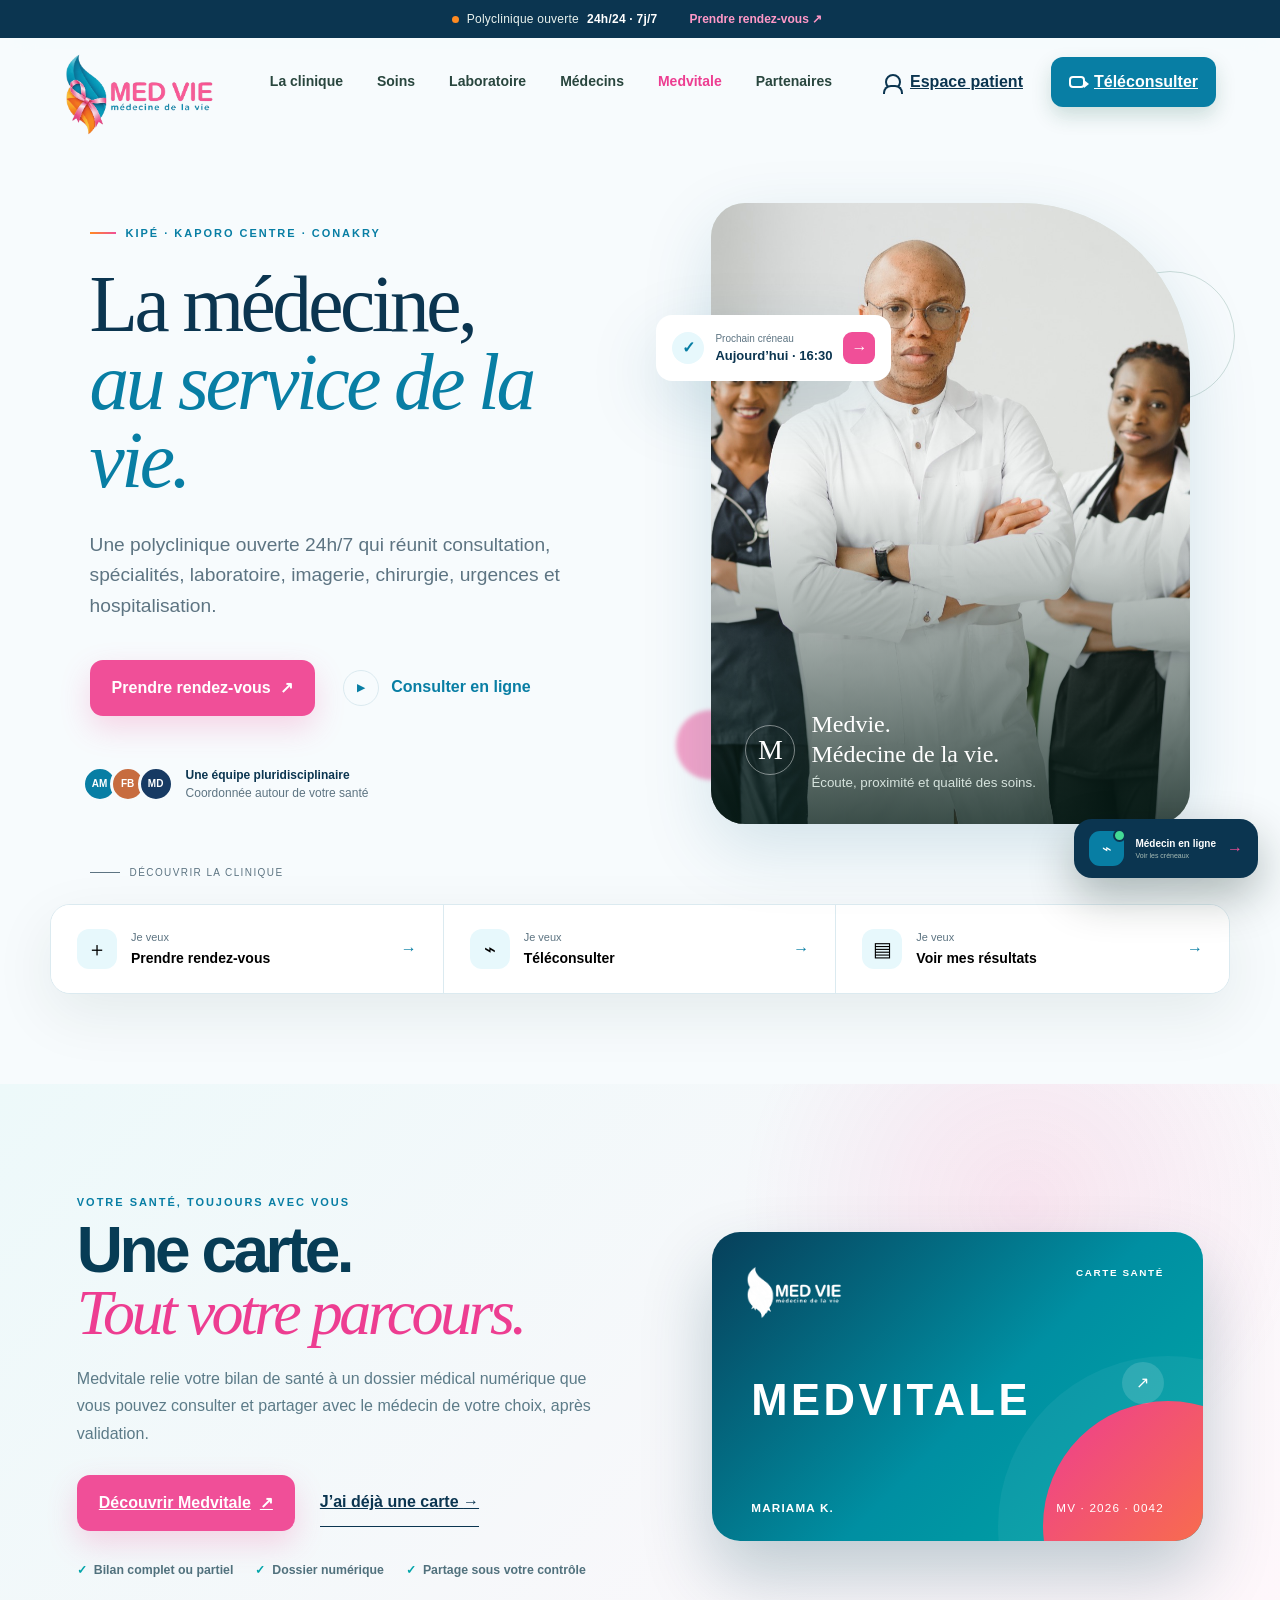
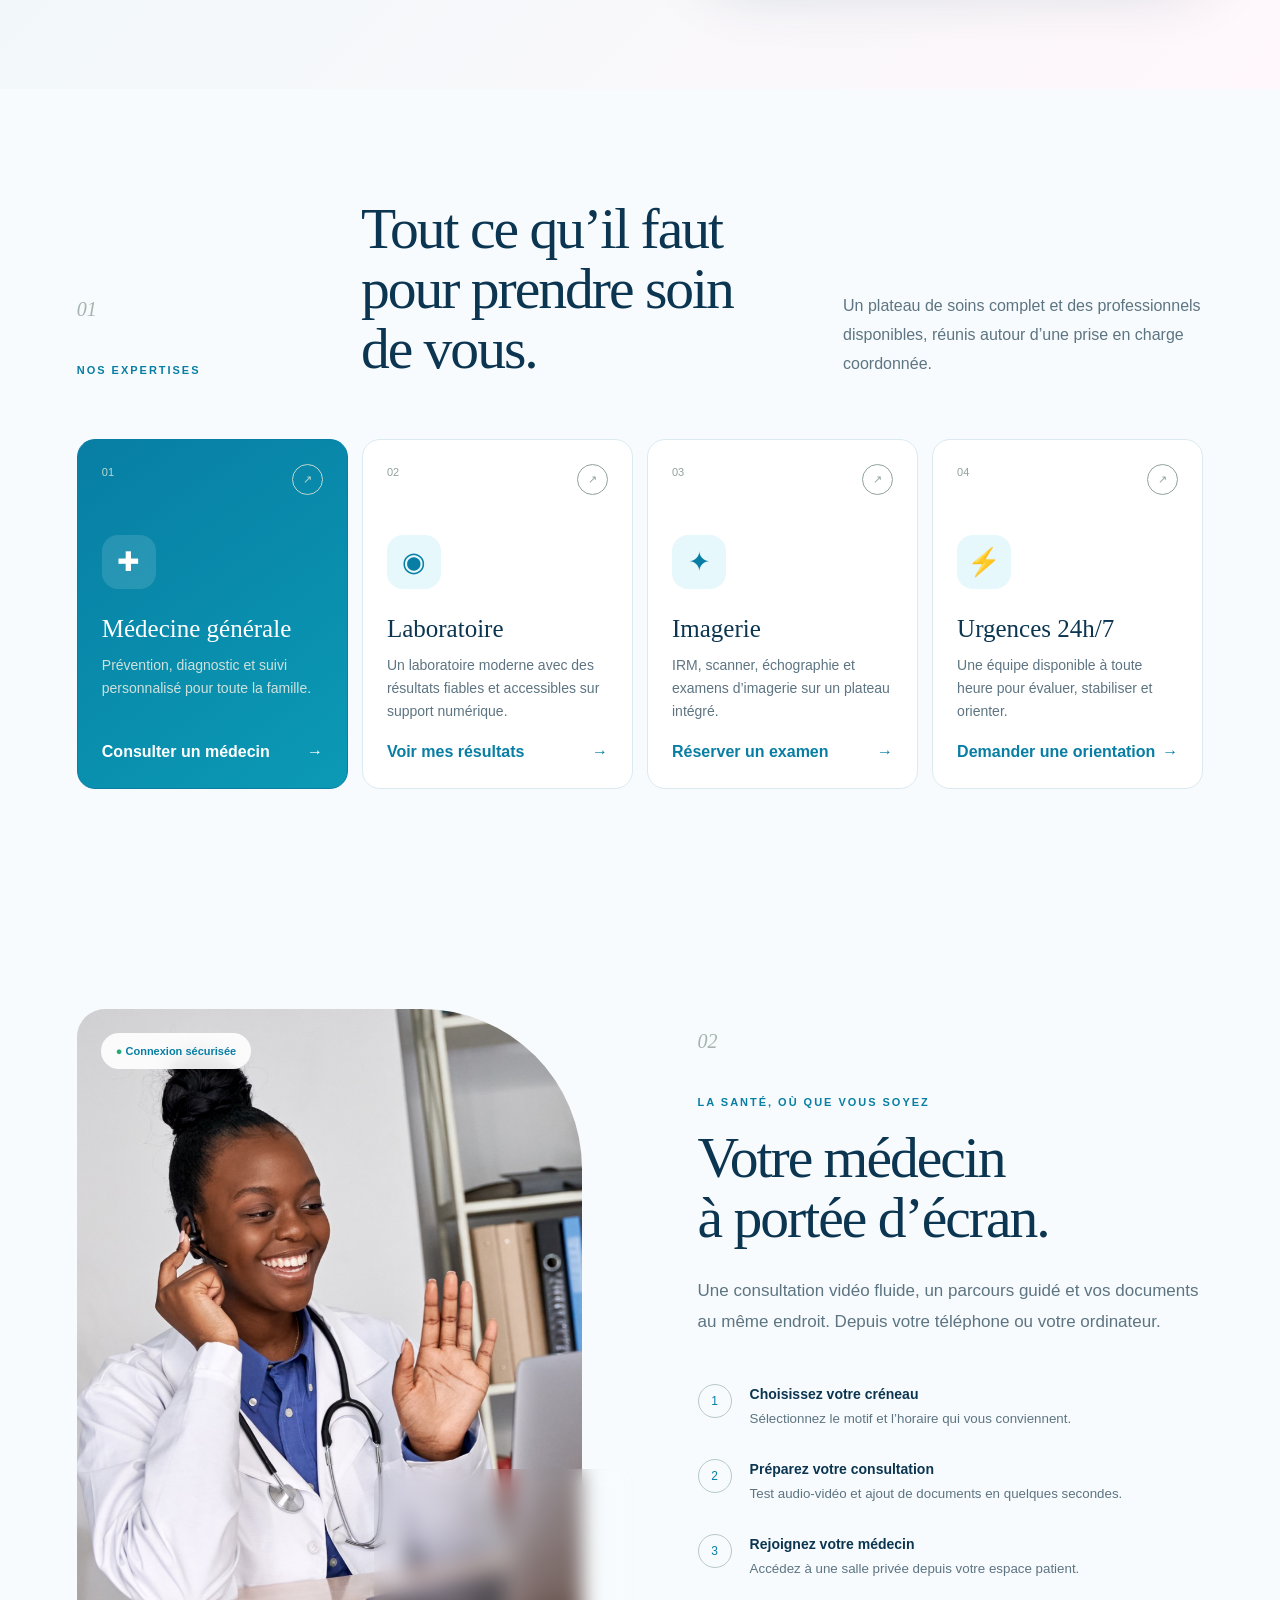
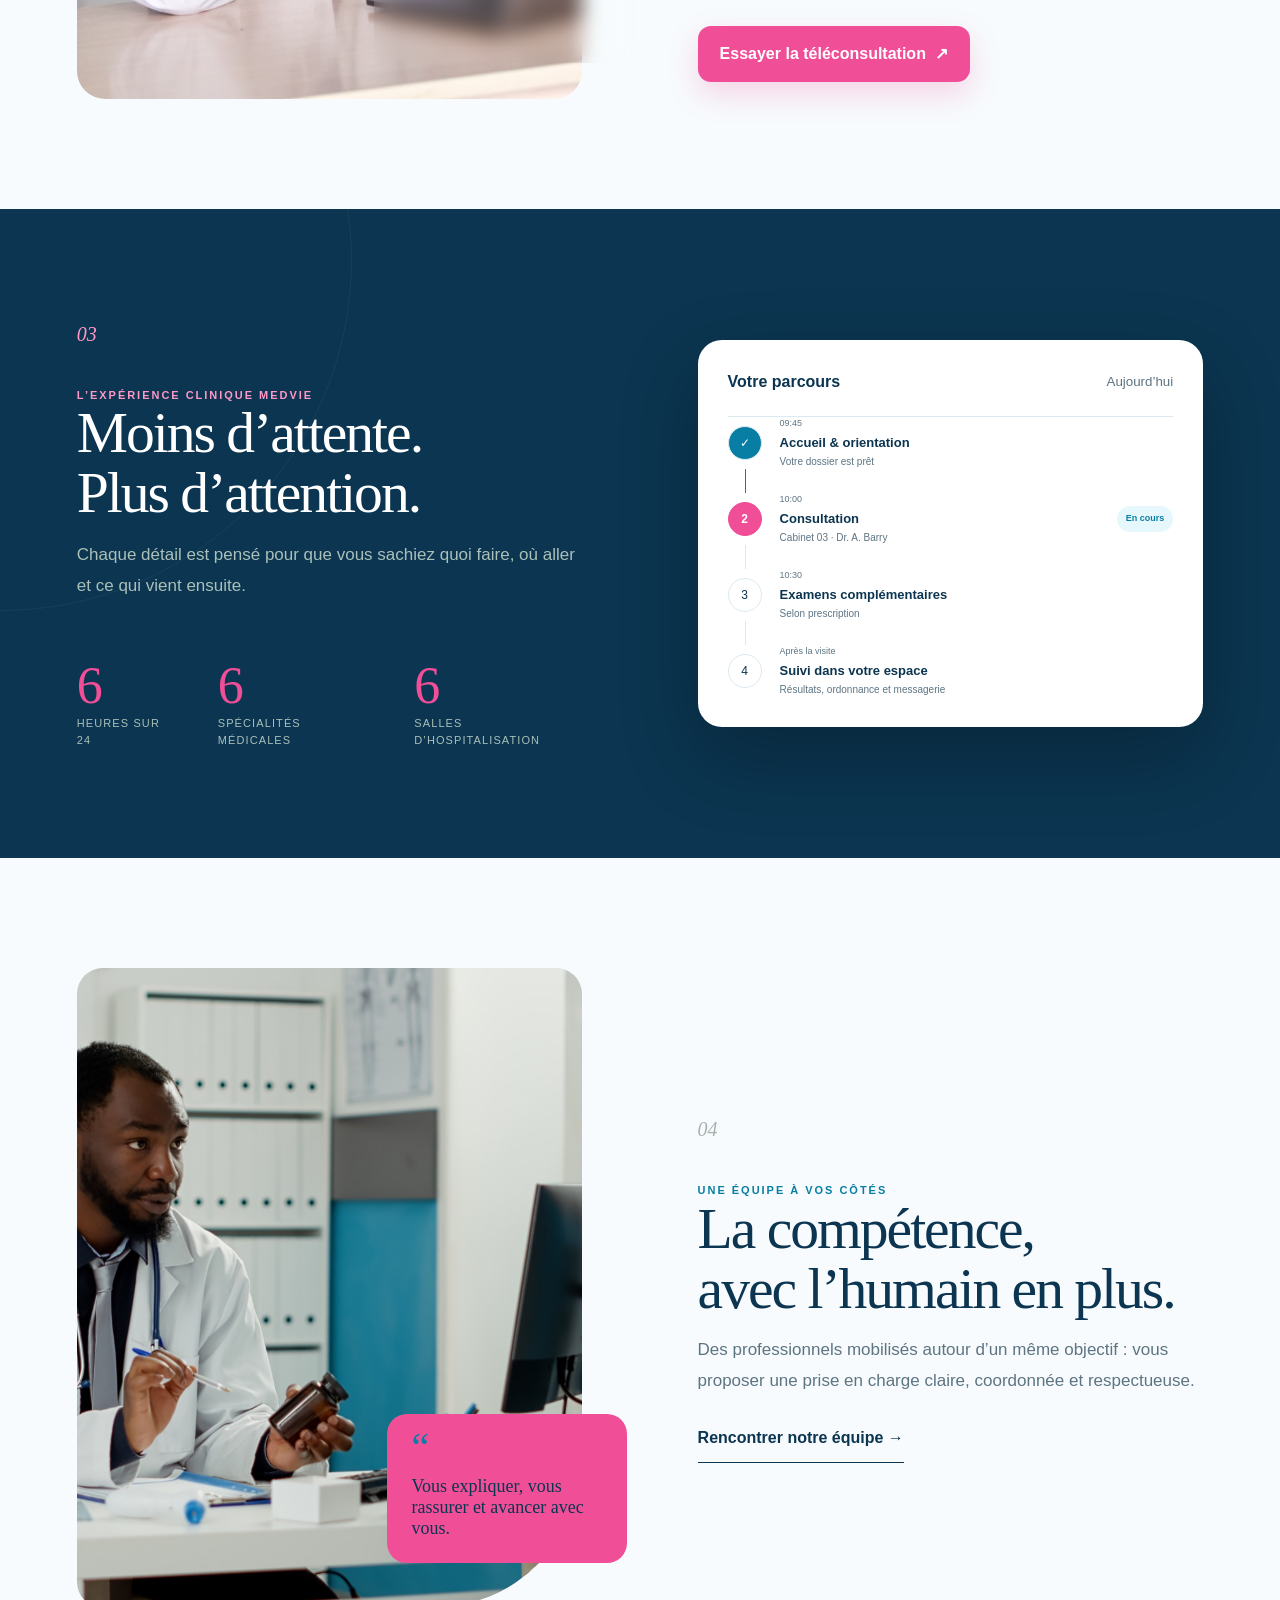
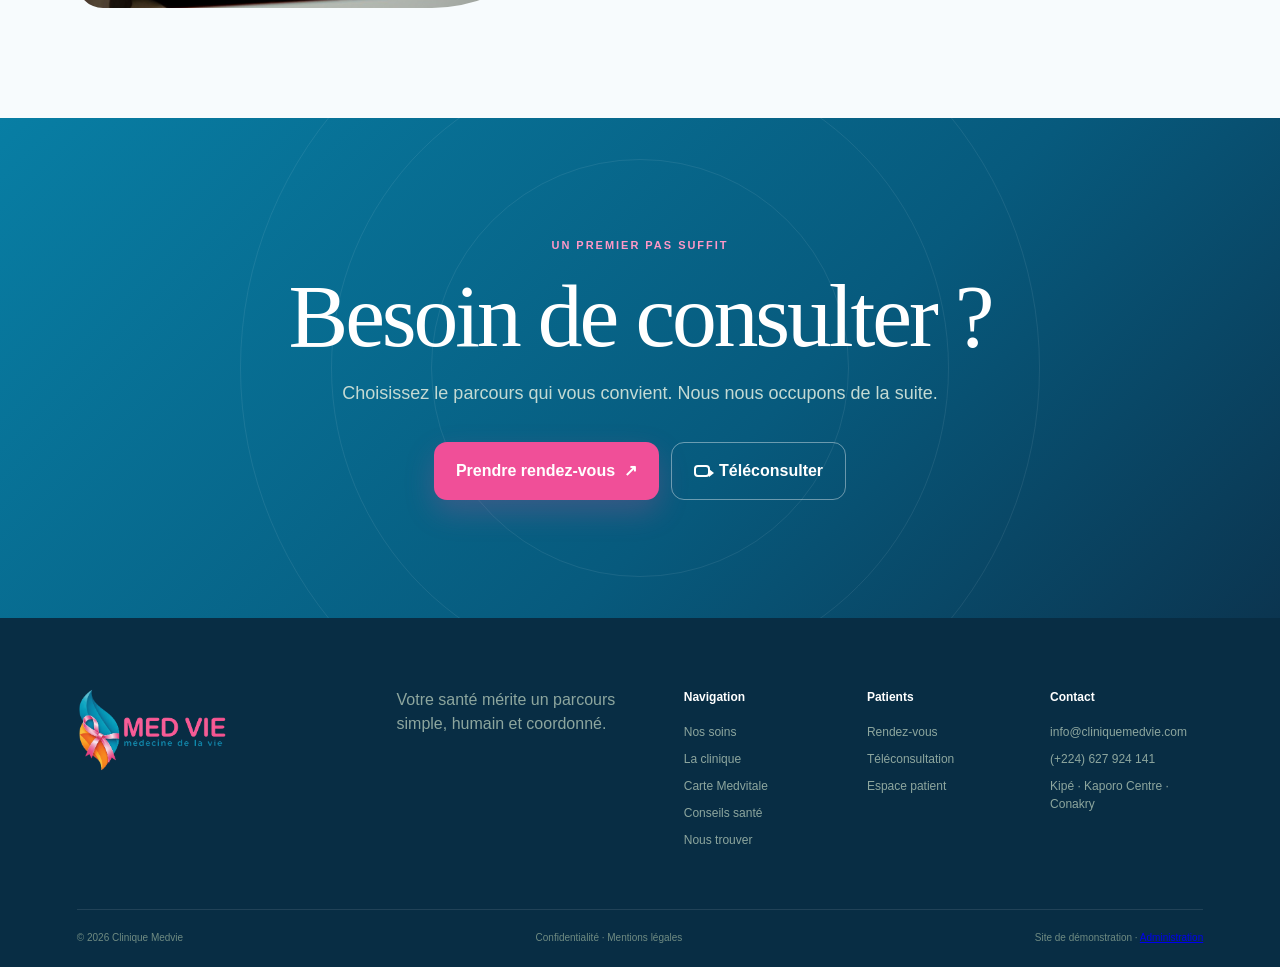
==== index.html @ 4c969f8e "Migration complète vers Clinique Medvie Refonte multipage, identité Medvie, page Medvitale interacti" ====
<!doctype html>
<html lang="fr">
<head>
  <meta charset="utf-8">
  <meta name="viewport" content="width=device-width,initial-scale=1">
  <meta name="theme-color" content="#087ea4">
  <meta name="description" content="Clinique Medvie — consultations, analyses médicales et téléconsultation, avec un parcours de soins simple et humain.">
  <title>Clinique Medvie — Votre santé, simplement</title>
  <link rel="icon" href="logo.png">
  <link rel="stylesheet" href="styles.css">
  <link rel="stylesheet" href="medvitale.css">
</head>
<body>
  <a class="skip-link" href="#main">Aller au contenu</a>
  <div class="notice-bar"><span class="pulse-dot"></span> Polyclinique ouverte <strong>24h/24 · 7j/7</strong><button class="notice-link" data-action="appointment">Prendre rendez-vous <span>↗</span></button></div>

  <header class="site-header" id="header">
    <a class="brand" href="#accueil" aria-label="Clinique Medvie, accueil">
      <span class="brand-logo"><img src="logo.png" alt="Logo Clinique Medvie" width="56" height="56"></span>
      <span><strong>MEDVIE</strong><small>CLINIQUE 24H/7</small></span>
    </a>
    <nav class="desktop-nav" aria-label="Navigation principale">
      <a href="centre.html">La clinique</a><a href="services.html">Soins</a><a href="laboratoire.html">Laboratoire</a><a href="medecins.html">Médecins</a><a class="nav-medvitale" href="medvitale.html">Medvitale</a><a href="partenaires.html">Partenaires</a>
    </nav>
    <div class="header-actions">
      <a class="btn btn-ghost desktop-only" href="patient.html"><span class="icon-user"></span>Espace patient</a>
      <a class="btn btn-primary" href="teleconsultation.html"><span class="video-icon"></span>Téléconsulter</a>
      <button class="menu-toggle" aria-label="Ouvrir le menu" aria-expanded="false"><i></i><i></i></button>
    </div>
    <div class="mobile-menu" aria-hidden="true">
      <a href="centre.html">La clinique</a><a href="services.html">Soins</a><a href="laboratoire.html">Laboratoire</a><a href="medecins.html">Médecins</a><a href="medvitale.html">Medvitale</a><a href="conseils.html">Conseils</a><a href="partenaires.html">Partenaires</a>
      <a class="btn btn-ghost" href="patient.html">Espace patient</a>
    </div>
  </header>

  <main id="main">
    <section class="hero" id="accueil">
      <div class="hero-copy reveal">
        <div class="eyebrow"><span></span> Kipé · Kaporo Centre · Conakry</div>
        <h1>La médecine,<br><em>au service de la vie.</em></h1>
        <p class="hero-lede">Une polyclinique ouverte 24h/7 qui réunit consultation, spécialités, laboratoire, imagerie, chirurgie, urgences et hospitalisation.</p>
        <div class="hero-actions">
          <button class="btn btn-accent btn-large" data-action="appointment">Prendre rendez-vous <span>↗</span></button>
          <button class="text-link" data-action="teleconsult"><span class="play">▶</span> Consulter en ligne</button>
        </div>
        <div class="trust-row">
          <div class="avatars"><span>AM</span><span>FB</span><span>MD</span></div>
          <p><strong>Une équipe pluridisciplinaire</strong><br><span>Coordonnée autour de votre santé</span></p>
        </div>
      </div>
      <div class="hero-visual reveal delay-1">
        <div class="hero-photo-wrap">
          <img src="equipe-medicale.jpg?v=medvie2" alt="L’équipe médicale de Clinique Medvie" width="810" height="1080">
          <div class="photo-scrim"></div>
          <div class="hero-caption"><span class="caption-mark">M</span><p><strong>Medvie.<br>Médecine de la vie.</strong><small>Écoute, proximité et qualité des soins.</small></p></div>
        </div>
        <div class="availability-card floating-card">
          <span class="status-icon">✓</span><div><small>Prochain créneau</small><strong>Aujourd’hui · 16:30</strong></div><button data-action="appointment" aria-label="Réserver le prochain créneau">→</button>
        </div>
        <div class="orbit orbit-a"></div><div class="orbit orbit-b"></div>
      </div>
      <div class="scroll-cue"><span></span>Découvrir la clinique</div>
    </section>

    <section class="quick-access" aria-label="Accès rapides">
      <button data-action="appointment"><span class="qa-icon">＋</span><span><small>Je veux</small><strong>Prendre rendez-vous</strong></span><b>→</b></button>
      <button data-action="teleconsult"><span class="qa-icon">⌁</span><span><small>Je veux</small><strong>Téléconsulter</strong></span><b>→</b></button>
      <button data-action="dashboard"><span class="qa-icon">▤</span><span><small>Je veux</small><strong>Voir mes résultats</strong></span><b>→</b></button>
    </section>

    <section class="medvitale-home section" aria-labelledby="medvitale-home-title">
      <div class="medvitale-home-copy reveal">
        <p class="kicker">Votre santé, toujours avec vous</p>
        <h2 id="medvitale-home-title">Une carte.<br><em>Tout votre parcours.</em></h2>
        <p>Medvitale relie votre bilan de santé à un dossier médical numérique que vous pouvez consulter et partager avec le médecin de votre choix, après validation.</p>
        <div class="medvitale-home-actions">
          <a class="btn btn-accent btn-large" href="medvitale.html">Découvrir Medvitale <span>↗</span></a>
          <a class="text-link dark" href="patient.html">J’ai déjà une carte <span>→</span></a>
        </div>
        <ul class="medvitale-home-points"><li>Bilan complet ou partiel</li><li>Dossier numérique</li><li>Partage sous votre contrôle</li></ul>
      </div>
      <a class="mini-medvitale-card reveal delay-1" href="medvitale.html" aria-label="Découvrir la carte Medvitale">
        <span class="mini-card-glow"></span><img src="logo.png" alt="" aria-hidden="true"><small>CARTE SANTÉ</small><strong>MEDVITALE</strong><p><b>MARIAMA K.</b><span>MV · 2026 · 0042</span></p><i>↗</i>
      </a>
    </section>

    <section class="care-section section" id="expertises">
      <div class="section-heading reveal">
        <div><span class="section-index">01</span><p class="kicker">Nos expertises</p></div>
        <h2>Tout ce qu’il faut<br>pour prendre soin de vous.</h2>
        <p>Un plateau de soins complet et des professionnels disponibles, réunis autour d’une prise en charge coordonnée.</p>
      </div>
      <div class="service-grid">
        <article class="service-card service-featured reveal">
          <div class="service-top"><span>01</span><i>↗</i></div><div class="service-icon">✚</div>
          <h3>Médecine générale</h3><p>Prévention, diagnostic et suivi personnalisé pour toute la famille.</p><button data-action="appointment">Consulter un médecin <span>→</span></button>
        </article>
        <article class="service-card reveal delay-1"><div class="service-top"><span>02</span><i>↗</i></div><div class="service-icon">◉</div><h3>Laboratoire</h3><p>Un laboratoire moderne avec des résultats fiables et accessibles sur support numérique.</p><button data-action="dashboard">Voir mes résultats <span>→</span></button></article>
        <article class="service-card reveal delay-2"><div class="service-top"><span>03</span><i>↗</i></div><div class="service-icon">✦</div><h3>Imagerie</h3><p>IRM, scanner, échographie et examens d’imagerie sur un plateau intégré.</p><button data-action="appointment">Réserver un examen <span>→</span></button></article>
        <article class="service-card reveal delay-3"><div class="service-top"><span>04</span><i>↗</i></div><div class="service-icon">⚡</div><h3>Urgences 24h/7</h3><p>Une équipe disponible à toute heure pour évaluer, stabiliser et orienter.</p><button data-action="appointment">Demander une orientation <span>→</span></button></article>
      </div>
    </section>

    <section class="tele-section section" id="teleconsultation">
      <div class="tele-visual reveal">
        <div class="tele-photo"><img src="accueil-soignante.jpg?v=medvie2" alt="Professionnelle de santé de Clinique Medvie" loading="lazy"><span class="secure-pill">● Connexion sécurisée</span></div>
        <div class="call-ui">
          <div><span></span><b>Dr. A. Barry</b><small>Médecine générale</small></div>
          <p class="call-time">12:08</p>
          <div class="call-actions"><i>⌁</i><i>◉</i><i class="hangup">×</i></div>
        </div>
      </div>
      <div class="tele-copy reveal delay-1">
        <span class="section-index">02</span><p class="kicker">La santé, où que vous soyez</p>
        <h2>Votre médecin<br>à portée d’écran.</h2>
        <p>Une consultation vidéo fluide, un parcours guidé et vos documents au même endroit. Depuis votre téléphone ou votre ordinateur.</p>
        <ol class="steps">
          <li><span>1</span><div><strong>Choisissez votre créneau</strong><small>Sélectionnez le motif et l’horaire qui vous conviennent.</small></div></li>
          <li><span>2</span><div><strong>Préparez votre consultation</strong><small>Test audio-vidéo et ajout de documents en quelques secondes.</small></div></li>
          <li><span>3</span><div><strong>Rejoignez votre médecin</strong><small>Accédez à une salle privée depuis votre espace patient.</small></div></li>
        </ol>
        <button class="btn btn-accent btn-large" data-action="teleconsult">Essayer la téléconsultation <span>↗</span></button>
      </div>
    </section>

    <section class="experience section" id="parcours">
      <div class="experience-copy reveal">
        <span class="section-index light">03</span><p class="kicker light">L’expérience Clinique Medvie</p>
        <h2>Moins d’attente.<br>Plus d’attention.</h2>
        <p>Chaque détail est pensé pour que vous sachiez quoi faire, où aller et ce qui vient ensuite.</p>
        <div class="stats"><div><strong data-count="24">0</strong><span>heures sur 24</span></div><div><strong data-count="14">0</strong><span>spécialités médicales</span></div><div><strong data-count="15">0</strong><span>salles d’hospitalisation</span></div></div>
      </div>
      <div class="journey-card reveal delay-1">
        <div class="journey-head"><span>Votre parcours</span><small>Aujourd’hui</small></div>
        <div class="journey-item done"><i>✓</i><div><small>09:45</small><strong>Accueil & orientation</strong><p>Votre dossier est prêt</p></div></div>
        <div class="journey-line"></div>
        <div class="journey-item current"><i>2</i><div><small>10:00</small><strong>Consultation</strong><p>Cabinet 03 · Dr. A. Barry</p></div><b>En cours</b></div>
        <div class="journey-line muted"></div>
        <div class="journey-item"><i>3</i><div><small>10:30</small><strong>Examens complémentaires</strong><p>Selon prescription</p></div></div>
        <div class="journey-line muted"></div>
        <div class="journey-item"><i>4</i><div><small>Après la visite</small><strong>Suivi dans votre espace</strong><p>Résultats, ordonnance et messagerie</p></div></div>
      </div>
    </section>

    <section class="team-section section" id="equipe">
      <div class="team-image reveal"><img src="accompagnement-patiente.jpg?v=medvie2" alt="Accompagnement d’une patiente par l’équipe soignante" loading="lazy"><div class="quote-card"><span>“</span><p>Vous expliquer, vous rassurer et avancer avec vous.</p></div></div>
      <div class="team-copy reveal delay-1"><span class="section-index">04</span><p class="kicker">Une équipe à vos côtés</p><h2>La compétence,<br>avec l’humain en plus.</h2><p>Des professionnels mobilisés autour d’un même objectif : vous proposer une prise en charge claire, coordonnée et respectueuse.</p><button class="text-link dark" data-action="appointment">Rencontrer notre équipe <span>→</span></button></div>
    </section>

    <section class="cta-section section" id="contact">
      <div class="cta-orb"></div>
      <div class="cta-content reveal"><p class="kicker light">Un premier pas suffit</p><h2>Besoin de consulter ?</h2><p>Choisissez le parcours qui vous convient. Nous nous occupons de la suite.</p><div><button class="btn btn-accent btn-large" data-action="appointment">Prendre rendez-vous <span>↗</span></button><button class="btn btn-outline-light btn-large" data-action="teleconsult"><span class="video-icon"></span>Téléconsulter</button></div></div>
    </section>
  </main>

  <footer>
    <div class="footer-main"><a class="brand footer-brand" href="#accueil"><span class="brand-logo"><img src="logo.png" alt="" width="152" height="58"></span><span><strong>MEDVIE</strong><small>CLINIQUE 24H/7</small></span></a><p>Votre santé mérite un parcours simple, humain et coordonné.</p><div class="footer-links"><div><strong>Navigation</strong><a href="services.html">Nos soins</a><a href="centre.html">La clinique</a><a href="medvitale.html">Carte Medvitale</a><a href="conseils.html">Conseils santé</a><a href="contact.html">Nous trouver</a></div><div><strong>Patients</strong><button data-action="appointment">Rendez-vous</button><button data-action="teleconsult">Téléconsultation</button><button data-action="dashboard">Espace patient</button></div><div><strong>Contact</strong><a href="mailto:info@cliniquemedvie.com">info@cliniquemedvie.com</a><a href="tel:+224627924141">(+224) 627 924 141</a><span>Kipé · Kaporo Centre · Conakry</span></div></div></div>
    <div class="footer-bottom"><span>© 2026 Clinique Medvie</span><span>Confidentialité · Mentions légales</span><span>Site de démonstration · <a href="admin.html">Administration</a></span></div>
  </footer>

  <div class="modal" id="appointmentModal" role="dialog" aria-modal="true" aria-labelledby="appointmentTitle" hidden>
    <div class="modal-backdrop" data-close></div><div class="modal-panel appointment-panel"><button class="modal-close" data-close aria-label="Fermer">×</button><div class="modal-progress"><span class="active"></span><span></span><span></span></div>
      <div class="booking-step active" data-step="1"><p class="kicker">Prendre rendez-vous</p><h2 id="appointmentTitle">Quel soin recherchez-vous ?</h2><p class="muted">Choisissez un motif pour voir les disponibilités.</p><div class="choice-grid"><button class="choice" data-booking="Médecine générale"><i>✚</i><span><strong>Médecine générale</strong><small>Consultation ou suivi</small></span><b>→</b></button><button class="choice" data-booking="Bilan de santé"><i>♡</i><span><strong>Bilan de santé</strong><small>Prévention personnalisée</small></span><b>→</b></button><button class="choice" data-booking="Analyses médicales"><i>◉</i><span><strong>Analyses médicales</strong><small>Prélèvement au centre</small></span><b>→</b></button><button class="choice" data-booking="Téléconsultation"><i>⌁</i><span><strong>Téléconsultation</strong><small>Consultation vidéo</small></span><b>→</b></button></div></div>
      <div class="booking-step" data-step="2"><button class="back-step">← Retour</button><p class="kicker">Votre créneau</p><h2>Quand êtes-vous disponible ?</h2><div class="date-row"><button class="date active"><small>Aujourd’hui</small><b>28</b><span>Sept.</span></button><button class="date"><small>Demain</small><b>29</b><span>Sept.</span></button><button class="date"><small>Mardi</small><b>30</b><span>Sept.</span></button><button class="date"><small>Mercredi</small><b>01</b><span>Oct.</span></button></div><h3>Créneaux disponibles</h3><div class="time-grid"><button>09:30</button><button>10:15</button><button>11:45</button><button>14:00</button><button>15:30</button><button>16:30</button></div><button class="btn btn-primary btn-full confirm-time" disabled>Continuer</button></div>
      <div class="booking-step" data-step="3"><div class="success-mark">✓</div><p class="kicker">Rendez-vous réservé</p><h2>C’est noté !</h2><p class="muted booking-summary"></p><div class="confirmation-card"><span>Un rappel sera envoyé avant votre rendez-vous.</span><b>✓</b></div><button class="btn btn-primary btn-full" data-close>Terminer</button></div>
    </div>
  </div>

  <div class="modal" id="dashboardModal" role="dialog" aria-modal="true" aria-labelledby="dashboardTitle" hidden>
    <div class="dashboard-shell">
      <aside class="dash-sidebar"><div class="dash-brand"><img src="logo.png" alt="Clinique Medvie"><strong>MEDVIE</strong></div><nav><button class="active" data-dash="overview">⌂ <span>Vue d’ensemble</span></button><button data-dash="appointments">▣ <span>Rendez-vous</span></button><button data-dash="documents">▤ <span>Mes documents</span><b>3</b></button><button data-dash="messages">◌ <span>Messagerie</span><b>1</b></button></nav><div class="dash-help"><span>?</span><strong>Besoin d’aide ?</strong><small>Notre équipe vous répond.</small><button>Nous contacter</button></div><button class="dash-logout" data-close>← Quitter la démo</button></aside>
      <section class="dash-main"><header class="dash-header"><button class="dash-menu" aria-label="Menu">☰</button><div><p>Bonjour, Mariama</p><small>Dimanche 28 septembre 2026</small></div><div class="dash-user"><button aria-label="Notifications">♢<i></i></button><span>MK</span><div><strong>Mariama K.</strong><small>Patiente</small></div><button class="modal-close dash-close" data-close aria-label="Fermer">×</button></div></header>
        <div class="dash-content" id="dashboardContent"><div class="dash-title"><div><p class="kicker">Mon espace santé</p><h2 id="dashboardTitle">Vue d’ensemble</h2></div><button class="btn btn-primary" data-action="appointment">＋ Nouveau rendez-vous</button></div>
          <div class="dash-grid"><article class="next-card"><div class="card-heading"><span>Prochain rendez-vous</span><button>•••</button></div><div class="doctor-row"><div class="doctor-avatar">AB</div><div><h3>Dr. A. Barry</h3><p>Médecine générale</p></div><span class="tag-video">⌁ Vidéo</span></div><div class="appt-details"><div><small>Date</small><strong>Demain, 29 sept.</strong></div><div><small>Heure</small><strong>10:30 · 30 min</strong></div></div><button class="btn btn-accent btn-full" data-action="teleconsult">Rejoindre la consultation <span>→</span></button><small class="available-note"><i></i> La salle ouvre 10 minutes avant</small></article>
            <article class="health-card"><div class="card-heading"><span>Mon suivi</span><button>Voir le détail</button></div><div class="health-score"><div><svg viewBox="0 0 100 100"><circle cx="50" cy="50" r="42"></circle><circle class="progress" cx="50" cy="50" r="42"></circle></svg><strong>82<small>%</small></strong></div><p><strong>Votre suivi est à jour</strong><small>Prochain contrôle conseillé dans 3 mois.</small></p></div><div class="mini-metrics"><div><span>♡</span><p><small>Tension</small><strong>12/8</strong></p></div><div><span>⌁</span><p><small>Dernier bilan</small><strong>18 sept.</strong></p></div></div></article>
            <article class="activity-card"><div class="card-heading"><span>Activité récente</span><button>Tout voir</button></div><ul><li><i class="green">▤</i><div><strong>Résultats disponibles</strong><p>Bilan sanguin · 3 documents</p></div><small>Hier</small></li><li><i class="blue">✓</i><div><strong>Rendez-vous confirmé</strong><p>Dr. A. Barry · Téléconsultation</p></div><small>26 sept.</small></li><li><i class="orange">✚</i><div><strong>Ordonnance ajoutée</strong><p>Consultation générale</p></div><small>18 sept.</small></li></ul></article>
          </div>
        </div>
      </section>
    </div>
  </div>

  <div class="modal" id="teleModal" role="dialog" aria-modal="true" aria-labelledby="teleTitle" hidden>
    <div class="modal-backdrop" data-close></div><div class="modal-panel tele-panel"><button class="modal-close" data-close aria-label="Fermer">×</button>
      <div class="preflight active" data-tele-step="preflight"><p class="kicker">Téléconsultation sécurisée</p><h2 id="teleTitle">Vérifions votre équipement.</h2><p class="muted">Cette démo simule la connexion. Aucun flux audio ou vidéo n’est enregistré.</p><div class="video-preview"><video autoplay muted playsinline></video><div class="camera-placeholder"><span>MK</span><p>Caméra désactivée</p></div><div class="preview-controls"><button data-device="mic" class="active" aria-label="Microphone">◉</button><button data-device="camera" aria-label="Caméra">▣</button></div></div><div class="device-checks"><div><span class="check good">✓</span><p><strong>Connexion internet</strong><small>Stable · excellente qualité</small></p></div><div><span class="check good">✓</span><p><strong>Microphone</strong><small>Prêt</small></p></div><div><span class="check pending">•</span><p><strong>Caméra</strong><small>Optionnelle</small></p></div></div><button class="btn btn-accent btn-full join-call">Rejoindre la salle d’attente <span>→</span></button><p class="privacy">🔒 Échange chiffré · Vos données restent confidentielles</p></div>
      <div class="call-room" data-tele-step="room"><div class="call-stage"><div class="remote-video"><div class="doctor-placeholder"><span>AB</span><h3>Dr. A. Barry</h3><p>Connexion du médecin…</p></div><div class="connection-status"><i></i> Connecté · HD</div><div class="call-duration">00:00</div></div><div class="local-video"><span>MK</span><small>Vous</small></div></div><div class="room-bar"><div><strong>Téléconsultation</strong><small>Salle privée · Démo</small></div><div class="room-controls"><button class="active" data-device="mic">◉<span>Micro</span></button><button data-device="camera">▣<span>Caméra</span></button><button>▤<span>Documents</span></button><button>◌<span>Message</span></button><button class="end-call">×<span>Quitter</span></button></div><button class="room-info">ⓘ</button></div></div>
      <div class="call-ended" data-tele-step="ended"><div class="success-mark">✓</div><p class="kicker">Téléconsultation terminée</p><h2>Merci, Mariama.</h2><p class="muted">Le compte rendu et l’ordonnance seront disponibles dans votre espace patient.</p><div class="rating"><span>Comment s’est passée la consultation ?</span><div><button>★</button><button>★</button><button>★</button><button>★</button><button>★</button></div></div><button class="btn btn-primary btn-full" data-close>Retour à l’accueil</button></div>
    </div>
  </div>

  <div class="toast" role="status" aria-live="polite"></div>
  <script src="app.js"></script>
</body>
</html>
---- styles.css ----
:root{--ink:#0b3550;--green:#087ea4;--green-2:#076b8c;--mint:#e7f8fc;--lime:#f04f98;--orange:#ff8a21;--cream:#f7fbfd;--white:#fff;--muted:#5d7482;--line:#dbeaf0;--shadow:0 24px 70px rgba(8,86,118,.15);--radius:24px;--ease:cubic-bezier(.2,.8,.2,1)}*{box-sizing:border-box}html{scroll-behavior:smooth}body{margin:0;color:var(--ink);background:var(--cream);font-family:Inter,ui-sans-serif,-apple-system,BlinkMacSystemFont,"Segoe UI",sans-serif;line-height:1.5;overflow-x:hidden}button,a{font:inherit}button{cursor:pointer}img{display:block;max-width:100%}.skip-link{position:fixed;left:12px;top:-50px;z-index:200;background:#fff;color:var(--green);padding:12px 18px;border-radius:8px}.skip-link:focus{top:12px}.notice-bar{height:38px;background:var(--ink);color:#e9f2ee;display:flex;align-items:center;justify-content:center;gap:8px;font-size:12px;letter-spacing:.02em}.notice-bar strong{color:#fff}.notice-link{border:0;background:none;color:var(--lime);margin-left:18px;font-weight:700}.pulse-dot{width:7px;height:7px;border-radius:50%;background:var(--lime);box-shadow:0 0 0 0 rgba(201,239,73,.6);animation:pulse 2s infinite}@keyframes pulse{70%{box-shadow:0 0 0 8px rgba(201,239,73,0)}100%{box-shadow:0 0 0 0 rgba(201,239,73,0)}}.site-header{height:88px;padding:0 clamp(22px,5vw,76px);display:flex;align-items:center;justify-content:space-between;background:rgba(245,247,243,.88);backdrop-filter:blur(16px);position:sticky;top:0;z-index:60;border-bottom:1px solid transparent;transition:.3s}.site-header.scrolled{height:76px;border-color:var(--line);box-shadow:0 8px 30px rgba(9,40,32,.06)}.brand{display:flex;align-items:center;gap:11px;color:var(--ink);text-decoration:none;line-height:1}.brand-logo{display:grid;place-items:center;width:48px;height:48px;border-radius:50%;overflow:hidden;background:#000;flex:none}.brand-logo img{width:100%;height:100%;object-fit:contain}.brand strong{display:block;font-size:21px;letter-spacing:.12em}.brand small{display:block;font-size:8px;letter-spacing:.24em;color:#e5312a;font-weight:800;margin-top:5px}.desktop-nav{display:flex;gap:34px;margin-left:auto;margin-right:35px}.desktop-nav a{font-size:14px;color:#29463e;text-decoration:none;font-weight:600;position:relative}.desktop-nav a:after{content:"";height:2px;position:absolute;left:0;right:100%;bottom:-8px;background:var(--green);transition:.25s}.desktop-nav a:hover:after{right:0}.header-actions{display:flex;align-items:center;gap:10px}.btn{border:0;border-radius:12px;padding:13px 18px;font-weight:750;display:inline-flex;align-items:center;justify-content:center;gap:9px;transition:transform .2s var(--ease),box-shadow .2s,background .2s}.btn:hover{transform:translateY(-2px)}.btn-primary{color:#fff;background:var(--green);box-shadow:0 9px 20px rgba(7,85,63,.18)}.btn-primary:hover{background:#064735}.btn-ghost{color:var(--ink);background:transparent}.btn-accent{background:var(--lime);color:#173b19;box-shadow:0 12px 30px rgba(149,180,38,.2)}.btn-accent:hover{background:#d7fa59;box-shadow:0 16px 36px rgba(149,180,38,.3)}.btn-large{padding:16px 22px;border-radius:13px}.btn-full{width:100%}.video-icon{width:16px;height:12px;border:2px solid currentColor;border-radius:4px;display:inline-block;position:relative}.video-icon:after{content:"";position:absolute;right:-6px;top:2px;border:4px solid transparent;border-right:0;border-left:5px solid currentColor}.icon-user{width:16px;height:16px;border:2px solid currentColor;border-radius:50%;position:relative}.icon-user:after{content:"";position:absolute;left:-4px;right:-4px;height:7px;bottom:-6px;border:2px solid currentColor;border-bottom:0;border-radius:8px 8px 0 0;background:var(--cream)}.menu-toggle{display:none;border:0;background:none;padding:10px}.menu-toggle i{width:22px;height:2px;background:var(--ink);display:block;margin:5px}.mobile-menu{display:none}.hero{min-height:calc(100vh - 126px);max-width:1480px;margin:auto;padding:clamp(48px,6vw,92px) clamp(24px,7vw,104px) 80px;display:grid;grid-template-columns:1fr .9fr;align-items:center;gap:7vw;position:relative}.hero-copy{z-index:2}.eyebrow,.kicker{text-transform:uppercase;letter-spacing:.18em;font-size:11px;font-weight:800;color:var(--green)}.eyebrow{display:flex;align-items:center;gap:10px}.eyebrow span{width:26px;height:2px;background:var(--lime)}h1{font-family:Georgia,"Times New Roman",serif;font-size:clamp(50px,6.2vw,91px);line-height:.98;letter-spacing:-.045em;margin:25px 0 30px;font-weight:500;max-width:740px}h1 em{font-weight:400;color:var(--green)}.hero-lede{font-size:clamp(17px,1.5vw,21px);line-height:1.6;color:var(--muted);max-width:600px}.hero-actions{display:flex;align-items:center;gap:24px;margin-top:38px}.text-link{border:0;background:none;color:var(--green);font-weight:800;padding:10px 4px}.text-link .play{width:36px;height:36px;border:1px solid var(--line);border-radius:50%;display:inline-grid;place-items:center;margin-right:8px;font-size:10px}.trust-row{display:flex;align-items:center;margin-top:50px}.avatars{display:flex}.avatars span{width:36px;height:36px;border-radius:50%;display:grid;place-items:center;color:#fff;font-size:10px;font-weight:800;border:3px solid var(--cream);margin-left:-8px;background:var(--green)}.avatars span:nth-child(2){background:#c76c3f}.avatars span:nth-child(3){background:#173a63}.trust-row p{margin:0 0 0 12px;font-size:12px}.trust-row p span{color:var(--muted)}.hero-visual{height:min(69vh,720px);min-height:560px;position:relative}.hero-photo-wrap{height:100%;overflow:hidden;border-radius:180px 180px 30px 30px;position:relative;background:#dbe8e1;box-shadow:var(--shadow)}.hero-photo-wrap img{width:100%;height:100%;object-fit:cover;object-position:50% 44%;transition:transform 1.1s var(--ease)}.hero-photo-wrap:hover img{transform:scale(1.03)}.photo-scrim{position:absolute;inset:45% 0 0;background:linear-gradient(transparent,rgba(3,27,21,.76))}.hero-caption{position:absolute;left:34px;right:34px;bottom:32px;color:#fff;display:flex;gap:16px;align-items:center}.caption-mark{width:50px;height:50px;border:1px solid rgba(255,255,255,.4);border-radius:50%;display:grid;place-items:center;font-family:Georgia;font-size:28px}.hero-caption p{margin:0;line-height:1.25}.hero-caption strong{font-family:Georgia;font-size:24px;font-weight:500}.hero-caption small{display:block;margin-top:6px;color:#d6e3dd}.floating-card{position:absolute;left:-55px;top:18%;background:#fff;padding:16px;border-radius:16px;display:flex;align-items:center;gap:11px;box-shadow:var(--shadow);z-index:4}.status-icon{width:32px;height:32px;border-radius:50%;display:grid;place-items:center;background:var(--mint);color:var(--green);font-weight:900}.floating-card div{display:flex;flex-direction:column}.floating-card small{font-size:10px;color:var(--muted)}.floating-card strong{font-size:13px}.floating-card button{width:32px;height:32px;border:0;background:var(--lime);border-radius:9px}.orbit{position:absolute;border:1px solid rgba(7,85,63,.18);border-radius:50%;z-index:-1}.orbit-a{width:130px;height:130px;right:-45px;top:11%}.orbit-b{width:70px;height:70px;left:-35px;bottom:7%;background:var(--lime);border:0;opacity:.5;filter:blur(2px)}.scroll-cue{position:absolute;bottom:24px;left:7vw;font-size:10px;text-transform:uppercase;letter-spacing:.14em;color:var(--muted);display:flex;align-items:center;gap:10px}.scroll-cue span{width:30px;height:1px;background:var(--muted)}.quick-access{max-width:1180px;margin:0 auto 90px;display:grid;grid-template-columns:repeat(3,1fr);background:#fff;border:1px solid var(--line);border-radius:20px;box-shadow:0 20px 60px rgba(6,47,36,.08);overflow:hidden}.quick-access button{border:0;background:#fff;padding:24px 26px;display:flex;align-items:center;text-align:left;gap:14px;border-right:1px solid var(--line);transition:.25s}.quick-access button:last-child{border:0}.quick-access button:hover{background:var(--mint)}.qa-icon{width:40px;height:40px;border-radius:12px;background:var(--mint);display:grid;place-items:center;font-size:20px}.quick-access small,.quick-access strong{display:block}.quick-access small{font-size:11px;color:var(--muted)}.quick-access strong{font-size:14px;margin-top:2px}.quick-access b{margin-left:auto;color:var(--green)}.section{padding:110px max(6vw,24px)}.care-section{max-width:1480px;margin:auto}.section-heading{display:grid;grid-template-columns:.65fr 1.2fr 1fr;gap:50px;align-items:end;margin-bottom:60px}.section-index{display:block;font-family:Georgia;font-style:italic;color:#a6b3ae;font-size:20px;margin-bottom:38px}.kicker{margin:0}.section-heading h2,.tele-copy h2,.experience h2,.team-copy h2,.cta-content h2{font:500 clamp(40px,4.5vw,68px)/1.04 Georgia,serif;letter-spacing:-.035em;margin:0}.section-heading>p{color:var(--muted);max-width:390px;line-height:1.8;margin:0}.service-grid{display:grid;grid-template-columns:repeat(4,1fr);gap:14px}.service-card{min-height:350px;background:#fff;border:1px solid var(--line);border-radius:18px;padding:24px;display:flex;flex-direction:column;transition:.35s var(--ease)}.service-card:hover{transform:translateY(-8px);box-shadow:var(--shadow);border-color:transparent}.service-featured{background:var(--green);color:#fff;border-color:var(--green)}.service-top{display:flex;justify-content:space-between;font-size:11px;color:#91a29c}.service-top i{width:31px;height:31px;border:1px solid currentColor;border-radius:50%;display:grid;place-items:center;font-style:normal}.service-featured .service-top{color:#bdd7cf}.service-icon{margin-top:40px;font-size:27px;width:54px;height:54px;border-radius:16px;background:var(--mint);color:var(--green);display:grid;place-items:center}.service-featured .service-icon{background:rgba(255,255,255,.12);color:var(--lime)}.service-card h3{font:500 25px/1.2 Georgia,serif;margin:25px 0 10px}.service-card p{font-size:14px;line-height:1.65;color:var(--muted);margin:0}.service-featured p{color:#cfe1dc}.service-card button{border:0;background:none;color:var(--green);font-weight:800;text-align:left;padding:0;margin-top:auto;display:flex;justify-content:space-between}.service-featured button{color:var(--lime)}.tele-section{display:grid;grid-template-columns:1fr 1fr;gap:9vw;align-items:center;max-width:1480px;margin:auto}.tele-visual{height:690px;position:relative}.tele-photo{height:100%;border-radius:28px 160px 28px 28px;overflow:hidden;position:relative}.tele-photo img{height:100%;width:100%;object-fit:cover}.secure-pill{position:absolute;top:24px;left:24px;background:rgba(255,255,255,.9);backdrop-filter:blur(10px);border-radius:30px;padding:10px 15px;color:var(--green);font-size:11px;font-weight:800}.secure-pill:first-letter{color:#28a877}.call-ui{position:absolute;right:-52px;bottom:36px;width:260px;background:rgba(9,40,32,.94);color:#fff;border-radius:18px;padding:20px;box-shadow:var(--shadow);backdrop-filter:blur(10px)}.call-ui>div:first-child{display:grid;grid-template-columns:32px 1fr}.call-ui>div:first-child span{width:32px;height:32px;border-radius:50%;background:var(--lime);grid-row:span 2}.call-ui b,.call-ui small{margin-left:10px}.call-ui b{font-size:13px}.call-ui small{font-size:10px;color:#bbccc6}.call-time{text-align:center;font:32px Georgia;margin:24px 0 18px}.call-actions{display:flex;justify-content:center;gap:10px}.call-actions i{width:40px;height:40px;border-radius:50%;background:rgba(255,255,255,.1);display:grid;place-items:center;font-style:normal}.call-actions .hangup{background:#e64646}.tele-copy{max-width:570px}.tele-copy .kicker{margin-bottom:18px}.tele-copy>p:not(.kicker){color:var(--muted);font-size:17px;line-height:1.8;margin:28px 0}.steps{list-style:none;padding:0;margin:32px 0}.steps li{display:flex;gap:18px;padding:15px 0}.steps li>span{width:34px;height:34px;border:1px solid #b7cac3;border-radius:50%;display:grid;place-items:center;color:var(--green);font-size:12px;flex:none}.steps strong,.steps small{display:block}.steps strong{font-size:14px}.steps small{color:var(--muted);margin-top:4px}.experience{background:var(--ink);color:#fff;display:grid;grid-template-columns:1fr 1fr;gap:9vw;align-items:center;overflow:hidden;position:relative}.experience:before{content:"";position:absolute;width:700px;height:700px;border:1px solid rgba(255,255,255,.05);border-radius:50%;left:-350px;top:-300px}.section-index.light,.kicker.light{color:var(--lime)}.experience-copy{max-width:570px;margin-left:auto}.experience-copy>p:not(.kicker){color:#aac0b9;font-size:17px;line-height:1.8}.stats{display:flex;gap:45px;margin-top:55px}.stats div{display:flex;flex-direction:column}.stats strong{font:52px Georgia;color:var(--lime)}.stats span{font-size:11px;color:#aac0b9;text-transform:uppercase;letter-spacing:.1em}.journey-card{max-width:510px;background:#fff;color:var(--ink);border-radius:24px;padding:30px;box-shadow:0 30px 80px rgba(0,0,0,.24)}.journey-head,.card-heading{display:flex;justify-content:space-between;align-items:center}.journey-head{padding-bottom:22px;border-bottom:1px solid var(--line);font-weight:800}.journey-head small{color:var(--muted);font-weight:500}.journey-item{display:grid;grid-template-columns:38px 1fr auto;gap:14px;align-items:center}.journey-item i{width:34px;height:34px;border:1px solid var(--line);border-radius:50%;display:grid;place-items:center;font-style:normal;font-size:12px}.journey-item.done i{background:var(--green);color:#fff}.journey-item.current i{background:var(--lime);border-color:var(--lime);font-weight:800}.journey-item small,.journey-item strong,.journey-item p{display:block;margin:0}.journey-item small{font-size:9px;color:var(--muted)}.journey-item strong{font-size:13px;margin:2px 0}.journey-item p{font-size:10px;color:var(--muted)}.journey-item b{background:var(--mint);color:var(--green);font-size:9px;padding:6px 9px;border-radius:20px}.journey-line{height:24px;border-left:1px solid var(--green);margin-left:17px}.journey-line.muted{border-color:var(--line)}.team-section{display:grid;grid-template-columns:1fr 1fr;gap:9vw;align-items:center;max-width:1480px;margin:auto}.team-image{height:640px;position:relative}.team-image>img{height:100%;width:100%;object-fit:cover;border-radius:26px 26px 150px 26px}.quote-card{position:absolute;right:-45px;bottom:45px;background:var(--lime);width:240px;padding:24px;border-radius:20px}.quote-card span{font:40px Georgia;line-height:.5;color:var(--green)}.quote-card p{font:18px Georgia;margin:8px 0 0}.team-copy{max-width:570px}.team-copy>p:not(.kicker){color:var(--muted);font-size:17px;line-height:1.8}.text-link.dark{color:var(--ink);border-bottom:1px solid var(--ink);padding:12px 0}.cta-section{background:var(--green);color:#fff;text-align:center;position:relative;overflow:hidden;min-height:500px;display:grid;place-items:center}.cta-content{position:relative;z-index:2}.cta-content h2{font-size:clamp(52px,7vw,100px);margin:15px 0}.cta-content>p:not(.kicker){color:#c4dad3;font-size:18px}.cta-content>div{display:flex;justify-content:center;gap:12px;margin-top:35px}.btn-outline-light{background:transparent;color:#fff;border:1px solid rgba(255,255,255,.4)}.cta-orb{position:absolute;width:800px;height:800px;border:1px solid rgba(255,255,255,.08);border-radius:50%;top:-150px}.cta-orb:before,.cta-orb:after{content:"";position:absolute;border:1px solid rgba(255,255,255,.08);border-radius:50%;inset:90px}.cta-orb:after{inset:190px}footer{background:#061e18;color:#d2e0dc;padding:70px max(6vw,24px) 22px}.footer-main{max-width:1350px;margin:auto;display:grid;grid-template-columns:.8fr .7fr 1.6fr;gap:60px}.footer-brand{color:#fff;align-self:start}.footer-main>p{color:#8da69e;margin:0}.footer-links{display:grid;grid-template-columns:repeat(3,1fr);gap:30px}.footer-links div{display:flex;flex-direction:column;gap:9px}.footer-links strong{color:#fff;font-size:12px;margin-bottom:8px}.footer-links a,.footer-links button,.footer-links span{color:#8da69e;text-decoration:none;font-size:12px;border:0;background:none;text-align:left;padding:0}.footer-bottom{max-width:1350px;margin:60px auto 0;border-top:1px solid rgba(255,255,255,.1);padding-top:20px;display:flex;justify-content:space-between;color:#6f8b82;font-size:10px}.reveal{opacity:0;transform:translateY(28px);transition:.8s var(--ease)}.reveal.visible{opacity:1;transform:none}.delay-1{transition-delay:.12s}.delay-2{transition-delay:.2s}.delay-3{transition-delay:.28s}
/* dialogs */.modal[hidden]{display:none}.modal{position:fixed;inset:0;z-index:100;display:grid;place-items:center}.modal-backdrop{position:absolute;inset:0;background:rgba(2,20,15,.7);backdrop-filter:blur(8px);animation:fade .25s}.modal-panel{position:relative;background:#fff;border-radius:24px;box-shadow:0 40px 100px rgba(0,0,0,.28);width:min(92vw,620px);max-height:92vh;overflow:auto;padding:42px;animation:pop .35s var(--ease)}@keyframes fade{from{opacity:0}}@keyframes pop{from{opacity:0;transform:translateY(20px) scale(.98)}}.modal-close{position:absolute;right:18px;top:16px;width:36px;height:36px;border:0;border-radius:50%;background:#edf2ef;font-size:22px;color:var(--ink)}.modal-panel h2{font:500 38px Georgia;margin:8px 0}.muted{color:var(--muted)}.modal-progress{display:flex;gap:6px;margin-bottom:32px}.modal-progress span{height:3px;flex:1;background:#e8eeeb;border-radius:3px}.modal-progress span.active{background:var(--green)}.booking-step{display:none}.booking-step.active{display:block}.choice-grid{display:grid;grid-template-columns:1fr 1fr;gap:10px;margin-top:28px}.choice{border:1px solid var(--line);border-radius:14px;background:#fff;padding:18px;display:grid;grid-template-columns:42px 1fr auto;align-items:center;text-align:left;gap:12px;transition:.2s}.choice:hover{border-color:var(--green);background:var(--mint)}.choice i{width:42px;height:42px;border-radius:12px;background:var(--mint);color:var(--green);display:grid;place-items:center;font-style:normal}.choice strong,.choice small{display:block}.choice small{color:var(--muted);font-size:10px;margin-top:2px}.back-step{border:0;background:none;padding:0;color:var(--green);font-weight:800;margin-bottom:25px}.date-row{display:flex;gap:8px;margin:25px 0}.date{flex:1;border:1px solid var(--line);border-radius:13px;padding:11px 5px;background:#fff}.date>*{display:block}.date small{font-size:9px;color:var(--muted)}.date b{font-size:20px;margin:4px}.date span{font-size:9px}.date.active{background:var(--green);color:#fff;border-color:var(--green)}.date.active small{color:#bcd0c9}.booking-step h3{font-size:13px}.time-grid{display:grid;grid-template-columns:repeat(3,1fr);gap:8px;margin:12px 0 25px}.time-grid button{padding:12px;border:1px solid var(--line);border-radius:10px;background:#fff;color:var(--green);font-weight:700}.time-grid button.active{background:var(--mint);border-color:var(--green)}button:disabled{opacity:.45;cursor:not-allowed}.success-mark{width:70px;height:70px;border-radius:50%;background:var(--mint);color:var(--green);font-size:30px;display:grid;place-items:center;margin:15px auto 25px}.booking-step[data-step="3"]{text-align:center}.confirmation-card{background:var(--cream);border-radius:12px;padding:16px;margin:24px 0;display:flex;justify-content:space-between;text-align:left;font-size:12px}.confirmation-card b{color:var(--green)}body.modal-open{overflow:hidden}
/* dashboard */#dashboardModal{background:#edf3f0;padding:2.5vh}.dashboard-shell{width:min(1500px,95vw);height:95vh;background:#f7faf8;border-radius:24px;display:grid;grid-template-columns:230px 1fr;overflow:hidden;box-shadow:var(--shadow);animation:pop .35s var(--ease)}.dash-sidebar{background:var(--ink);color:#fff;padding:24px 18px;display:flex;flex-direction:column}.dash-brand{display:flex;align-items:center;gap:10px;margin:0 8px 35px}.dash-brand img{width:38px;height:38px;object-fit:contain;border-radius:50%;background:#000}.dash-brand strong{letter-spacing:.15em}.dash-sidebar nav{display:flex;flex-direction:column;gap:5px}.dash-sidebar nav button{border:0;background:transparent;color:#9fb5ae;padding:12px 14px;border-radius:10px;display:flex;gap:12px;text-align:left}.dash-sidebar nav button.active{background:rgba(255,255,255,.1);color:#fff}.dash-sidebar nav button b{margin-left:auto;background:var(--lime);color:var(--ink);border-radius:9px;font-size:9px;min-width:18px;padding:2px}.dash-help{margin-top:auto;background:rgba(255,255,255,.06);padding:16px;border-radius:13px;display:flex;flex-direction:column}.dash-help>span{width:28px;height:28px;border-radius:50%;background:var(--lime);color:var(--ink);display:grid;place-items:center;font-weight:900}.dash-help strong{font-size:12px;margin-top:12px}.dash-help small{font-size:10px;color:#8fa69f}.dash-help button{border:0;background:none;color:var(--lime);font-size:10px;text-align:left;padding:10px 0 0}.dash-logout{border:0;background:none;color:#8fa69f;text-align:left;padding:18px 12px 0;font-size:11px}.dash-main{overflow:auto}.dash-header{height:78px;background:#fff;border-bottom:1px solid var(--line);display:flex;align-items:center;padding:0 30px;justify-content:space-between;position:sticky;top:0;z-index:3}.dash-header p,.dash-header small{margin:0}.dash-header p{font-weight:800}.dash-header small{font-size:10px;color:var(--muted)}.dash-user{display:flex;align-items:center;gap:10px}.dash-user>button:first-child{border:0;background:#f0f4f2;width:36px;height:36px;border-radius:50%;position:relative}.dash-user>button:first-child i{position:absolute;width:6px;height:6px;border-radius:50%;background:#e24a3b;right:7px;top:6px}.dash-user>span{width:38px;height:38px;border-radius:50%;background:var(--green);color:#fff;display:grid;place-items:center;font-size:11px;font-weight:800}.dash-user strong,.dash-user small{display:block}.dash-user strong{font-size:11px}.dash-user small{font-size:9px}.dash-close{position:static}.dash-menu{display:none}.dash-content{padding:32px;max-width:1250px;margin:auto}.dash-title{display:flex;align-items:end;justify-content:space-between;margin-bottom:25px}.dash-title h2{font:500 34px Georgia;margin:3px 0}.dash-grid{display:grid;grid-template-columns:1.1fr .9fr;gap:18px}.dash-grid article{background:#fff;border:1px solid var(--line);border-radius:17px;padding:22px}.card-heading{font-size:12px;font-weight:800}.card-heading button{border:0;background:none;color:var(--muted);font-size:10px}.doctor-row{display:flex;align-items:center;margin:24px 0}.doctor-avatar{width:52px;height:52px;border-radius:15px;background:var(--mint);color:var(--green);display:grid;place-items:center;font-weight:900}.doctor-row>div:nth-child(2){margin-left:12px}.doctor-row h3,.doctor-row p{margin:0}.doctor-row h3{font:19px Georgia}.doctor-row p{font-size:10px;color:var(--muted)}.tag-video{margin-left:auto;background:var(--mint);color:var(--green);padding:6px 10px;border-radius:20px;font-size:9px;font-weight:800}.appt-details{display:grid;grid-template-columns:1fr 1fr;background:var(--cream);border-radius:12px;padding:14px;margin-bottom:15px}.appt-details div+div{border-left:1px solid var(--line);padding-left:18px}.appt-details small,.appt-details strong{display:block}.appt-details small{font-size:9px;color:var(--muted)}.appt-details strong{font-size:11px;margin-top:3px}.available-note{display:block;text-align:center;color:var(--muted);margin-top:10px;font-size:9px}.available-note i{display:inline-block;width:6px;height:6px;border-radius:50%;background:#29a678;margin-right:5px}.health-score{display:flex;align-items:center;gap:22px;margin:25px 0}.health-score>div{width:110px;height:110px;position:relative;flex:none}.health-score svg{width:100%;height:100%;transform:rotate(-90deg)}.health-score circle{fill:none;stroke:#e5eee9;stroke-width:8}.health-score circle.progress{stroke:var(--green);stroke-dasharray:264;stroke-dashoffset:48;stroke-linecap:round}.health-score>div>strong{position:absolute;inset:0;display:grid;place-items:center;font:30px Georgia}.health-score strong small{font-size:12px}.health-score p strong,.health-score p small{display:block}.health-score p small{font-size:10px;color:var(--muted);margin-top:5px}.mini-metrics{display:grid;grid-template-columns:1fr 1fr;border-top:1px solid var(--line);padding-top:18px}.mini-metrics>div{display:flex;gap:9px}.mini-metrics>div+div{border-left:1px solid var(--line);padding-left:15px}.mini-metrics span{color:var(--green)}.mini-metrics small,.mini-metrics strong{display:block}.mini-metrics small{font-size:8px;color:var(--muted)}.mini-metrics strong{font-size:11px}.activity-card{grid-column:span 2}.activity-card ul{list-style:none;padding:0;margin:15px 0 0}.activity-card li{display:grid;grid-template-columns:38px 1fr auto;gap:10px;align-items:center;padding:12px 0;border-top:1px solid var(--line)}.activity-card i{width:34px;height:34px;border-radius:10px;display:grid;place-items:center;font-style:normal}.activity-card i.green{background:var(--mint);color:var(--green)}.activity-card i.blue{background:#e8f0fb;color:#336eb0}.activity-card i.orange{background:#fff0e7;color:#c3672f}.activity-card strong,.activity-card p{display:block;margin:0}.activity-card strong{font-size:11px}.activity-card p,.activity-card li>small{font-size:9px;color:var(--muted)}
/* teleconsultation */.tele-panel{width:min(94vw,820px);padding:38px}.preflight:not(.active),.call-room:not(.active),.call-ended:not(.active){display:none}.video-preview{height:270px;background:#0a251e;border-radius:16px;position:relative;overflow:hidden;margin:24px 0}.video-preview video{width:100%;height:100%;object-fit:cover}.camera-placeholder{position:absolute;inset:0;display:grid;place-content:center;text-align:center;color:#fff}.camera-placeholder span{width:80px;height:80px;border-radius:50%;background:#174a3b;display:grid;place-items:center;font-size:24px;margin:auto}.camera-placeholder p{font-size:11px;color:#abc0ba}.preview-controls{position:absolute;bottom:15px;left:0;right:0;display:flex;justify-content:center;gap:8px}.preview-controls button,.room-controls button{border:0;background:#fff;color:var(--ink);width:40px;height:40px;border-radius:50%}.preview-controls button.active{background:var(--lime)}.device-checks{display:grid;grid-template-columns:repeat(3,1fr);gap:8px;margin-bottom:22px}.device-checks>div{background:var(--cream);padding:12px;border-radius:10px;display:flex;gap:8px;align-items:center}.check{width:24px;height:24px;border-radius:50%;display:grid;place-items:center;font-size:10px}.check.good{background:var(--mint);color:var(--green)}.check.pending{background:#f0eee5;color:#8a7a3e}.device-checks strong,.device-checks small{display:block}.device-checks strong{font-size:9px}.device-checks small{font-size:8px;color:var(--muted)}.privacy{text-align:center;color:var(--muted);font-size:9px}.call-room{margin:-38px}.call-stage{height:min(70vh,600px);background:#08271f;position:relative}.remote-video{position:absolute;inset:0;display:grid;place-items:center;color:#fff}.doctor-placeholder{text-align:center}.doctor-placeholder span{width:110px;height:110px;border-radius:50%;background:#1c5b49;display:grid;place-items:center;margin:auto;font-size:34px}.doctor-placeholder h3{font:26px Georgia;margin:15px 0 4px}.doctor-placeholder p{color:#9ab1aa;font-size:12px}.connection-status,.call-duration{position:absolute;top:20px;background:rgba(0,0,0,.35);padding:8px 11px;border-radius:20px;font-size:9px}.connection-status{left:20px}.connection-status i{display:inline-block;width:6px;height:6px;background:#38d68f;border-radius:50%;margin-right:5px}.call-duration{right:20px}.local-video{position:absolute;right:20px;bottom:20px;width:120px;height:150px;border-radius:12px;background:#124a3a;display:grid;place-content:center;color:#fff;text-align:center;border:2px solid rgba(255,255,255,.2)}.local-video span{font-size:20px}.local-video small{position:absolute;bottom:8px;left:8px}.room-bar{height:100px;background:#071e18;color:#fff;display:grid;grid-template-columns:1fr auto 1fr;align-items:center;padding:0 25px}.room-bar>div:first-child strong,.room-bar>div:first-child small{display:block}.room-bar>div:first-child small{color:#8fa49e;font-size:9px}.room-controls{display:flex;gap:10px}.room-controls button{background:rgba(255,255,255,.1);color:#fff;position:relative}.room-controls button span{position:absolute;top:44px;left:50%;transform:translateX(-50%);font-size:7px}.room-controls button.active{background:#fff;color:var(--ink)}.room-controls .end-call{background:#e54848}.room-info{justify-self:end;border:1px solid rgba(255,255,255,.2);background:none;color:#fff;border-radius:50%;width:34px;height:34px}.call-ended{text-align:center;padding:30px 10px}.rating{background:var(--cream);border-radius:13px;padding:18px;margin:25px 0}.rating span{display:block;font-size:11px}.rating button{border:0;background:none;color:#c4cdc9;font-size:25px;padding:5px}.rating button.selected{color:#e4ad22}.toast{position:fixed;left:50%;bottom:24px;transform:translate(-50%,30px);background:var(--ink);color:#fff;padding:13px 18px;border-radius:12px;z-index:200;font-size:12px;opacity:0;pointer-events:none;transition:.3s}.toast.show{opacity:1;transform:translate(-50%,0)}
@media(max-width:1050px){.desktop-nav{display:none}.service-grid{grid-template-columns:1fr 1fr}.hero{gap:40px}.section-heading{grid-template-columns:.5fr 1fr}.section-heading>p{grid-column:2}.footer-main{grid-template-columns:1fr 1fr}.footer-links{grid-column:span 2}.desktop-only{display:none}.menu-toggle{display:block}.mobile-menu.open{display:flex;position:absolute;top:100%;left:18px;right:18px;background:#fff;padding:22px;border-radius:16px;box-shadow:var(--shadow);flex-direction:column;gap:15px}.mobile-menu a{text-decoration:none;color:var(--ink);font-weight:700}.mobile-menu .btn{text-align:left;justify-content:flex-start}.dashboard-shell{grid-template-columns:80px 1fr}.dash-sidebar{padding:20px 12px}.dash-brand strong,.dash-sidebar nav span,.dash-help strong,.dash-help small,.dash-help button,.dash-logout{display:none}.dash-brand{margin:0 auto 35px}.dash-sidebar nav button{justify-content:center}.dash-sidebar nav button b{position:absolute;margin:0 0 20px 20px}.dash-help{padding:10px}.dash-help>span{margin:auto}}
@media(max-width:760px){.notice-bar{justify-content:flex-start;padding:0 16px}.notice-link{margin-left:auto}.site-header{height:72px;padding:0 16px}.brand-logo{width:42px;height:42px}.brand strong{font-size:17px}.header-actions .btn-primary{padding:10px 12px;font-size:11px}.hero{grid-template-columns:1fr;padding:50px 20px 80px}.hero-visual{height:560px;min-height:0}.hero-photo-wrap{border-radius:100px 100px 24px 24px}.floating-card{left:10px;top:12px}.scroll-cue{display:none}.quick-access{margin:0 16px 50px;grid-template-columns:1fr}.quick-access button{border-right:0;border-bottom:1px solid var(--line)}.section{padding:75px 20px}.section-heading{display:block}.section-heading h2{margin:20px 0}.service-grid{grid-template-columns:1fr}.service-card{min-height:310px}.tele-section,.team-section,.experience{grid-template-columns:1fr}.tele-visual,.team-image{height:560px}.call-ui{right:12px}.experience-copy{margin:0}.stats{gap:22px}.stats strong{font-size:40px}.quote-card{right:10px}.cta-content>div{flex-direction:column}.footer-main{grid-template-columns:1fr}.footer-links{grid-column:auto;grid-template-columns:1fr 1fr}.footer-bottom{gap:10px;flex-wrap:wrap}.choice-grid{grid-template-columns:1fr}.modal-panel{padding:30px 20px}.device-checks{grid-template-columns:1fr}.dashboard-shell{width:100vw;height:100vh;border-radius:0;display:block}.dash-sidebar{display:none}.dash-header{padding:0 14px}.dash-header>div:first-of-type{display:none}.dash-menu{display:block;border:0;background:none}.dash-user>div{display:none}.dash-content{padding:18px 14px}.dash-title{align-items:flex-start}.dash-title .btn{font-size:0;padding:12px}.dash-title .btn:first-letter{font-size:16px}.dash-grid{grid-template-columns:1fr}.activity-card{grid-column:auto}.tele-panel{width:100vw;height:100vh;max-height:none;border-radius:0;padding:22px}.video-preview{height:35vh}.call-room{margin:-22px}.call-stage{height:calc(100vh - 90px)}.room-bar{height:90px;grid-template-columns:auto 1fr;padding:0 12px}.room-bar>div:first-child{display:none}.room-controls{justify-content:center}.room-info{display:none}.room-controls button{width:38px;height:38px}.modal-panel h2{font-size:32px}}
@media(prefers-reduced-motion:reduce){*{scroll-behavior:auto!important;animation:none!important;transition:none!important}.reveal{opacity:1;transform:none}}

/* multipage portal */
.inner-page{background:#f7f9f6}.desktop-nav a.active{color:var(--green)}.desktop-nav a.active:after{right:0}.page-hero{max-width:1480px;margin:auto;padding:clamp(60px,8vw,125px) max(6vw,24px);min-height:680px}.split-hero{display:grid;grid-template-columns:1fr .9fr;gap:8vw;align-items:center}.page-hero h1{font-size:clamp(58px,7vw,106px);margin:28px 0}.page-hero>div>p:not(.kicker):not(.eyebrow){max-width:600px;color:var(--muted);font-size:19px;line-height:1.7}.page-hero-image{height:560px;position:relative}.page-hero-image>img{width:100%;height:100%;object-fit:cover;border-radius:220px 220px 30px 30px;box-shadow:var(--shadow)}.image-stat{position:absolute;left:-55px;bottom:42px;background:var(--lime);padding:22px 28px;border-radius:16px;display:flex;flex-direction:column;box-shadow:var(--shadow)}.image-stat strong{font:30px Georgia}.image-stat span{font-size:10px;font-weight:800}.motion-marquee{overflow:hidden;background:var(--lime);padding:15px 0;transform:rotate(-1deg);margin:10px -10px 80px}.motion-marquee div{white-space:nowrap;font-size:12px;font-weight:900;letter-spacing:.25em;animation:marquee 24s linear infinite}@keyframes marquee{to{transform:translateX(-50%)}}.department-grid{display:grid;grid-template-columns:repeat(3,1fr);gap:14px}.department-card{background:#fff;border:1px solid var(--line);border-radius:19px;padding:28px;min-height:390px;display:flex;flex-direction:column;transition:.35s var(--ease);position:relative;overflow:hidden}.department-card:hover{transform:translateY(-7px);box-shadow:var(--shadow)}.department-card>span{font:italic 16px Georgia;color:#9dafaa}.department-card>i{width:52px;height:52px;display:grid;place-items:center;background:var(--mint);color:var(--green);border-radius:15px;font-style:normal;font-size:22px;margin:30px 0 20px}.department-card h3{font:27px Georgia;margin:0}.department-card p{color:var(--muted);font-size:13px}.department-card ul{list-style:none;padding:0;font-size:11px;color:#5a6e67}.department-card li{padding:4px 0}.department-card li:before{content:'✓';color:var(--green);margin-right:8px}.department-card button,.department-card>a{border:0;background:none;color:var(--green);font-weight:800;text-decoration:none;text-align:left;padding:0;margin-top:auto}.department-accent{background:var(--green);color:#fff}.department-accent>i{background:var(--lime)}.department-accent p,.department-accent ul{color:#c5d9d3}.department-accent>a{color:var(--lime)}.pathway{background:#e8f1ed;display:grid;grid-template-columns:1fr 1.2fr;gap:9vw}.pathway-copy{max-width:520px;margin-left:auto}.pathway-copy h2,.lab-team h2,.directory-head h2,.eligibility h2,.partner-cta h2{font:500 clamp(40px,4.4vw,65px)/1.05 Georgia;margin:15px 0 24px}.pathway-copy>p{color:var(--muted);line-height:1.8}.pathway-rail{max-width:650px}.pathway-rail article{display:grid;grid-template-columns:58px 1fr;gap:18px;padding:20px 0;border-top:1px solid #bfcfc9}.pathway-rail b{font:italic 18px Georgia;color:var(--green)}.pathway-rail strong{font-size:16px}.pathway-rail p{margin:4px 0;color:var(--muted);font-size:12px}.compact-footer{background:#061e18;color:#fff;padding:35px max(6vw,24px);display:flex;align-items:center;justify-content:space-between}.compact-footer>div{display:flex;gap:24px}.compact-footer a{color:#8fa69e;text-decoration:none;font-size:11px}.compact-footer>span{color:#718a82;font-size:9px}.service-drawer[hidden]{display:none}.service-drawer{position:fixed;inset:0;z-index:100}.service-drawer>div{position:absolute;inset:0;background:rgba(2,20,15,.65);backdrop-filter:blur(6px)}.service-drawer aside{position:absolute;right:0;top:0;bottom:0;width:min(500px,100%);background:#fff;padding:60px 36px;animation:slideIn .35s var(--ease)}@keyframes slideIn{from{transform:translateX(100%)}}.service-drawer aside>button:first-child{position:absolute;right:25px;top:20px;width:38px;height:38px;border:0;border-radius:50%;font-size:20px}.service-drawer h2{font:40px Georgia}.drawer-service{color:var(--green);font-weight:800}.slot-days,.slot-times{display:grid;grid-template-columns:repeat(3,1fr);gap:8px;margin:25px 0}.slot-days button,.slot-times button{border:1px solid var(--line);background:#fff;border-radius:10px;padding:13px}.slot-days button.active,.slot-times button.active{background:var(--green);color:#fff}.slot-days small{display:block}.slot-times{grid-template-columns:repeat(2,1fr)}
/* laboratory */.lab-status{max-width:1200px;margin:0 auto 40px;background:var(--green);color:#fff;border-radius:19px;display:grid;grid-template-columns:repeat(3,1fr);padding:28px}.lab-status>div{display:grid;grid-template-columns:42px 1fr;padding:0 24px;border-right:1px solid rgba(255,255,255,.15)}.lab-status>div:last-child{border:0}.lab-status i{grid-row:span 2;width:32px;height:32px;border-radius:50%;background:var(--lime);color:var(--ink);display:grid;place-items:center;font-style:normal}.lab-status strong{font-size:13px}.lab-status span{font-size:10px;color:#b7cec7}.lab-catalog{max-width:1480px;margin:auto}.lab-table{background:#fff;border:1px solid var(--line);border-radius:20px;overflow:hidden}.lab-search{padding:18px;position:relative}.lab-search input{width:100%;padding:15px 40px 15px 16px;border:1px solid var(--line);border-radius:11px;font:inherit}.lab-search span{position:absolute;right:35px;top:32px}.lab-row{display:grid;grid-template-columns:1.5fr 1.2fr .8fr .5fr;gap:15px;align-items:center;padding:18px 25px;border-top:1px solid var(--line);font-size:12px}.lab-row>span:first-child{display:flex;align-items:center;gap:12px}.lab-row i{width:38px;height:38px;border-radius:10px;background:var(--mint);color:var(--green);display:grid;place-items:center;font-style:normal;font-weight:800}.lab-row em{background:#eef5f1;color:var(--green);padding:6px 9px;border-radius:20px;font-style:normal;font-size:9px}.lab-row button{border:0;background:none;color:var(--green);font-weight:800}.lab-head{font-size:9px;text-transform:uppercase;letter-spacing:.1em;color:var(--muted);background:#f8faf9}.lab-empty{text-align:center;padding:35px;color:var(--muted)}.lab-team{background:#e7f1ed;display:grid;grid-template-columns:1fr 1fr;align-items:center;gap:8vw}.lab-team-image{height:550px;position:relative}.lab-team-image img{width:100%;height:100%;object-fit:cover;border-radius:24px 130px 24px 24px}.lab-team-image span{position:absolute;bottom:20px;left:20px;background:#fff;padding:12px 16px;border-radius:10px;font-size:10px;font-weight:800}.lab-team>div:last-child{max-width:560px}.lab-team>div:last-child>p:not(.kicker){color:var(--muted);line-height:1.8}
/* doctors */.doctor-hero{display:grid;grid-template-columns:1fr 1fr;align-items:center;gap:7vw}.doctor-hero-collage{height:570px;position:relative}.doctor-hero-collage img:first-child{position:absolute;left:0;top:0;width:56%;height:72%;object-fit:cover;border-radius:140px 20px 20px 20px}.doctor-hero-collage img:nth-child(2){position:absolute;right:0;bottom:0;width:62%;height:64%;object-fit:cover;border:7px solid #f7f9f6;border-radius:20px 20px 120px 20px}.doctor-hero-collage>span{position:absolute;left:15%;bottom:6%;background:var(--lime);padding:17px;border-radius:50%;width:130px;height:130px;display:grid;place-items:center;text-align:center;font:18px Georgia;animation:float 4s ease-in-out infinite}@keyframes float{50%{transform:translateY(-12px)}}.doctors-directory{max-width:1480px;margin:auto}.directory-head{display:flex;justify-content:space-between;align-items:end;margin-bottom:18px}.doctor-filters{display:flex;gap:8px;flex-wrap:wrap}.doctor-filters button,.document-filters button{border:1px solid var(--line);background:#fff;padding:9px 13px;border-radius:20px;font-size:10px}.doctor-filters button.active,.document-filters button.active{background:var(--green);color:#fff;border-color:var(--green)}.demo-note{color:var(--muted);font-size:10px;margin-bottom:30px}.doctor-grid{display:grid;grid-template-columns:1fr 1fr;gap:16px}.doctor-card{background:#fff;border:1px solid var(--line);border-radius:20px;padding:16px;display:grid;grid-template-columns:170px 1fr;gap:24px;transition:.3s}.doctor-card:hover{box-shadow:var(--shadow);transform:translateY(-4px)}.doctor-card[hidden]{display:none}.doctor-portrait{height:230px;border-radius:15px;display:grid;place-items:center;position:relative}.doctor-portrait>span{width:82px;height:82px;border-radius:50%;background:rgba(255,255,255,.7);display:grid;place-items:center;font:27px Georgia}.doctor-portrait i{position:absolute;bottom:10px;left:10px;right:10px;background:rgba(255,255,255,.85);border-radius:8px;padding:8px;font-style:normal;font-size:8px;text-align:center}.portrait-green{background:#bcded2}.portrait-coral{background:#e8c4b4}.portrait-blue{background:#bdd0e5}.portrait-gold{background:#e5d8aa}.doctor-card>div:last-child{padding:14px 10px 10px 0}.doctor-card small{color:var(--green);font-size:9px;text-transform:uppercase;letter-spacing:.12em;font-weight:800}.doctor-card h3{font:26px Georgia;margin:8px 0}.doctor-card p{font-size:12px;color:var(--muted)}.credentials{display:flex;gap:8px;flex-wrap:wrap;margin:17px 0}.credentials span{background:var(--cream);font-size:8px;padding:6px 8px;border-radius:12px}.doctor-card button{border:0;background:none;color:var(--green);font-weight:800;padding:0}.team-values{background:var(--green);color:#fff;padding:70px max(6vw,24px);display:grid;grid-template-columns:repeat(3,1fr);gap:40px}.team-values>div{padding-right:35px;border-right:1px solid rgba(255,255,255,.16)}.team-values span{color:var(--lime);font:italic 18px Georgia}.team-values strong{display:block;font:23px Georgia;margin:16px 0}.team-values p{color:#b8cdc6;font-size:12px}.profile-modal[hidden]{display:none}.profile-modal{position:fixed;inset:0;z-index:100;display:grid;place-items:center}.profile-modal>div{position:absolute;inset:0;background:rgba(2,20,15,.7);backdrop-filter:blur(8px)}.profile-modal article{position:relative;background:#fff;width:min(92vw,560px);padding:42px;border-radius:22px;box-shadow:var(--shadow);animation:pop .3s var(--ease)}.profile-modal article>button:first-child{position:absolute;right:18px;top:18px;border:0;border-radius:50%;width:35px;height:35px}.profile-avatar{width:74px;height:74px;border-radius:20px;background:var(--mint);display:grid;place-items:center;color:var(--green);font:25px Georgia}.profile-modal h2{font:38px Georgia;margin:10px 0}.profile-path{color:var(--muted)}.timeline{border-left:1px solid var(--line);margin:25px 0 25px 8px}.timeline span{display:block;position:relative;padding:0 0 20px 24px}.timeline i{position:absolute;left:-6px;top:3px;width:11px;height:11px;border-radius:50%;background:var(--lime);border:2px solid var(--green)}.timeline b,.timeline small{display:block}.timeline small{color:var(--muted);font-size:10px}
/* partners */.partner-hero{display:grid;grid-template-columns:1fr 1fr;align-items:center;gap:8vw}.partner-orbit{height:510px;position:relative;border:1px solid #cbd9d4;border-radius:50%;display:grid;place-items:center}.partner-orbit:before{content:'';position:absolute;inset:80px;border:1px dashed #a9bdb6;border-radius:50%;animation:spin 30s linear infinite}@keyframes spin{to{transform:rotate(360deg)}}.partner-orbit>div{width:150px;height:150px;border-radius:50%;background:var(--green);color:#fff;display:grid;place-items:center;font:35px Georgia;box-shadow:0 0 0 25px rgba(7,85,63,.08)}.partner-orbit>span{position:absolute;padding:12px 16px;border-radius:20px;background:#fff;box-shadow:var(--shadow);font-size:11px;font-weight:800}.partner-orbit>span:nth-of-type(1){top:5%;left:44%}.partner-orbit>span:nth-of-type(2){right:-3%;top:47%}.partner-orbit>span:nth-of-type(3){bottom:4%;left:40%}.partner-orbit>span:nth-of-type(4){left:-3%;top:47%}.partner-types{max-width:1480px;margin:auto}.partner-logo-grid{display:grid;grid-template-columns:repeat(3,1fr);border:1px solid var(--line);border-radius:20px;overflow:hidden}.partner-logo-grid>div{background:#fff;padding:38px;border-right:1px solid var(--line);border-bottom:1px solid var(--line);min-height:150px;display:flex;flex-direction:column;justify-content:center}.partner-logo-grid b{font:24px Georgia;color:var(--green)}.partner-logo-grid span{font-size:9px;color:var(--muted);margin-top:8px}.eligibility{background:var(--ink);color:#fff;display:grid;grid-template-columns:1fr 1fr;gap:8vw}.eligibility-copy{max-width:530px;margin-left:auto}.eligibility-copy>p:not(.kicker){color:#aac0b9}.eligibility-copy ul{list-style:none;padding:0;color:#c5d6d0;font-size:12px;line-height:2}.coverage-card{background:#fff;color:var(--ink);padding:30px;border-radius:20px;max-width:530px}.coverage-card label{display:block;font-size:10px;font-weight:800;margin-bottom:15px}.coverage-card select{display:block;width:100%;margin-top:6px;border:1px solid var(--line);border-radius:10px;padding:13px;background:#fff}.coverage-result{margin-top:18px;padding:15px;background:var(--mint);border-radius:12px;display:flex;gap:12px}.coverage-result[hidden]{display:none}.coverage-result>span{width:30px;height:30px;border-radius:50%;background:var(--green);color:#fff;display:grid;place-items:center}.coverage-result strong{font-size:11px}.coverage-result p{font-size:9px;color:var(--muted);margin:4px 0}.partner-cta{padding:70px max(6vw,24px);background:var(--green);color:#fff;display:flex;align-items:center;justify-content:space-between}.partner-cta h2{margin:12px 0;font-size:45px}
/* full patient portal */.patient-page{background:#eef3f0}.patient-shell{min-height:100vh;display:grid;grid-template-columns:245px 1fr}.patient-sidebar{position:sticky;top:0;height:100vh;background:var(--ink);color:#fff;padding:25px 18px;display:flex;flex-direction:column}.patient-sidebar .dash-brand{color:#fff;text-decoration:none;margin:0 8px 34px}.patient-sidebar nav{display:flex;flex-direction:column;gap:5px}.patient-sidebar nav button{border:0;background:transparent;color:#9fb5ae;padding:12px 14px;border-radius:10px;display:flex;gap:12px;text-align:left}.patient-sidebar nav button.active{background:rgba(255,255,255,.1);color:#fff}.patient-sidebar nav b{margin-left:auto;background:var(--lime);color:var(--ink);border-radius:10px;padding:2px 6px;font-size:8px}.patient-sidebar .dash-help{margin-top:auto}.patient-sidebar .dash-logout{color:#8fa69f;text-decoration:none}.patient-main{min-width:0}.patient-header{height:78px;background:#fff;border-bottom:1px solid var(--line);display:flex;align-items:center;padding:0 30px;justify-content:space-between;position:sticky;top:0;z-index:10}.patient-header p,.patient-header small{margin:0}.patient-header p{font-weight:800}.patient-header small{font-size:10px;color:var(--muted)}.patient-menu{display:none}.patient-content{padding:35px;max-width:1250px;margin:auto}.patient-content h1{font:500 37px Georgia;margin:4px 0}.view-panel:not(.active){display:none}.health-alert{display:flex;align-items:center;gap:12px;background:#dff2e9;border:1px solid #c4e4d6;border-radius:14px;padding:14px 18px;margin-bottom:18px}.health-alert>span{width:36px;height:36px;border-radius:50%;background:#fff;display:grid;place-items:center;color:var(--green)}.health-alert strong,.health-alert p{margin:0;display:block}.health-alert p{font-size:10px;color:var(--muted)}.health-alert button{margin-left:auto;border:0;background:none;color:var(--green);font-weight:800;font-size:10px}.appointment-timeline{display:grid;gap:14px}.appointment-timeline>article{background:#fff;border:1px solid var(--line);border-radius:17px;padding:22px;display:grid;grid-template-columns:90px 1fr;gap:20px}.appointment-timeline>article.upcoming{border-left:4px solid var(--lime)}.date-block{border-right:1px solid var(--line);text-align:center;display:flex;flex-direction:column}.date-block small{color:var(--green);font-weight:800}.date-block strong{font:35px Georgia}.date-block span{font-size:10px;color:var(--muted)}.appointment-timeline h3{font:25px Georgia;margin:8px 0}.appointment-timeline p{color:var(--muted);font-size:11px}.appointment-timeline article button{border:0;background:none;color:var(--green);font-size:10px;font-weight:800}.document-layout{display:grid;grid-template-columns:380px 1fr;gap:18px;min-height:680px}.document-list,.document-preview{background:#fff;border:1px solid var(--line);border-radius:17px;padding:18px}.document-filters{display:flex;gap:6px;margin-bottom:14px}.document-list>article{display:grid;grid-template-columns:52px 1fr auto;gap:12px;align-items:center;padding:14px 8px;border-top:1px solid var(--line);cursor:pointer;border-radius:10px}.document-list>article.selected{background:var(--mint)}.doc-thumb{width:48px;height:60px;background:#fff0eb;border:1px solid #edd7d0;padding:7px;border-radius:5px}.doc-thumb.green{background:#eaf5ef}.doc-thumb.blue{background:#eaf1f8}.doc-thumb span{font-size:7px;color:#c95039;font-weight:900}.doc-thumb i{display:block;height:2px;background:#c5d0cb;margin-top:7px}.document-list article small,.document-list article strong,.document-list article span{display:block}.document-list article small{font-size:8px;color:var(--green)}.document-list article strong{font-size:11px}.document-list article span{font-size:8px;color:var(--muted)}.preview-toolbar{display:flex;justify-content:space-between;font-size:10px;font-weight:800}.preview-toolbar button{border:0;background:#edf2ef;width:30px;height:30px;border-radius:8px}.paper{background:#fff;box-shadow:0 10px 35px rgba(0,0,0,.08);margin:20px auto;padding:40px;width:min(100%,600px);min-height:700px}.paper header{display:flex;align-items:center;gap:10px}.paper header img{width:40px;height:40px;object-fit:contain;background:#000;border-radius:50%}.paper header strong,.paper header span{display:block}.paper header span{font-size:7px;color:#d7352e;letter-spacing:.15em}.paper-id{font-size:7px;color:var(--muted);margin-top:35px}.paper h2{font:28px Georgia;border-bottom:2px solid var(--green);padding-bottom:10px}.paper-patient{display:grid;grid-template-columns:1fr 1fr;background:#f3f6f4;padding:12px;margin:20px 0}.paper-patient small,.paper-patient b{display:block;font-size:8px}.paper table{width:100%;border-collapse:collapse;font-size:9px}.paper th,.paper td{padding:10px;border-bottom:1px solid var(--line);text-align:left}.paper-note{margin-top:40px;background:#fff4dd;color:#8c6a22;padding:12px;font-size:7px}.prescription-grid{display:grid;grid-template-columns:1fr 1fr;gap:15px}.prescription-grid article{background:#fff;border:1px solid var(--line);border-radius:18px;padding:25px}.prescription-grid article>div:first-child{display:flex;justify-content:space-between}.prescription-grid article>div>span{background:var(--mint);color:var(--green);padding:5px 8px;border-radius:12px;font-size:8px}.prescription-grid h3{font:25px Georgia}.prescription-grid p{color:var(--muted);font-size:10px}.prescription-grid ul{list-style:none;padding:0}.prescription-grid li{display:flex;justify-content:space-between;padding:12px 0;border-top:1px solid var(--line);font-size:10px}.prescription-grid button{border:0;background:none;color:var(--green);font-weight:800}.muted-card{opacity:.65}.medical-disclaimer{font-size:9px;color:var(--muted)}.message-layout{display:grid;grid-template-columns:330px 1fr;background:#fff;border:1px solid var(--line);border-radius:17px;overflow:hidden;min-height:600px}.message-layout>aside{border-right:1px solid var(--line);padding:10px}.message-layout>aside button{width:100%;border:0;background:#fff;display:grid;grid-template-columns:40px 1fr auto;gap:9px;text-align:left;padding:12px;border-radius:10px}.message-layout>aside button.active{background:var(--mint)}.message-layout>aside button>span,.conversation header>span{width:38px;height:38px;border-radius:50%;display:grid;place-items:center;background:var(--green);color:#fff;font-size:10px}.message-layout strong,.message-layout p{margin:0}.message-layout p,.message-layout small{font-size:8px;color:var(--muted)}.conversation{display:flex;flex-direction:column}.conversation header{display:flex;gap:10px;padding:16px;border-bottom:1px solid var(--line)}.conversation header small{display:block}.conversation header i{display:inline-block;width:5px;height:5px;background:#2aaf76;border-radius:50%}.messages{padding:25px;display:flex;flex-direction:column;gap:12px}.messages p{max-width:70%;padding:13px;border-radius:12px;font-size:10px}.messages p small{display:block;margin-top:5px}.received{background:#f0f4f2}.sent{background:var(--green);color:#fff!important;align-self:end}.sent small{color:#b8d0c8!important}.conversation form{margin-top:auto;border-top:1px solid var(--line);padding:15px;display:flex;gap:8px}.conversation input{flex:1;border:1px solid var(--line);border-radius:10px;padding:12px}.conversation form button{border:0;background:var(--green);color:#fff;border-radius:10px;padding:0 15px}
/* advanced teleconsultation */.tele-page{background:var(--ink);color:#fff}.tele-header{height:82px;display:flex;align-items:center;justify-content:space-between;padding:0 max(4vw,20px);border-bottom:1px solid rgba(255,255,255,.1)}.tele-header .brand{color:#fff}.tele-header>div{display:flex;align-items:center;gap:22px}.tele-header a{color:#b7ccc5;text-decoration:none;font-size:11px}.secure-label{color:var(--lime);font-size:9px}.tele-exit{width:34px;height:34px;border:1px solid rgba(255,255,255,.15);border-radius:50%;display:grid;place-items:center;font-size:20px!important}.tele-main{min-height:calc(100vh - 82px)}.tele-intro{max-width:1400px;margin:auto;padding:70px max(5vw,25px);display:grid;grid-template-columns:.75fr 1.25fr;align-items:center;gap:8vw}.tele-intro h1{font-size:clamp(55px,6vw,90px);margin:20px 0}.tele-intro>div:first-child>p:last-child{color:#9bb1aa;max-width:550px}.care-mode-grid{display:grid;grid-template-columns:1fr 1fr;gap:14px}.care-mode-grid button{min-height:420px;background:#123a30;border:1px solid rgba(255,255,255,.1);border-radius:22px;color:#fff;text-align:left;padding:28px;display:flex;flex-direction:column;transition:.35s}.care-mode-grid button:hover{background:#17493b;transform:translateY(-7px)}.mode-icon{width:60px;height:60px;border-radius:18px;background:var(--lime);color:var(--ink);display:grid;place-items:center;font-size:23px;margin-bottom:auto}.mode-icon.urgent{background:#ff846f}.care-mode-grid small,.care-mode-grid strong,.care-mode-grid p,.care-mode-grid b{display:block}.care-mode-grid small{color:#9eb4ad;font-size:9px;text-transform:uppercase}.care-mode-grid strong{font:28px Georgia;margin:8px 0}.care-mode-grid p{color:#adc1bb;font-size:12px;line-height:1.7}.care-mode-grid b{margin-top:25px;color:var(--lime);font-size:11px}.tele-flow{background:#f2f6f4;color:var(--ink);min-height:calc(100vh - 82px);padding:30px max(5vw,25px)}.flow-progress{max-width:1250px;margin:0 auto 30px;display:grid;grid-template-columns:120px 1fr 120px;align-items:center}.flow-progress>button{border:0;background:none;color:var(--green);text-align:left}.flow-progress>div{display:flex;gap:6px}.flow-progress span{height:3px;background:#d7e1dd;flex:1;border-radius:3px}.flow-progress span.active{background:var(--green)}.flow-progress small{text-align:right}.urgent-flow{max-width:1100px;margin:auto;display:grid;grid-template-columns:.75fr 1.25fr;gap:7vw}.urgent-flow aside h2,.triage-result h2,.scheduled-flow h2,.preflight-copy h2,.room-side h2,.consult-ended h2{font:500 42px Georgia;margin:12px 0}.urgent-flow aside>p:not(.kicker){color:var(--muted)}.urgent-warning{display:flex;gap:12px;background:#fff0ed;border:1px solid #ffd3ca;padding:15px;border-radius:12px;margin-top:28px}.urgent-warning>b{width:28px;height:28px;border-radius:50%;background:#e75a45;color:#fff;display:grid;place-items:center}.urgent-warning span{font-size:10px}.urgent-warning strong{display:block}.urgent-flow form{background:#fff;padding:28px;border-radius:20px;border:1px solid var(--line)}.urgent-flow fieldset{border:0;padding:0;margin:0 0 22px}.urgent-flow legend,.field-label{font-size:11px;font-weight:800;margin-bottom:10px}.chip-group{display:flex;gap:8px}.chip-group input,.symptom-grid input{position:absolute;opacity:0}.chip-group span{display:block;border:1px solid var(--line);padding:9px 12px;border-radius:20px;font-size:10px}.chip-group input:checked+span{background:var(--green);color:#fff}.symptom-grid{display:grid;grid-template-columns:repeat(3,1fr);gap:8px}.symptom-grid span{height:75px;border:1px solid var(--line);border-radius:11px;display:grid;place-items:center;font-size:18px}.symptom-grid b{display:block;font-size:9px}.symptom-grid input:checked+span{border-color:var(--green);background:var(--mint)}.field-label{display:block;margin:15px 0}.field-label select,.field-label textarea{display:block;width:100%;border:1px solid var(--line);border-radius:10px;padding:12px;margin-top:6px;font:inherit}.triage-result,.consult-ended{max-width:800px;margin:80px auto;text-align:center}.triage-orb{width:90px;height:90px;background:var(--lime);border-radius:50%;display:grid;place-items:center;font-size:32px;margin:auto}.triage-result>p:not(.kicker){color:var(--muted)}.triage-summary{display:grid;grid-template-columns:repeat(3,1fr);background:#fff;border-radius:14px;padding:20px;margin:30px 0}.triage-summary span{border-right:1px solid var(--line)}.triage-summary span:last-child{border:0}.triage-summary small,.triage-summary strong{display:block}.triage-summary small{font-size:8px;color:var(--muted)}.triage-summary strong{font-size:11px}.triage-result>a{display:block;color:var(--green);font-size:10px;margin-top:20px}.scheduled-flow{max-width:720px;margin:80px auto;background:#fff;border-radius:22px;padding:36px;text-align:center}.scheduled-doctor{display:flex;align-items:center;text-align:left;background:var(--cream);padding:16px;border-radius:13px;margin:25px 0}.scheduled-doctor>span{width:50px;height:50px;border-radius:14px;background:var(--mint);display:grid;place-items:center;color:var(--green);font-weight:800}.scheduled-doctor>div{margin-left:12px}.scheduled-doctor strong,.scheduled-doctor small{display:block}.scheduled-doctor b{margin-left:auto;font-size:10px}.preflight-page{max-width:1050px;margin:auto;display:grid;grid-template-columns:1.3fr .7fr;gap:30px;align-items:center}.preflight-page .video-preview{height:540px}.device-checks.vertical{grid-template-columns:1fr}.consult-room{max-width:1300px;margin:auto;display:grid;grid-template-columns:1fr 330px;background:#fff;border-radius:20px;overflow:hidden;min-height:690px}.room-video{background:#08271f;position:relative;display:grid;place-items:center;color:#fff}.room-side{display:flex;flex-direction:column;padding:25px}.brief-recap{background:var(--cream);padding:15px;border-radius:11px;margin:20px 0}.brief-recap strong,.brief-recap span{display:block;font-size:9px}.brief-recap p{font:17px Georgia}.room-side>div>button{border:1px dashed #b9c9c3;background:#fff;width:100%;padding:12px;border-radius:10px;color:var(--green)}.room-side .room-controls{margin-top:auto;display:flex;justify-content:center;gap:9px}.room-side .room-controls button{background:#edf2ef;color:var(--ink)}.room-side .room-controls .end-consult{background:#e74d4d;color:#fff}.consult-ended>div:last-child{display:flex;justify-content:center;gap:20px;align-items:center}.consult-ended .text-link{font-size:11px}
@media(max-width:900px){.split-hero,.doctor-hero,.partner-hero,.pathway,.lab-team,.eligibility,.tele-intro,.urgent-flow,.preflight-page{grid-template-columns:1fr}.department-grid,.partner-logo-grid{grid-template-columns:1fr 1fr}.page-hero-image{height:500px}.doctor-grid{grid-template-columns:1fr}.patient-shell{grid-template-columns:80px 1fr}.patient-sidebar{padding:20px 10px}.patient-sidebar .dash-brand strong,.patient-sidebar nav span,.patient-sidebar .dash-help strong,.patient-sidebar .dash-help small,.patient-sidebar .dash-help button,.patient-sidebar .dash-logout{display:none}.patient-sidebar nav button{justify-content:center}.document-layout{grid-template-columns:1fr}.document-preview{min-height:500px}.care-mode-grid{max-width:750px}.tele-intro{padding-top:45px}.consult-room{grid-template-columns:1fr;min-height:760px}.room-side{min-height:230px}.room-video{min-height:500px}}
@media(max-width:650px){.page-hero{padding:55px 20px}.page-hero h1{font-size:55px}.page-hero-image{height:430px}.image-stat{left:10px}.department-grid,.partner-logo-grid,.team-values{grid-template-columns:1fr}.lab-status{margin:0 15px;grid-template-columns:1fr;gap:15px}.lab-status>div{border-right:0;border-bottom:1px solid rgba(255,255,255,.12);padding-bottom:15px}.lab-row{grid-template-columns:1fr auto}.lab-row>span:nth-child(2),.lab-row>span:nth-child(3),.lab-head{display:none}.directory-head{display:block}.doctor-card{grid-template-columns:1fr}.doctor-portrait{height:210px}.partner-orbit{height:380px}.compact-footer{flex-direction:column;gap:25px}.patient-shell{display:block}.patient-sidebar{position:fixed;bottom:0;top:auto;width:100%;height:68px;z-index:30;padding:7px;background:var(--ink)}.patient-sidebar .dash-brand,.patient-sidebar .dash-help,.patient-sidebar .dash-logout{display:none}.patient-sidebar nav{flex-direction:row;justify-content:space-around}.patient-sidebar nav button{flex-direction:column;gap:0;font-size:16px;padding:6px}.patient-sidebar nav button span{display:block;font-size:7px}.patient-sidebar nav b{display:none}.patient-main{padding-bottom:70px}.patient-header{padding:0 14px}.patient-header>div:first-of-type{display:none}.patient-menu{display:block;border:0;background:none}.patient-content{padding:22px 14px}.dash-title{display:block}.dash-title .btn{margin-top:12px}.prescription-grid{grid-template-columns:1fr}.message-layout{grid-template-columns:1fr}.message-layout>aside{display:none}.paper{padding:22px;min-height:600px}.appointment-timeline>article{grid-template-columns:65px 1fr}.care-mode-grid{grid-template-columns:1fr}.care-mode-grid button{min-height:300px}.tele-header .secure-label,.tele-header>div>a:not(.tele-exit){display:none}.flow-progress{grid-template-columns:80px 1fr 80px}.symptom-grid{grid-template-columns:1fr 1fr}.triage-summary{grid-template-columns:1fr;gap:12px}.triage-summary span{border-right:0}.preflight-page .video-preview{height:370px}.consult-room{min-height:680px}.room-video{min-height:430px}.tele-flow{padding:20px 14px}}
[hidden]{display:none!important}
/* centre */.centre-hero{display:grid;grid-template-columns:1fr 1fr;gap:8vw;align-items:center}.centre-mosaic{height:590px;position:relative}.centre-mosaic img:first-child{position:absolute;inset:0 18% 18% 0;width:82%;height:82%;object-fit:cover;border-radius:180px 25px 25px 25px}.centre-mosaic img:nth-child(2){position:absolute;right:0;bottom:0;width:55%;height:48%;object-fit:cover;border:7px solid #f7f9f6;border-radius:20px 20px 100px 20px}.centre-mosaic>div{position:absolute;right:3%;top:5%;width:155px;height:155px;border-radius:50%;background:var(--lime);display:grid;place-content:center;text-align:center;animation:float 4s ease-in-out infinite}.centre-mosaic strong,.centre-mosaic span{display:block}.centre-mosaic strong{font:19px Georgia}.centre-mosaic span{font-size:9px}.centre-manifesto{background:var(--green);color:#fff;text-align:center;padding:100px 20px}.centre-manifesto p{font:italic clamp(35px,5vw,70px)/1.2 Georgia;margin:0}.centre-manifesto span{display:block;color:var(--lime);font-size:10px;text-transform:uppercase;letter-spacing:.18em;margin-top:25px}.centre-tour{max-width:1480px;margin:auto}.tour-grid{display:grid;grid-template-columns:repeat(3,1fr);gap:15px}.tour-grid article{background:#fff;border:1px solid var(--line);padding:14px;border-radius:18px}.tour-grid img{height:250px;width:100%;object-fit:cover;border-radius:12px}.tour-grid b{position:absolute;margin:15px;background:var(--lime);width:34px;height:34px;border-radius:50%;display:grid;place-items:center;font-size:10px}.tour-grid h3{font:25px Georgia;margin:20px 10px 8px}.tour-grid p{font-size:11px;color:var(--muted);margin:0 10px 15px}.centre-quality{background:var(--ink);color:#fff;display:grid;grid-template-columns:1fr 1fr;gap:8vw;align-items:center}.centre-quality>div:first-child{max-width:580px;margin-left:auto}.centre-quality h2,.admission-grid h2{font:500 clamp(40px,4.5vw,68px)/1.05 Georgia;margin:15px 0}.centre-quality>div:first-child>p:not(.kicker){color:#aac0b9}.quality-image{height:530px;position:relative}.quality-image img{width:100%;height:100%;object-fit:cover;border-radius:25px 120px 25px 25px}.quality-image span{position:absolute;bottom:20px;left:20px;background:#fff;color:var(--ink);padding:14px;border-radius:11px}.quality-image b,.quality-image small{display:block}.quality-image small{font-size:9px;color:var(--muted)}.admission-grid{display:grid;grid-template-columns:1.2fr repeat(3,1fr);gap:20px;align-items:start}.admission-grid article{border-top:1px solid #b8c8c2;padding-top:15px}.admission-grid article>span{color:var(--green);font:italic 16px Georgia}.admission-grid article strong{display:block;margin:20px 0 5px}.admission-grid article p{font-size:10px;color:var(--muted)}.admission-grid>a{grid-column:2/5;justify-self:start}@media(max-width:900px){.centre-hero,.centre-quality{grid-template-columns:1fr}.admission-grid{grid-template-columns:1fr 1fr}.admission-grid>a{grid-column:auto}.tour-grid{grid-template-columns:1fr 1fr}}@media(max-width:650px){.centre-mosaic{height:450px}.tour-grid,.admission-grid{grid-template-columns:1fr}.centre-manifesto{padding:70px 20px}}
/* appointment calendar & persistent telehealth signal */
.mode-icon{position:relative}.mode-icon>i{position:absolute;right:-2px;top:-2px;width:13px;height:13px;border-radius:50%;background:#38d68f;border:3px solid #123a30;box-shadow:0 0 0 0 rgba(56,214,143,.55);animation:pulse 2s infinite}.scheduled-flow{max-width:1200px;margin:30px auto;display:grid;grid-template-columns:1fr 330px;gap:18px;background:none;padding:0;text-align:left}.booking-calendar,.booking-recap{background:#fff;border:1px solid var(--line);border-radius:20px;padding:28px}.calendar-head{display:flex;align-items:end;justify-content:space-between}.calendar-head h2{margin:7px 0}.calendar-head>div:last-child{display:flex;align-items:center;gap:10px}.calendar-head button{width:34px;height:34px;border:1px solid var(--line);background:#fff;border-radius:50%}.calendar-head strong{font-size:11px;min-width:115px;text-align:center}.calendar-days{display:grid;grid-template-columns:repeat(7,1fr);gap:7px;margin:28px 0 12px}.calendar-day{border:1px solid var(--line);background:#fff;border-radius:12px;min-height:94px;padding:10px 5px;display:flex;flex-direction:column;align-items:center;justify-content:center;position:relative}.calendar-day small,.calendar-day strong,.calendar-day span{display:block}.calendar-day small{font-size:8px;text-transform:uppercase;color:var(--muted)}.calendar-day strong{font:24px Georgia;margin:4px 0}.calendar-day span{font-size:7px;color:var(--green)}.calendar-day.available:after,.calendar-day.limited:after{content:'';position:absolute;bottom:8px;width:5px;height:5px;border-radius:50%;background:#36b77e}.calendar-day.limited:after{background:#e8a728}.calendar-day.unavailable{opacity:.38;cursor:not-allowed;background:#f4f6f5}.calendar-day.selected{background:var(--green);color:#fff;border-color:var(--green);box-shadow:0 12px 24px rgba(7,85,63,.2)}.calendar-day.selected small,.calendar-day.selected span{color:#c8ded7}.calendar-legend{display:flex;gap:16px;color:var(--muted);font-size:8px}.calendar-legend span{display:flex;align-items:center;gap:5px}.calendar-legend i{width:6px;height:6px;border-radius:50%;background:#36b77e}.calendar-legend span:nth-child(2) i{background:#e8a728}.calendar-legend span:nth-child(3) i{background:#bfc9c5}.slot-section{border-top:1px solid var(--line);margin-top:22px;padding-top:20px}.slot-section>div:first-child{display:flex;justify-content:space-between}.slot-section small{color:var(--muted)}.available-slots{display:grid;grid-template-columns:repeat(4,1fr);gap:8px;margin-top:13px}.available-slots button{border:1px solid var(--line);background:#fff;color:var(--green);font-weight:800;padding:11px;border-radius:9px}.available-slots button:hover,.available-slots button.selected{background:var(--mint);border-color:var(--green)}.available-slots p{grid-column:1/-1;color:var(--muted);font-size:10px}.booking-recap{height:max-content;position:sticky;top:25px}.booking-recap .scheduled-doctor{margin:22px 0}.recap-line{display:flex;justify-content:space-between;border-top:1px solid var(--line);padding:13px 0;font-size:10px}.recap-line span{color:var(--muted)}.booking-recap>small{display:block;text-align:center;color:var(--muted);font-size:8px;margin-top:10px}.booking-confirmed{max-width:800px;margin:40px auto;text-align:center}.booking-confirmed>h2{font:500 45px Georgia;margin:12px 0}.booking-confirmed>p:not(.kicker){color:var(--muted)}.confirmation-burst{width:96px;height:96px;border-radius:50%;background:rgba(201,239,73,.25);display:grid;place-items:center;margin:0 auto 20px;animation:successPop .6s var(--ease)}.confirmation-burst span{width:66px;height:66px;border-radius:50%;background:var(--lime);display:grid;place-items:center;font-size:27px;color:var(--green)}@keyframes successPop{from{transform:scale(.5);opacity:0}}.appointment-ticket{background:#fff;border:1px solid var(--line);border-radius:17px;padding:20px;display:grid;grid-template-columns:1.5fr 1fr 1fr;gap:15px;align-items:center;text-align:left;margin:28px 0;position:relative;overflow:hidden}.appointment-ticket:before,.appointment-ticket:after{content:'';position:absolute;width:20px;height:20px;border-radius:50%;background:#f2f6f4;right:31%;top:-10px}.appointment-ticket:after{top:auto;bottom:-10px}.appointment-ticket>div:first-child{display:flex;gap:10px;align-items:center}.appointment-ticket>div:first-child>span{width:42px;height:42px;border-radius:12px;background:var(--mint);display:grid;place-items:center;color:var(--green)}.appointment-ticket small,.appointment-ticket strong{display:block}.appointment-ticket small{font-size:8px;color:var(--muted)}.countdown-card{background:var(--ink);color:#fff;border-radius:13px;padding:16px;display:flex;justify-content:space-between}.countdown-card span{font-size:10px;color:#a9bdb6}.countdown-card strong{color:var(--lime)}.confirmation-actions{display:flex;justify-content:center;gap:10px;margin-top:24px}.tele-signal{position:fixed;right:22px;bottom:22px;z-index:70;background:var(--ink);color:#fff!important;text-decoration:none!important;border-radius:18px;padding:12px 15px;display:flex;align-items:center;gap:11px;box-shadow:0 18px 45px rgba(3,31,23,.3);transition:.25s}.tele-signal:hover{transform:translateY(-4px)}.tele-signal>i{width:35px;height:35px;border-radius:11px;background:var(--green);display:grid;place-items:center;font-style:normal;position:relative}.tele-signal>i:after{content:'';position:absolute;right:-2px;top:-2px;width:9px;height:9px;border-radius:50%;background:#43da95;border:2px solid var(--ink);animation:pulse 2s infinite}.tele-signal strong,.tele-signal small{display:block}.tele-signal strong{font-size:10px}.tele-signal small{font-size:7px;color:#a8bdb6}.tele-signal>b{color:var(--lime)}@media(max-width:780px){.scheduled-flow{grid-template-columns:1fr}.booking-recap{position:static}.calendar-days{grid-template-columns:repeat(4,1fr)}.available-slots{grid-template-columns:repeat(3,1fr)}.confirmation-actions{flex-direction:column}.appointment-ticket{grid-template-columns:1fr 1fr}.appointment-ticket>div:first-child{grid-column:1/-1}.tele-signal{right:12px;bottom:82px}.tele-signal>span{display:none}}
/* Identité Clinique Medvie */
.brand{gap:8px}.brand-logo{width:152px;height:58px;border-radius:0;background:transparent;overflow:visible}.brand-logo img{width:100%;height:100%;object-fit:contain}.brand>span:last-child{display:none}.site-header{background:rgba(247,251,253,.93)}.btn-accent{background:var(--lime);color:#fff;box-shadow:0 12px 30px rgba(240,79,152,.22)}.btn-accent:hover{background:#db377e}.notice-bar{background:var(--ink)}.notice-link,.pulse-dot,.section-index.light,.kicker.light{color:#ff98c7}.pulse-dot{background:#ff8a21}.eyebrow span{background:linear-gradient(90deg,var(--orange),var(--lime))}.hero-photo-wrap{border-radius:34px 170px 34px 34px}.orbit-b,.floating-card button,.journey-item.current i{background:var(--lime);color:#fff}.caption-mark{border-color:#ffffff70}.service-featured{background:linear-gradient(145deg,var(--green),#0b9ab5)}.service-featured .service-icon,.service-featured button{color:#fff}.cta-section{background:linear-gradient(135deg,#087ea4,#075a7d 60%,#0b3550)}footer{background:#082d44}.compact-footer{background:#082d44}.medvie-ribbon{color:var(--lime)}
@media(max-width:700px){.brand-logo{width:118px;height:48px}.site-header{padding-left:16px;padding-right:16px}}
---- medvitale.css ----
.medvitale-page{background:#f7fbfc;color:#0a3042}.medvitale-page .site-header{background:rgba(247,251,252,.9);backdrop-filter:blur(18px)}.desktop-nav .nav-medvitale{color:#ed3d91}.desktop-nav .nav-medvitale::after{background:#ed3d91}.desktop-nav a.active::after{transform:scaleX(1)}
.mv-hero{min-height:calc(100vh - 116px);display:grid;grid-template-columns:minmax(0,1fr) minmax(480px,.9fr);align-items:center;gap:5vw;padding:clamp(72px,9vw,132px) max(5vw,32px);overflow:hidden;background:radial-gradient(circle at 72% 32%,rgba(237,61,145,.13),transparent 29%),radial-gradient(circle at 88% 74%,rgba(255,137,33,.16),transparent 23%),linear-gradient(135deg,#f8fcfd 0%,#eff9fb 60%,#fff8fb 100%)}
.mv-eyebrow{display:inline-flex;align-items:center;gap:12px;margin:0 0 24px;color:#2f6377;font-size:.78rem;font-weight:800;letter-spacing:.08em;text-transform:uppercase}.mv-eyebrow span{padding:8px 12px;border-radius:99px;background:#d9f6f7;color:#007b88}.mv-hero h1{margin:0;font-size:clamp(3.3rem,6.5vw,7rem);line-height:.88;letter-spacing:-.065em;color:#073c55}.mv-hero h1 em{font-family:Georgia,serif;font-weight:400;color:#ed3d91}.mv-lede{max-width:650px;margin:30px 0;color:#486f7f;font-size:clamp(1rem,1.35vw,1.22rem);line-height:1.72}.mv-actions{display:flex;align-items:center;gap:25px;flex-wrap:wrap}.mv-text-link{display:inline-flex;align-items:center;gap:10px;color:#0a526d;font-weight:800}.mv-text-link span{display:grid;place-items:center;width:34px;height:34px;border-radius:50%;background:#fff;box-shadow:0 7px 22px rgba(2,58,77,.12);font-size:.68rem}.mv-trust{display:flex;gap:25px;flex-wrap:wrap;margin-top:35px;color:#537685;font-size:.78rem;font-weight:700}.mv-trust span::first-letter{color:#00a4a9}
.mv-card-stage{position:relative;display:grid;place-items:center;min-height:590px;perspective:1300px}.mv-card-hint{position:absolute;top:3%;right:7%;display:flex;align-items:center;gap:9px;color:#5f7d89;font-size:.78rem;font-weight:700}.mv-card-hint span{display:grid;place-items:center;width:30px;height:30px;border:1px solid rgba(7,60,85,.16);border-radius:50%}.mv-card{position:relative;width:min(94%,570px);aspect-ratio:1.586;background:transparent;border:0;cursor:pointer;transform-style:preserve-3d;z-index:2}.mv-card-inner{position:absolute;inset:0;transition:transform .85s cubic-bezier(.2,.75,.2,1);transform-style:preserve-3d}.mv-card.flipped .mv-card-inner{transform:rotateY(180deg)}.mv-card:hover:not(.flipped) .mv-card-inner{transform:rotateX(4deg) rotateY(-6deg) translateY(-6px)}.mv-card-face{position:absolute;inset:0;overflow:hidden;border-radius:30px;backface-visibility:hidden;box-shadow:0 35px 80px rgba(3,49,68,.28),inset 0 1px 0 rgba(255,255,255,.65);text-align:left}.mv-front{padding:9%;background:linear-gradient(135deg,#064c68 0%,#008ca0 47%,#00a8a8 67%,#07536f 100%);color:#fff}.mv-front::before{content:"";position:absolute;width:340px;height:340px;border:70px solid rgba(255,255,255,.08);border-radius:48% 52% 64% 36%;right:-100px;bottom:-180px;transform:rotate(25deg)}.mv-front::after{content:"";position:absolute;width:190px;height:260px;background:linear-gradient(150deg,#f14b98,#ff8a21);border-radius:100% 0 100% 0;left:-80px;bottom:-160px;transform:rotate(-20deg);opacity:.95}.mv-front>img{position:absolute;top:7%;left:7%;width:31%;height:22%;object-fit:contain;object-position:left center;filter:brightness(0) invert(1);z-index:2}.mv-card-label{position:absolute;top:11%;right:8%;font-size:.72rem;font-weight:900;letter-spacing:.2em;opacity:.8}.mv-front>strong{position:absolute;left:8%;top:40%;font-size:clamp(1.8rem,3vw,3.1rem);letter-spacing:.08em;z-index:2}.mv-chip{position:absolute;left:8%;bottom:24%;width:55px;height:42px;border-radius:9px;background:linear-gradient(145deg,#ffdc88,#bd8c24);box-shadow:inset 0 0 0 1px rgba(75,46,3,.28);z-index:2}.mv-chip i{position:absolute;background:rgba(92,61,11,.35)}.mv-chip i:nth-child(1){width:100%;height:1px;top:50%}.mv-chip i:nth-child(2){height:100%;width:1px;left:50%}.mv-chip i:nth-child(3){width:22px;height:18px;left:17px;top:12px;border:1px solid rgba(92,61,11,.35);background:transparent;border-radius:4px}.mv-person{position:absolute;left:8%;right:8%;bottom:8%;display:flex;justify-content:space-between;align-items:end;z-index:2}.mv-person b{font-size:.92rem;letter-spacing:.13em}.mv-person small{font-size:.68rem;letter-spacing:.14em;opacity:.75}.mv-contactless{position:absolute;right:9%;bottom:25%;transform:rotate(90deg);font-weight:900;letter-spacing:-4px;opacity:.75}.mv-holo{position:absolute;width:200px;height:200px;border-radius:50%;right:-45px;top:-60px;background:conic-gradient(from 210deg,rgba(255,255,255,.02),rgba(242,65,150,.45),rgba(255,141,29,.55),rgba(0,209,204,.2),rgba(255,255,255,.02));filter:blur(3px)}.mv-shine{position:absolute;inset:-80%;background:linear-gradient(105deg,transparent 43%,rgba(255,255,255,.22) 48%,transparent 53%);transform:translateX(-35%);animation:mvShine 6s ease-in-out infinite}.mv-back{transform:rotateY(180deg);background:linear-gradient(145deg,#f4f7f7,#fff);color:#073c55}.mv-strip{position:absolute;left:0;right:0;top:13%;height:18%;background:#072f40}.mv-back-copy{position:absolute;left:8%;top:40%;width:52%}.mv-back-copy b{display:block;font-size:1.25rem}.mv-back-copy small{display:block;margin-top:10px;color:#63808c;line-height:1.5}.mv-qr{position:absolute;right:8%;top:39%;width:105px;height:105px;display:grid;grid-template-columns:repeat(3,1fr);gap:5px;padding:7px;background:#fff;border:1px solid #d7e2e5}.mv-qr i{background:#073c55}.mv-qr i:nth-child(2),.mv-qr i:nth-child(4),.mv-qr i:nth-child(9){background:linear-gradient(135deg,#ed3d91 50%,#073c55 50%)}.mv-demo{position:absolute;left:8%;right:8%;bottom:8%;padding-top:15px;border-top:1px solid #d9e3e7;color:#8299a2;font-size:.63rem;letter-spacing:.14em}.mv-orbit{position:absolute;border:1px solid rgba(0,142,160,.19);border-radius:50%;animation:mvOrbit 18s linear infinite}.mv-orbit-one{width:580px;height:580px}.mv-orbit-two{width:460px;height:460px;border-color:rgba(237,61,145,.18);animation-direction:reverse;animation-duration:13s}.mv-orbit::after{content:"";position:absolute;width:12px;height:12px;border-radius:50%;background:#ed3d91;top:50%;left:-6px;box-shadow:0 0 0 8px rgba(237,61,145,.1)}
.mv-flow{padding-block:110px;background:#fff}.mv-section-head{display:grid;grid-template-columns:1fr 1.4fr .9fr;gap:40px;align-items:end;margin-bottom:55px}.mv-section-head>p:last-child{color:#6c8792;line-height:1.6}.mv-section-head h2{margin:0;font-size:clamp(2.4rem,4vw,4.4rem);line-height:1;letter-spacing:-.05em}.mv-flow-grid{display:grid;grid-template-columns:.85fr 1.15fr;gap:45px}.mv-steps{display:flex;flex-direction:column}.mv-steps button{display:flex;gap:22px;text-align:left;padding:24px 8px;border:0;border-bottom:1px solid #dfe9ec;background:transparent;color:#6a858f;cursor:pointer;transition:.25s}.mv-steps button:hover,.mv-steps button.active{color:#073c55;padding-left:18px}.mv-steps button.active{border-bottom-color:#ed3d91;background:linear-gradient(90deg,rgba(237,61,145,.06),transparent)}.mv-steps button>span{font-size:.72rem;font-weight:900;color:#ed3d91}.mv-steps button div{display:grid;gap:5px}.mv-steps b{font-size:1.05rem}.mv-steps small{font-size:.78rem}.mv-step-panel{position:relative;min-height:470px;overflow:hidden;padding:55px;border-radius:32px;background:#073c55;color:#fff}.mv-panel-number{position:absolute;right:25px;top:-30px;font-size:10rem;font-weight:900;color:rgba(255,255,255,.035)}.mv-step-panel h3{max-width:520px;margin:14px 0 18px;font-size:clamp(2rem,3.3vw,3.5rem);line-height:1.04}.mv-step-panel>p:not(.kicker){max-width:520px;color:#bdd0d7;line-height:1.7}.mv-step-panel .btn{position:relative;z-index:2;margin-top:18px}.mv-panel-visual{position:absolute;right:7%;bottom:8%;display:grid;place-items:center;width:140px;height:140px}.mv-panel-visual b{display:grid;place-items:center;width:74px;height:74px;border-radius:50%;background:#ed3d91;color:#fff;font-size:2rem;box-shadow:0 0 0 18px rgba(237,61,145,.09)}.mv-pulse-ring{position:absolute;inset:0;border:1px solid rgba(255,255,255,.25);border-radius:50%;animation:mvPulse 2.4s ease-out infinite}
.mv-control{display:grid;grid-template-columns:1.2fr .8fr;gap:55px;padding-block:110px;background:#eaf7f8}.mv-control-card{padding:clamp(35px,5vw,70px);border-radius:34px;background:#073c55;color:#fff}.mv-control-card h2{max-width:720px;margin:15px 0 20px;font-size:clamp(2.4rem,4.6vw,5rem);line-height:.98;letter-spacing:-.055em}.mv-control-card>p:not(.kicker){max-width:680px;color:#bfd3da;line-height:1.7}.mv-control-demo{display:grid;grid-template-columns:1fr 50px 1fr;align-items:center;gap:12px;margin-top:42px;padding:25px;border-radius:22px;background:rgba(255,255,255,.07)}.mv-control-demo>div{display:grid;gap:6px;padding:18px;border-radius:15px;background:rgba(255,255,255,.07)}.mv-control-demo span{color:#a8c3cd;font-size:.72rem}.mv-connection{height:2px;background:repeating-linear-gradient(90deg,#40ced0 0 7px,transparent 7px 12px)}.mv-control-demo button{grid-column:1/-1;display:grid;grid-template-columns:auto 1fr;column-gap:12px;align-items:center;margin-top:5px;padding:15px 18px;border:0;border-radius:14px;background:#fff;color:#073c55;text-align:left;cursor:pointer;transition:.25s}.mv-control-demo button span{grid-row:1/3;display:grid;place-items:center;width:38px;height:38px;border-radius:50%;background:#dff7f0;color:#00a478;font-size:1rem}.mv-control-demo button small{color:#78919a}.mv-control-demo button.authorized{background:#dff7f0}.mv-benefits{display:flex;flex-direction:column;justify-content:center;gap:14px}.mv-benefits article{padding:30px;border:1px solid #d6e8ea;border-radius:22px;background:rgba(255,255,255,.7)}.mv-benefits span{color:#ed3d91;font-size:.72rem;font-weight:900}.mv-benefits h3{margin:10px 0 8px;font-size:1.15rem}.mv-benefits p{margin:0;color:#63818c;line-height:1.55;font-size:.9rem}
.mv-access{display:grid;grid-template-columns:1.1fr .9fr;gap:8vw;align-items:center;padding-block:120px;background:#fff}.mv-access h2{margin:10px 0 18px;font-size:clamp(2.7rem,5vw,5.3rem);line-height:.98;letter-spacing:-.055em}.mv-access-copy>p:not(.kicker){max-width:620px;color:#66838e;line-height:1.65}.mv-choice{display:grid;grid-template-columns:1fr 1fr;gap:14px;margin:35px 0 24px}.mv-choice button{display:grid;gap:6px;padding:22px;text-align:left;border:1px solid #d7e4e7;border-radius:18px;background:#fff;color:#073c55;cursor:pointer;transition:.25s}.mv-choice button:hover,.mv-choice button.active{border-color:#ed3d91;box-shadow:0 12px 30px rgba(237,61,145,.1);transform:translateY(-2px)}.mv-choice span{color:#ed3d91;font-size:.68rem;font-weight:900;text-transform:uppercase;letter-spacing:.12em}.mv-choice small{color:#718b95}.mv-existing{display:block;width:max-content;margin-top:22px;color:#0b7186;font-size:.88rem;font-weight:800}.mv-request-card{max-width:500px;margin:auto;overflow:hidden;border-radius:28px;background:#f1f8f9;box-shadow:0 30px 80px rgba(4,57,75,.17)}.mv-request-top{display:flex;align-items:center;justify-content:space-between;padding:24px 28px;background:#073c55;color:#fff;font-weight:800}.mv-request-top img{width:140px;height:48px;object-fit:contain;object-position:left center;filter:brightness(0) invert(1)}.mv-request-body{padding:36px}.mv-request-body>p{margin:0;color:#7a939d;font-size:.75rem}.mv-request-body h3{margin:7px 0 30px;font-size:2rem}.mv-request-body ul{display:grid;gap:18px;padding:0;list-style:none}.mv-request-body li{display:flex;align-items:center;gap:14px;color:#4d6d79}.mv-request-body li span{display:grid;place-items:center;width:32px;height:32px;border-radius:50%;background:#fff;color:#ed3d91;font-weight:900;box-shadow:0 5px 16px rgba(3,58,76,.08)}.mv-request-status{display:flex;align-items:center;gap:10px;margin-top:30px;padding:15px;border-radius:12px;background:#dff7f0;color:#087659;font-size:.82rem;font-weight:800}.mv-request-status i{width:9px;height:9px;border-radius:50%;background:#0ab882;box-shadow:0 0 0 6px rgba(10,184,130,.12)}
.mv-faq{display:grid;grid-template-columns:.8fr 1.2fr;gap:70px;padding-block:100px;background:#f0f8f9}.mv-faq .mv-section-head{display:block;margin:0}.mv-faq .mv-section-head h2{margin-top:12px}.mv-faq-list details{border-bottom:1px solid #cfe0e4}.mv-faq-list summary{display:flex;justify-content:space-between;align-items:center;padding:24px 0;color:#153f50;font-weight:800;cursor:pointer;list-style:none}.mv-faq-list summary span{font-size:1.25rem;color:#ed3d91;transition:.25s}.mv-faq-list details[open] summary span{transform:rotate(45deg)}.mv-faq-list details p{max-width:700px;margin:0 0 24px;color:#64818c;line-height:1.65}.mv-toast{position:fixed;z-index:200;left:50%;bottom:28px;transform:translate(-50%,20px);padding:15px 22px;border-radius:14px;background:#073c55;color:#fff;box-shadow:0 15px 35px rgba(2,41,57,.28);opacity:0;pointer-events:none;transition:.3s}.mv-toast.show{opacity:1;transform:translate(-50%,0)}
.medvitale-home{display:grid;grid-template-columns:1fr .9fr;align-items:center;gap:7vw;padding-block:110px;background:radial-gradient(circle at 80% 20%,rgba(237,61,145,.11),transparent 25%),linear-gradient(135deg,#edf9fa,#fff7fb)}.medvitale-home h2{margin:10px 0 22px;font-size:clamp(2.8rem,5vw,5.5rem);line-height:.96;letter-spacing:-.055em;color:#073c55}.medvitale-home h2 em{font-family:Georgia,serif;font-weight:400;color:#ed3d91}.medvitale-home-copy>p:not(.kicker){max-width:650px;color:#5c7b88;line-height:1.7}.medvitale-home-actions{display:flex;align-items:center;gap:25px;flex-wrap:wrap;margin-top:28px}.medvitale-home-points{display:flex;gap:22px;flex-wrap:wrap;padding:0;margin:30px 0 0;list-style:none;color:#51717d;font-size:.77rem;font-weight:800}.medvitale-home-points li::before{content:"✓";margin-right:7px;color:#00a4a9}.mini-medvitale-card{position:relative;display:block;width:min(100%,540px);aspect-ratio:1.586;margin:auto;padding:7%;overflow:hidden;border-radius:28px;background:linear-gradient(135deg,#073f5a,#008fa2 55%,#00a7a5);color:#fff;box-shadow:0 35px 70px rgba(3,60,80,.24);transform:rotate(4deg);transition:.4s}.mini-medvitale-card:hover{transform:rotate(1deg) translateY(-8px)}.mini-medvitale-card img{width:31%;height:22%;object-fit:contain;object-position:left center;filter:brightness(0) invert(1)}.mini-medvitale-card>small{position:absolute;top:11%;right:8%;font-size:.62rem;font-weight:900;letter-spacing:.16em}.mini-medvitale-card>strong{position:absolute;left:8%;top:44%;font-size:clamp(1.8rem,3.4vw,3.1rem);letter-spacing:.08em}.mini-medvitale-card p{position:absolute;left:8%;right:8%;bottom:8%;display:flex;justify-content:space-between;margin:0;font-size:.73rem;letter-spacing:.1em}.mini-medvitale-card>i{position:absolute;right:8%;top:42%;display:grid;place-items:center;width:42px;height:42px;border-radius:50%;background:rgba(255,255,255,.14);font-style:normal}.mini-card-glow{position:absolute;width:250px;height:250px;right:-90px;bottom:-110px;border-radius:50%;background:linear-gradient(135deg,#ed3d91,#ff8b22);box-shadow:0 0 0 45px rgba(255,255,255,.05)}
@keyframes mvShine{0%,25%{transform:translateX(-45%)}55%,100%{transform:translateX(45%)}}@keyframes mvOrbit{to{transform:rotate(360deg)}}@keyframes mvPulse{0%{transform:scale(.45);opacity:1}100%{transform:scale(1.15);opacity:0}}
@media(max-width:1050px){.mv-hero{grid-template-columns:1fr;padding-top:90px}.mv-card-stage{min-height:520px}.mv-section-head{grid-template-columns:1fr 1fr}.mv-section-head>p:last-child{grid-column:2}.mv-flow-grid,.mv-control,.mv-access,.mv-faq,.medvitale-home{grid-template-columns:1fr}.mv-benefits{display:grid;grid-template-columns:repeat(3,1fr)}.mv-request-card{width:100%}.mv-faq{gap:30px}}
@media(max-width:1250px) and (min-width:1051px){.medvitale-header{padding-inline:22px}.medvitale-header .brand-logo{width:122px}.medvitale-header .desktop-nav{gap:18px;margin-right:15px}.medvitale-header .desktop-only{display:none}.mv-hero{grid-template-columns:minmax(0,1fr) 44%;gap:3vw;padding-inline:4vw}.mv-card-hint{right:0}}
@media(max-width:720px){.mv-hero{padding:65px 20px}.mv-card-stage{min-height:390px}.mv-card-hint{top:2%;right:0}.mv-card-face{border-radius:20px}.mv-orbit-one{width:380px;height:380px}.mv-orbit-two{width:300px;height:300px}.mv-trust{gap:12px;flex-direction:column}.mv-section-head{display:block}.mv-section-head>p:last-child{margin-top:16px}.mv-flow,.mv-control,.mv-access,.mv-faq,.medvitale-home{padding-block:75px}.mv-flow-grid{grid-template-columns:1fr}.mv-step-panel{min-height:520px;padding:35px 25px}.mv-panel-visual{right:4%;bottom:5%}.mv-control-card{padding:35px 22px}.mv-control-demo{grid-template-columns:1fr}.mv-connection{width:2px;height:28px;margin:auto;background:repeating-linear-gradient(180deg,#40ced0 0 7px,transparent 7px 12px)}.mv-benefits{grid-template-columns:1fr}.mv-choice{grid-template-columns:1fr}.mv-access{gap:45px}.mv-faq{gap:15px}.medvitale-home{gap:50px}.mini-medvitale-card{border-radius:20px}.mv-person{align-items:flex-start;flex-direction:column;gap:4px}.mv-back-copy{top:37%;width:52%}.mv-qr{width:75px;height:75px}.mv-back-copy b{font-size:.9rem}.mv-back-copy small{font-size:.6rem}.mv-front>strong{font-size:1.5rem}}
@media(prefers-reduced-motion:reduce){.mv-card-inner,.mv-card,.mv-shine,.mv-orbit,.mv-pulse-ring{animation:none!important;transition:none!important}.mv-card:hover:not(.flipped) .mv-card-inner{transform:none}}
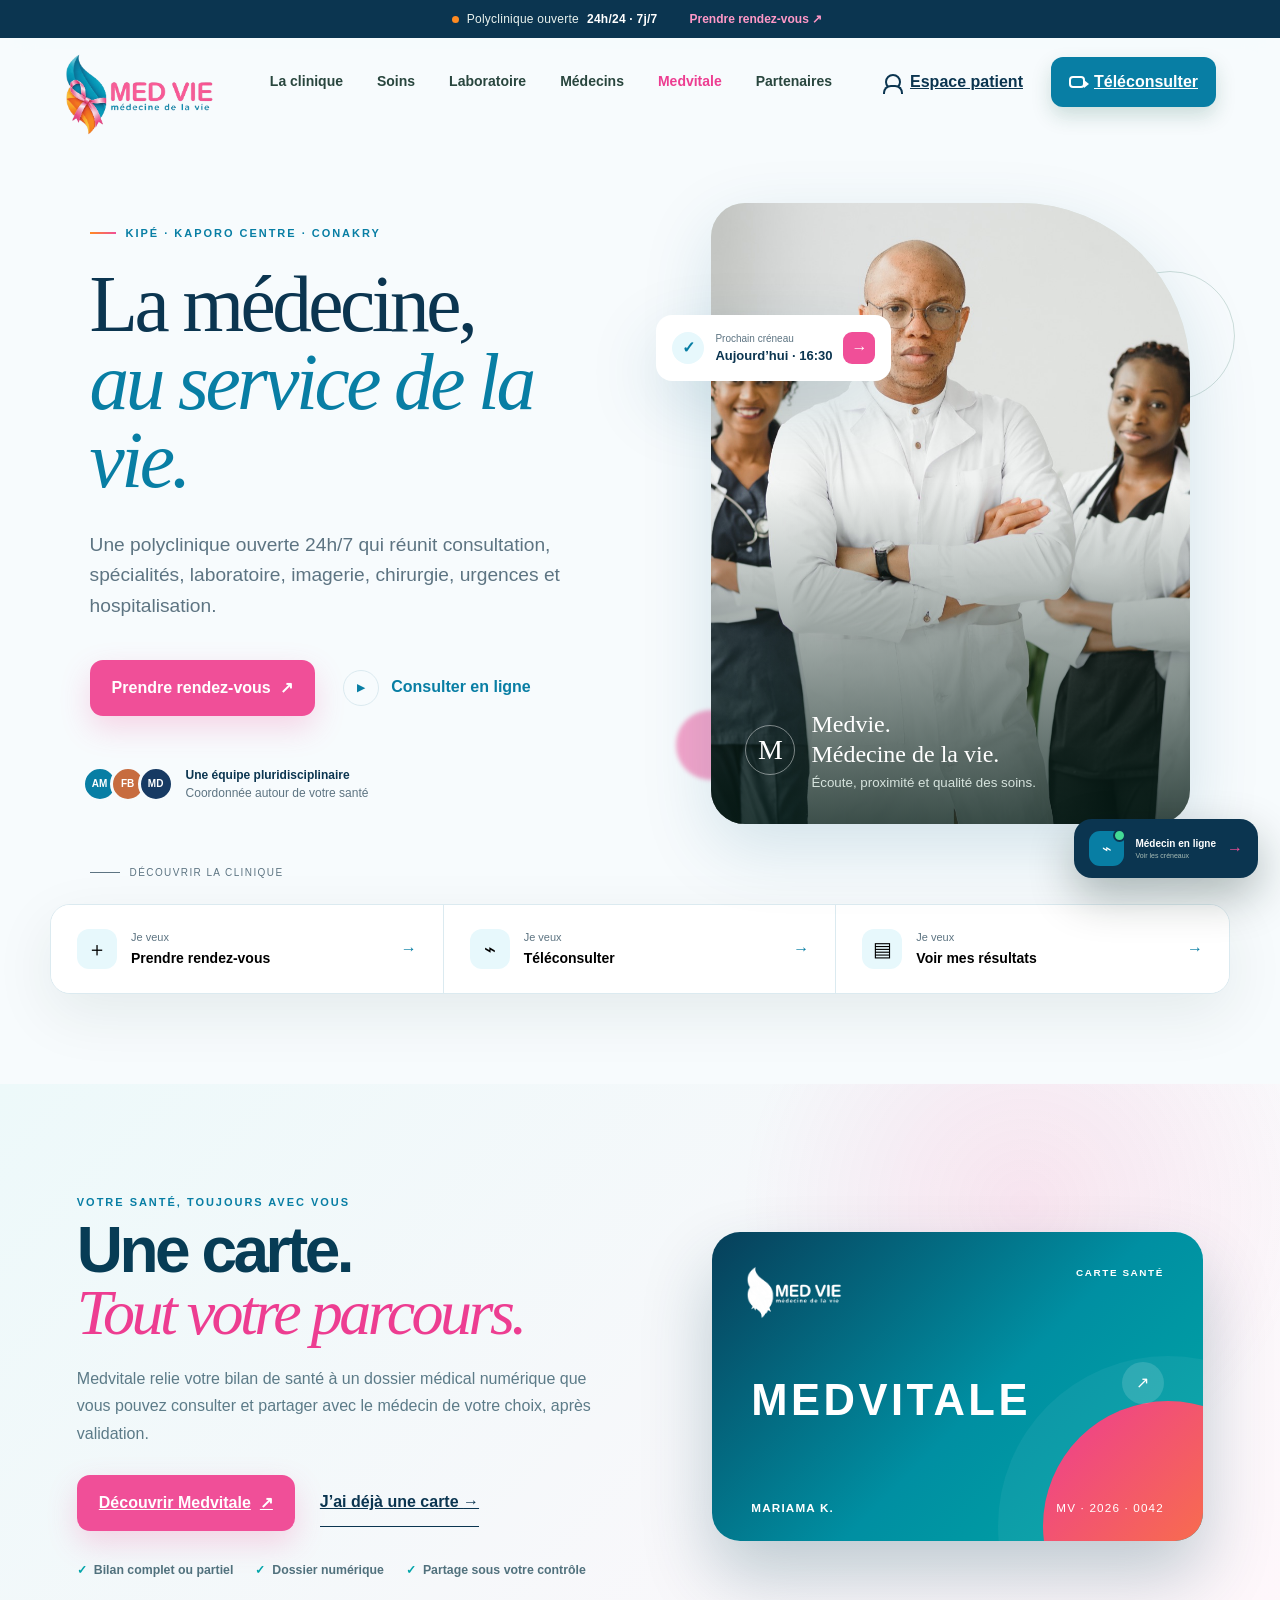
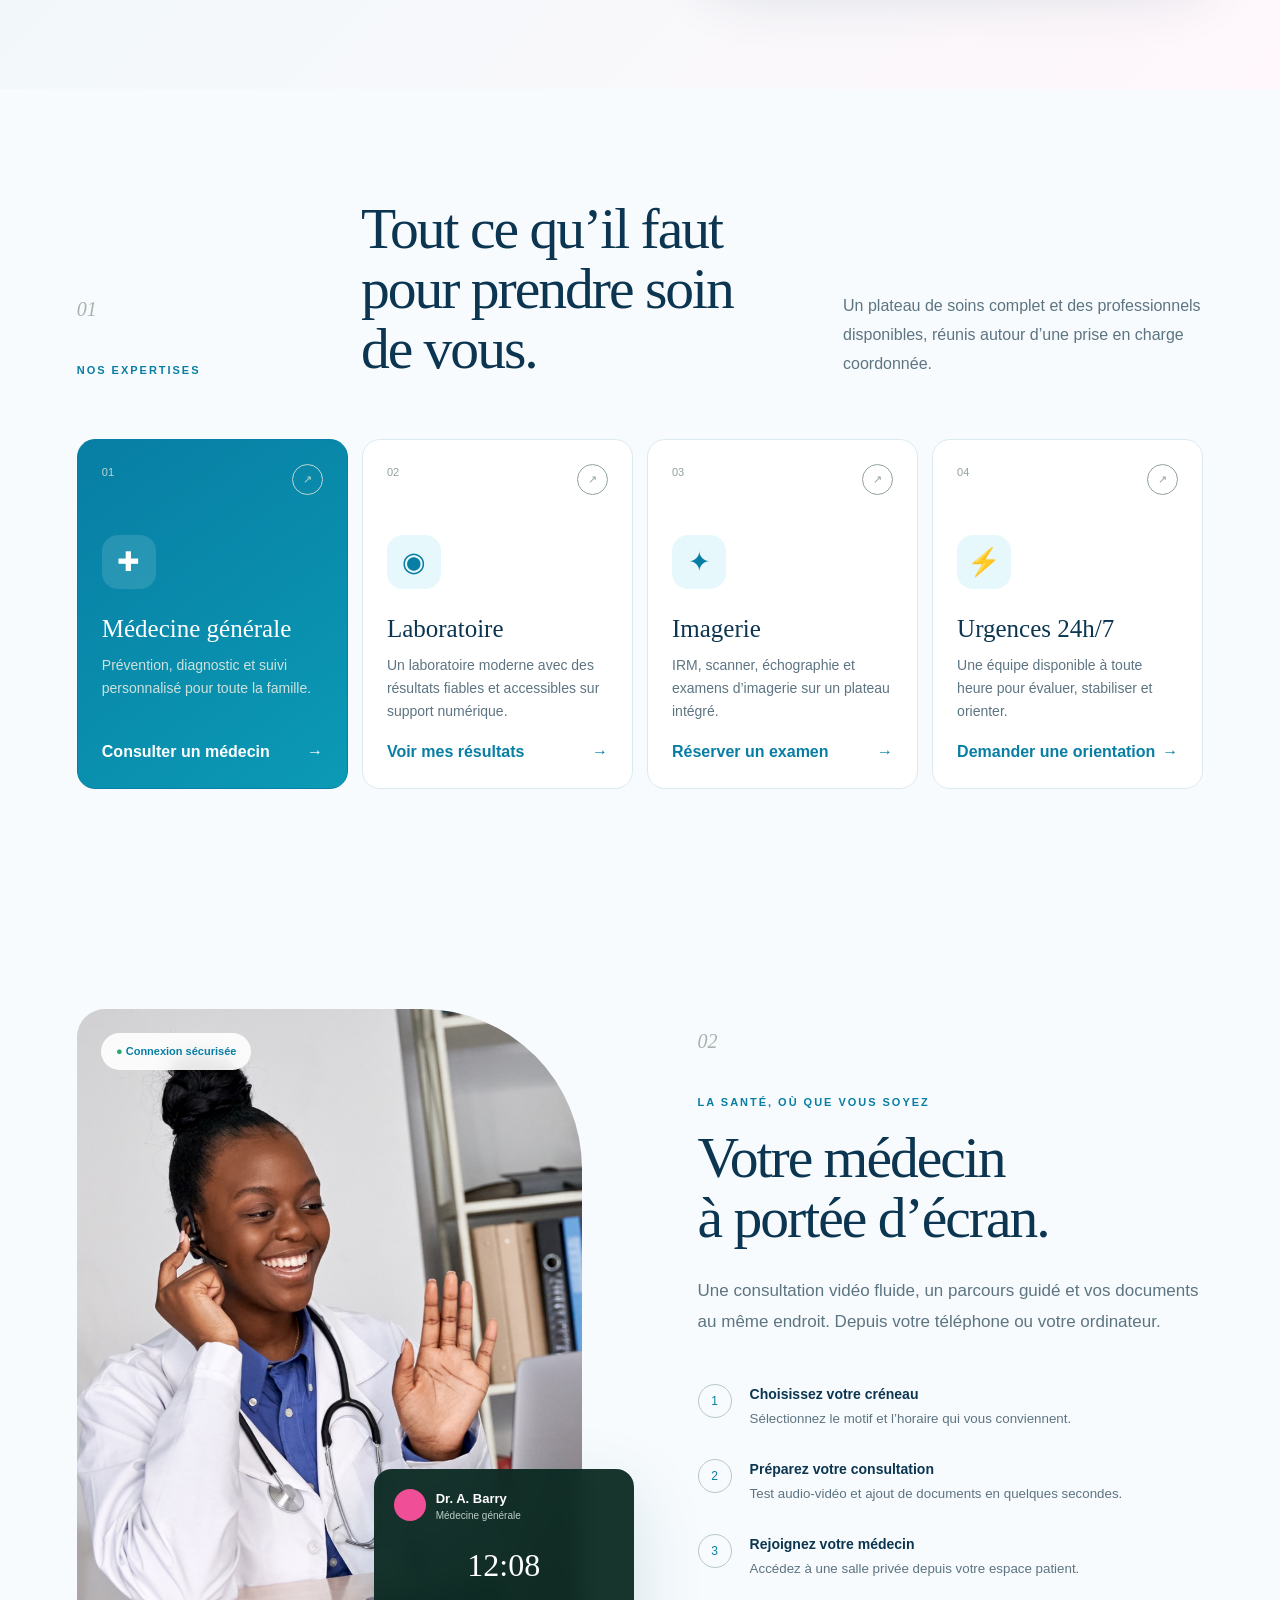
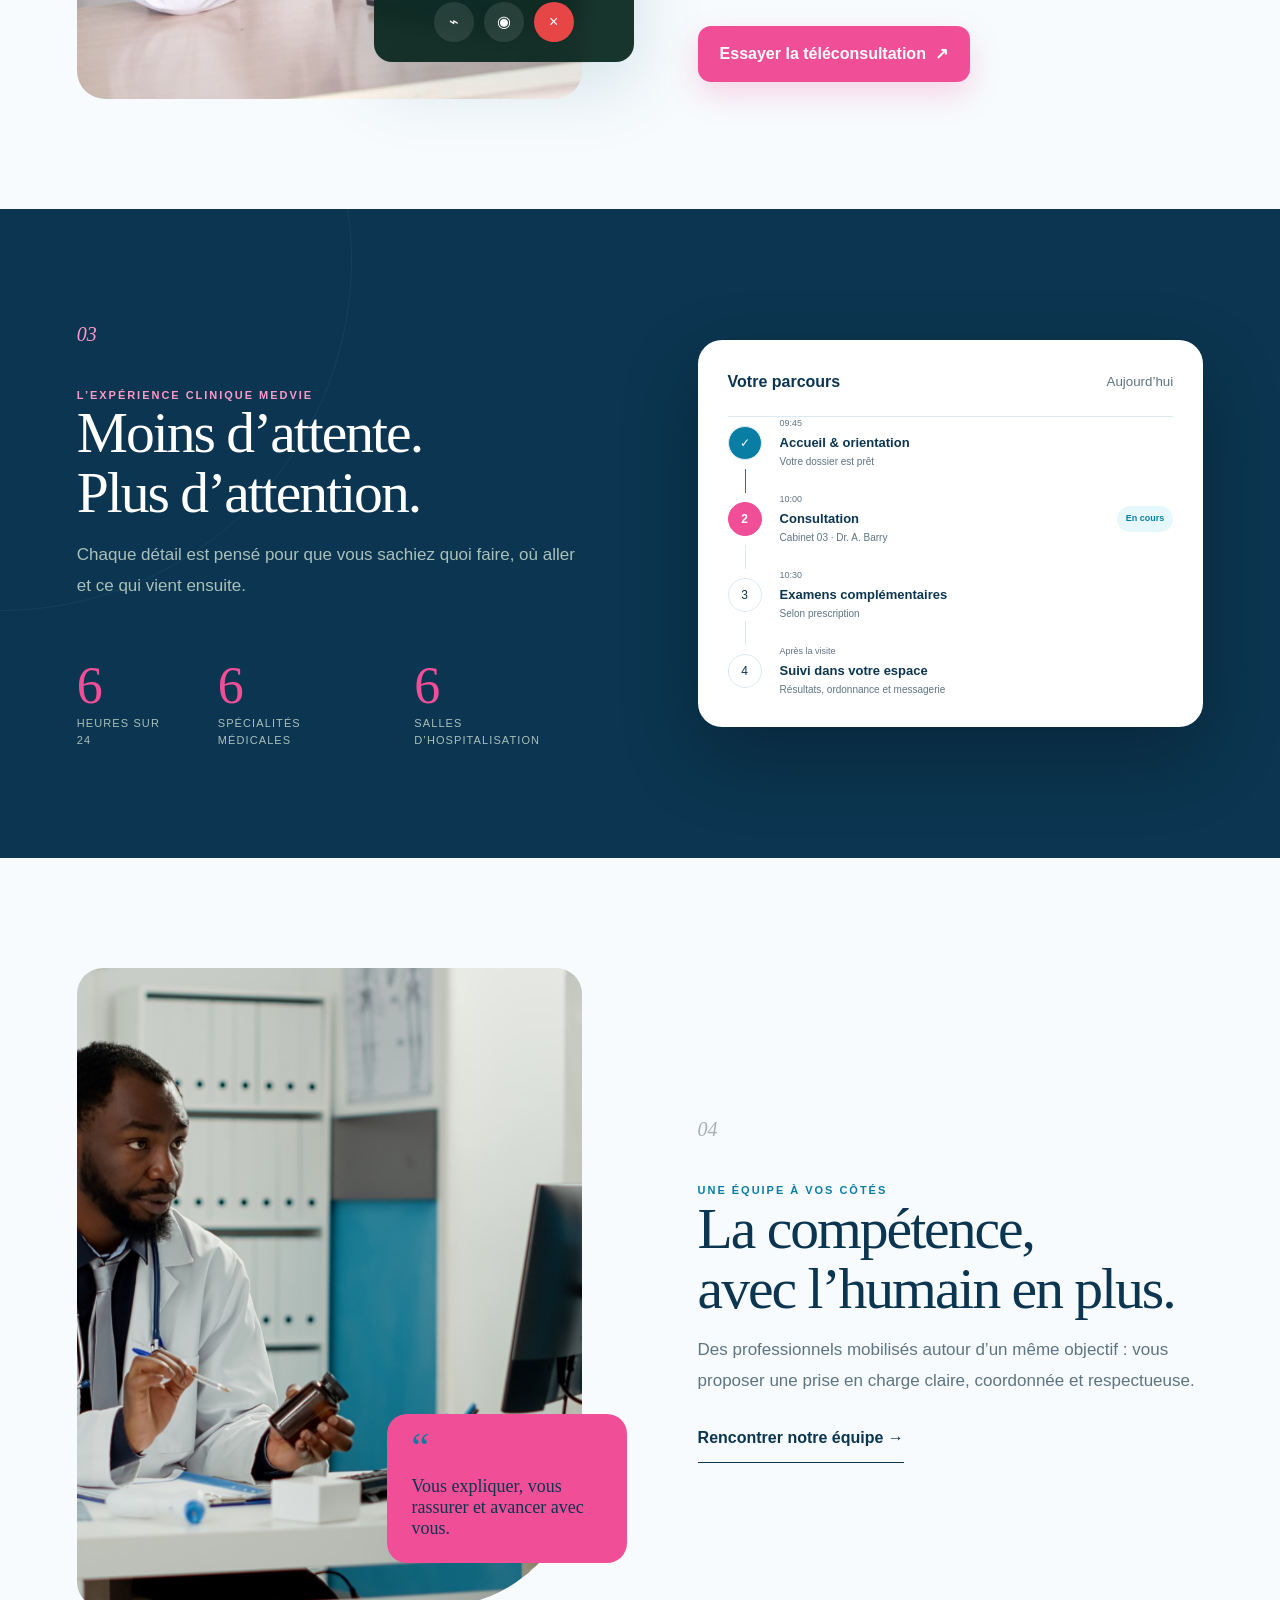
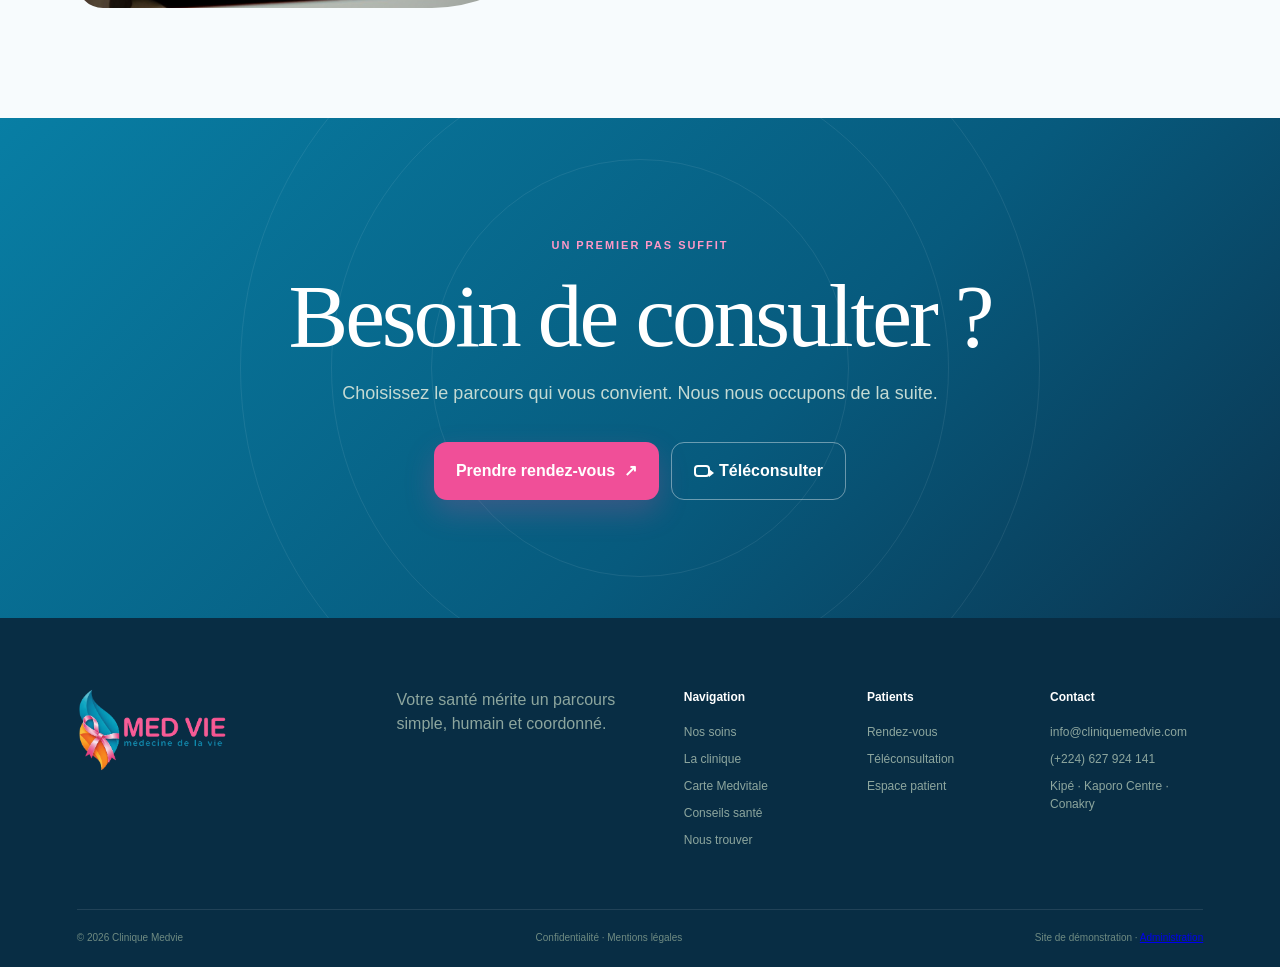
==== commit 7e570ed0: "Actualiser le logo Medvie sur toutes les pages Ajout d’une version de cache afin d’afficher immédiat" ====
--- a/index.html
+++ b/index.html
@@ -6,7 +6,7 @@
   <meta name="theme-color" content="#087ea4">
   <meta name="description" content="Clinique Medvie — consultations, analyses médicales et téléconsultation, avec un parcours de soins simple et humain.">
   <title>Clinique Medvie — Votre santé, simplement</title>
-  <link rel="icon" href="logo.png">
+  <link rel="icon" href="logo.png?v=medvie3">
   <link rel="stylesheet" href="styles.css">
   <link rel="stylesheet" href="medvitale.css">
 </head>
@@ -16,7 +16,7 @@
 
   <header class="site-header" id="header">
     <a class="brand" href="#accueil" aria-label="Clinique Medvie, accueil">
-      <span class="brand-logo"><img src="logo.png" alt="Logo Clinique Medvie" width="56" height="56"></span>
+      <span class="brand-logo"><img src="logo.png?v=medvie3" alt="Logo Clinique Medvie" width="56" height="56"></span>
       <span><strong>MEDVIE</strong><small>CLINIQUE 24H/7</small></span>
     </a>
     <nav class="desktop-nav" aria-label="Navigation principale">
@@ -80,7 +80,7 @@
         <ul class="medvitale-home-points"><li>Bilan complet ou partiel</li><li>Dossier numérique</li><li>Partage sous votre contrôle</li></ul>
       </div>
       <a class="mini-medvitale-card reveal delay-1" href="medvitale.html" aria-label="Découvrir la carte Medvitale">
-        <span class="mini-card-glow"></span><img src="logo.png" alt="" aria-hidden="true"><small>CARTE SANTÉ</small><strong>MEDVITALE</strong><p><b>MARIAMA K.</b><span>MV · 2026 · 0042</span></p><i>↗</i>
+        <span class="mini-card-glow"></span><img src="logo.png?v=medvie3" alt="" aria-hidden="true"><small>CARTE SANTÉ</small><strong>MEDVITALE</strong><p><b>MARIAMA K.</b><span>MV · 2026 · 0042</span></p><i>↗</i>
       </a>
     </section>
 
@@ -154,7 +154,7 @@
   </main>
 
   <footer>
-    <div class="footer-main"><a class="brand footer-brand" href="#accueil"><span class="brand-logo"><img src="logo.png" alt="" width="152" height="58"></span><span><strong>MEDVIE</strong><small>CLINIQUE 24H/7</small></span></a><p>Votre santé mérite un parcours simple, humain et coordonné.</p><div class="footer-links"><div><strong>Navigation</strong><a href="services.html">Nos soins</a><a href="centre.html">La clinique</a><a href="medvitale.html">Carte Medvitale</a><a href="conseils.html">Conseils santé</a><a href="contact.html">Nous trouver</a></div><div><strong>Patients</strong><button data-action="appointment">Rendez-vous</button><button data-action="teleconsult">Téléconsultation</button><button data-action="dashboard">Espace patient</button></div><div><strong>Contact</strong><a href="mailto:info@cliniquemedvie.com">info@cliniquemedvie.com</a><a href="tel:+224627924141">(+224) 627 924 141</a><span>Kipé · Kaporo Centre · Conakry</span></div></div></div>
+    <div class="footer-main"><a class="brand footer-brand" href="#accueil"><span class="brand-logo"><img src="logo.png?v=medvie3" alt="" width="152" height="58"></span><span><strong>MEDVIE</strong><small>CLINIQUE 24H/7</small></span></a><p>Votre santé mérite un parcours simple, humain et coordonné.</p><div class="footer-links"><div><strong>Navigation</strong><a href="services.html">Nos soins</a><a href="centre.html">La clinique</a><a href="medvitale.html">Carte Medvitale</a><a href="conseils.html">Conseils santé</a><a href="contact.html">Nous trouver</a></div><div><strong>Patients</strong><button data-action="appointment">Rendez-vous</button><button data-action="teleconsult">Téléconsultation</button><button data-action="dashboard">Espace patient</button></div><div><strong>Contact</strong><a href="mailto:info@cliniquemedvie.com">info@cliniquemedvie.com</a><a href="tel:+224627924141">(+224) 627 924 141</a><span>Kipé · Kaporo Centre · Conakry</span></div></div></div>
     <div class="footer-bottom"><span>© 2026 Clinique Medvie</span><span>Confidentialité · Mentions légales</span><span>Site de démonstration · <a href="admin.html">Administration</a></span></div>
   </footer>
 
@@ -168,7 +168,7 @@
 
   <div class="modal" id="dashboardModal" role="dialog" aria-modal="true" aria-labelledby="dashboardTitle" hidden>
     <div class="dashboard-shell">
-      <aside class="dash-sidebar"><div class="dash-brand"><img src="logo.png" alt="Clinique Medvie"><strong>MEDVIE</strong></div><nav><button class="active" data-dash="overview">⌂ <span>Vue d’ensemble</span></button><button data-dash="appointments">▣ <span>Rendez-vous</span></button><button data-dash="documents">▤ <span>Mes documents</span><b>3</b></button><button data-dash="messages">◌ <span>Messagerie</span><b>1</b></button></nav><div class="dash-help"><span>?</span><strong>Besoin d’aide ?</strong><small>Notre équipe vous répond.</small><button>Nous contacter</button></div><button class="dash-logout" data-close>← Quitter la démo</button></aside>
+      <aside class="dash-sidebar"><div class="dash-brand"><img src="logo.png?v=medvie3" alt="Clinique Medvie"><strong>MEDVIE</strong></div><nav><button class="active" data-dash="overview">⌂ <span>Vue d’ensemble</span></button><button data-dash="appointments">▣ <span>Rendez-vous</span></button><button data-dash="documents">▤ <span>Mes documents</span><b>3</b></button><button data-dash="messages">◌ <span>Messagerie</span><b>1</b></button></nav><div class="dash-help"><span>?</span><strong>Besoin d’aide ?</strong><small>Notre équipe vous répond.</small><button>Nous contacter</button></div><button class="dash-logout" data-close>← Quitter la démo</button></aside>
       <section class="dash-main"><header class="dash-header"><button class="dash-menu" aria-label="Menu">☰</button><div><p>Bonjour, Mariama</p><small>Dimanche 28 septembre 2026</small></div><div class="dash-user"><button aria-label="Notifications">♢<i></i></button><span>MK</span><div><strong>Mariama K.</strong><small>Patiente</small></div><button class="modal-close dash-close" data-close aria-label="Fermer">×</button></div></header>
         <div class="dash-content" id="dashboardContent"><div class="dash-title"><div><p class="kicker">Mon espace santé</p><h2 id="dashboardTitle">Vue d’ensemble</h2></div><button class="btn btn-primary" data-action="appointment">＋ Nouveau rendez-vous</button></div>
           <div class="dash-grid"><article class="next-card"><div class="card-heading"><span>Prochain rendez-vous</span><button>•••</button></div><div class="doctor-row"><div class="doctor-avatar">AB</div><div><h3>Dr. A. Barry</h3><p>Médecine générale</p></div><span class="tag-video">⌁ Vidéo</span></div><div class="appt-details"><div><small>Date</small><strong>Demain, 29 sept.</strong></div><div><small>Heure</small><strong>10:30 · 30 min</strong></div></div><button class="btn btn-accent btn-full" data-action="teleconsult">Rejoindre la consultation <span>→</span></button><small class="available-note"><i></i> La salle ouvre 10 minutes avant</small></article>
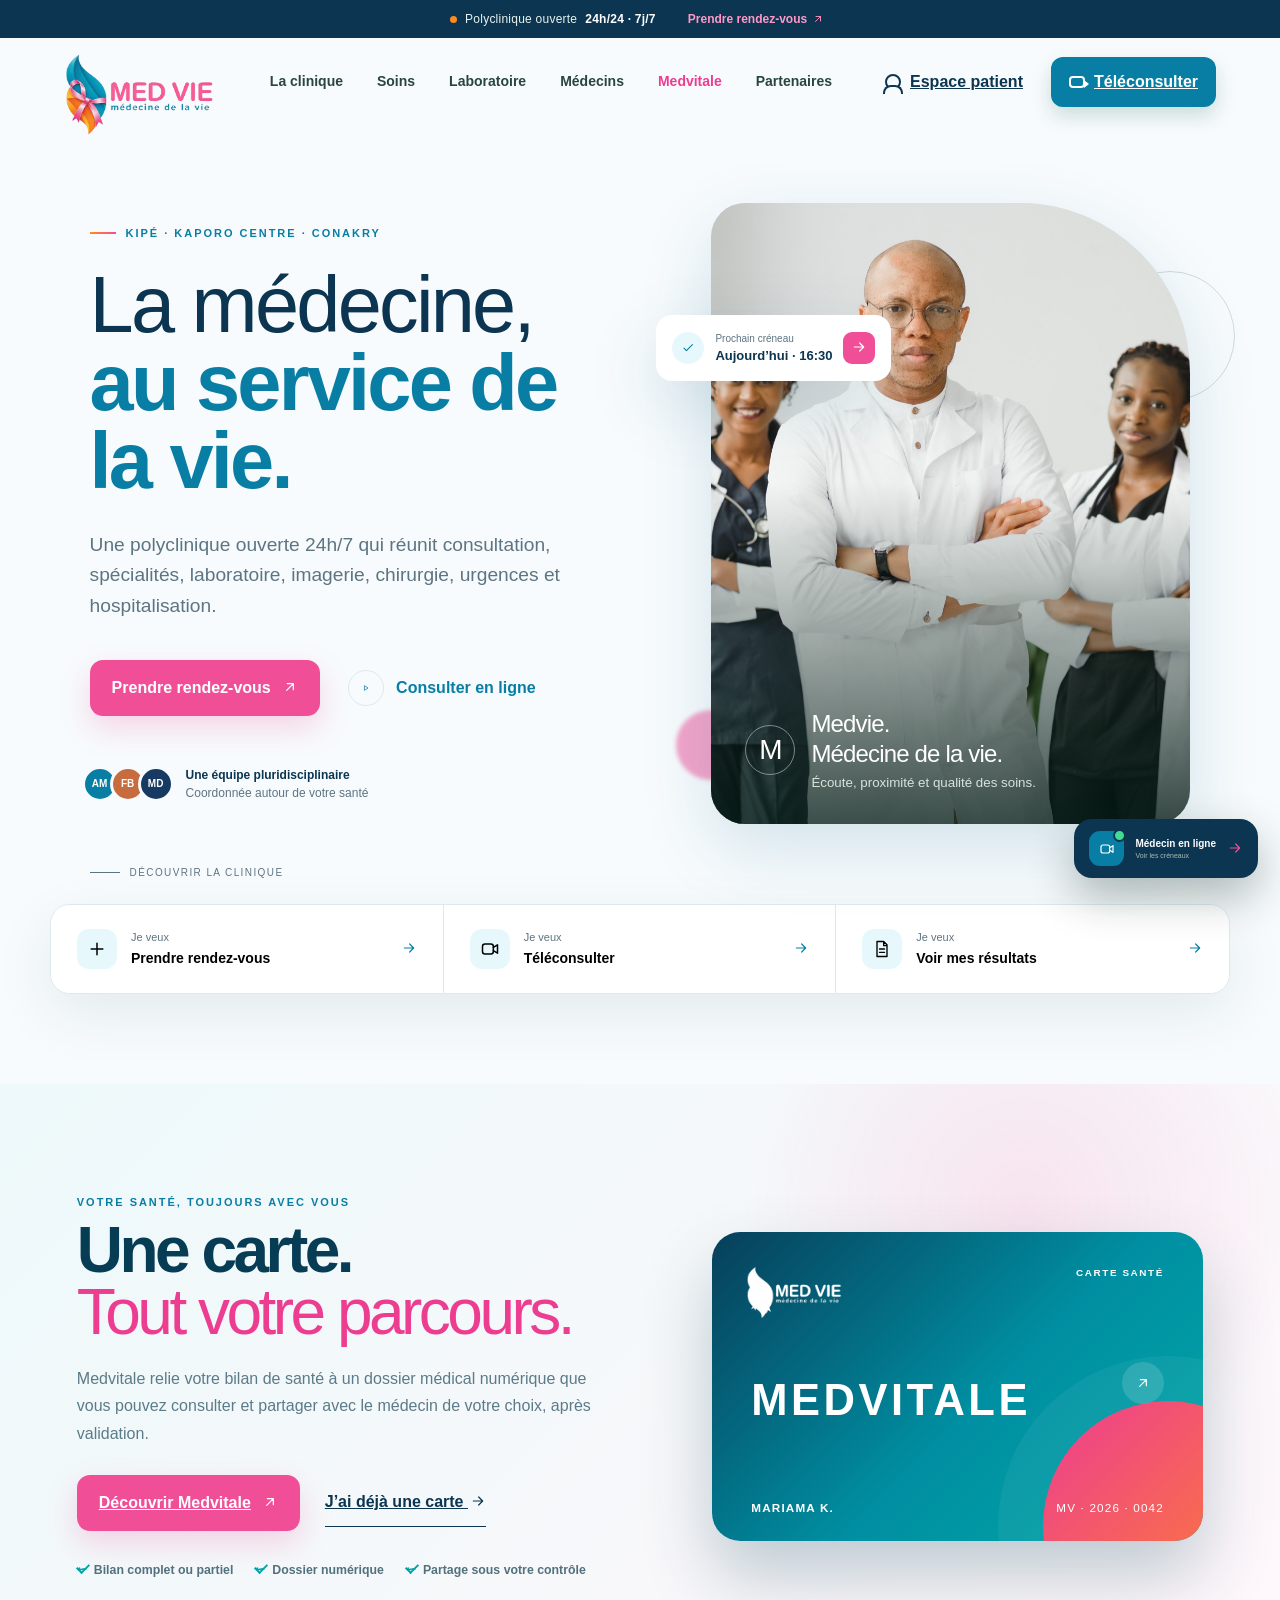
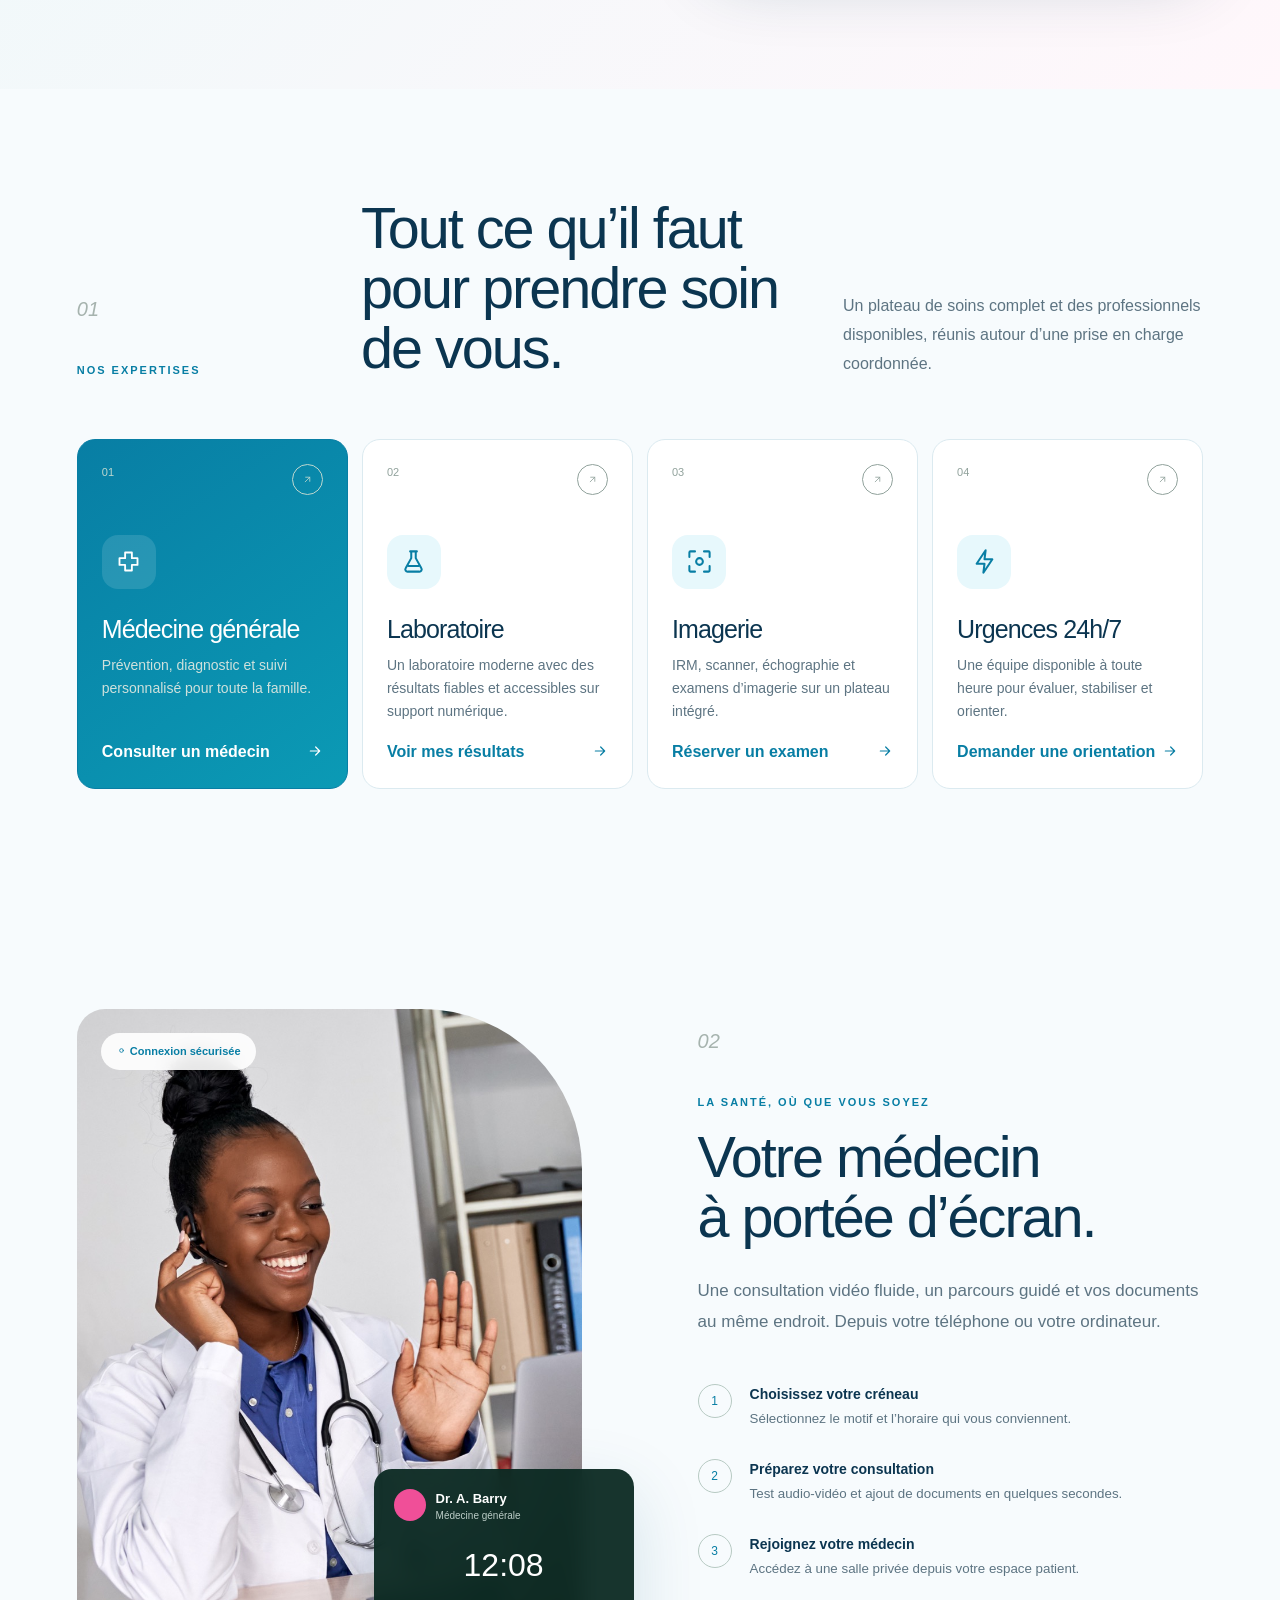
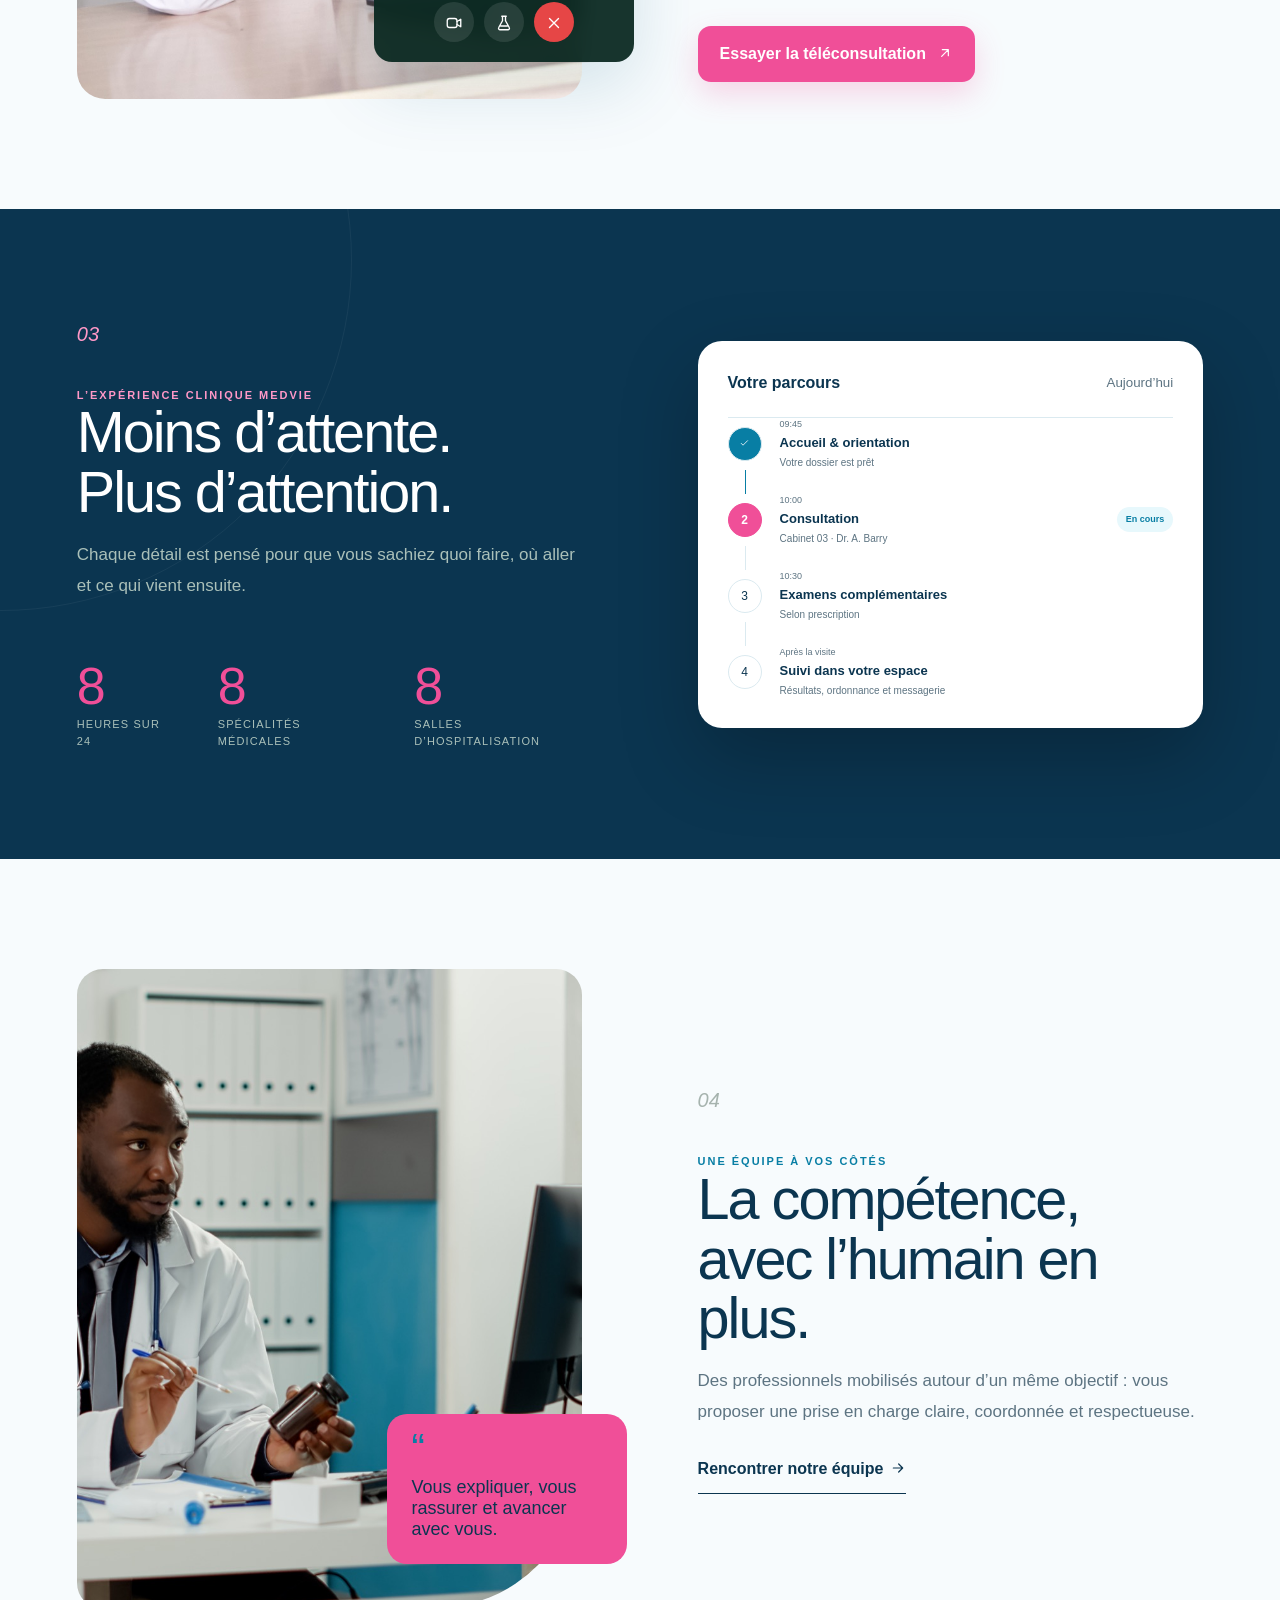
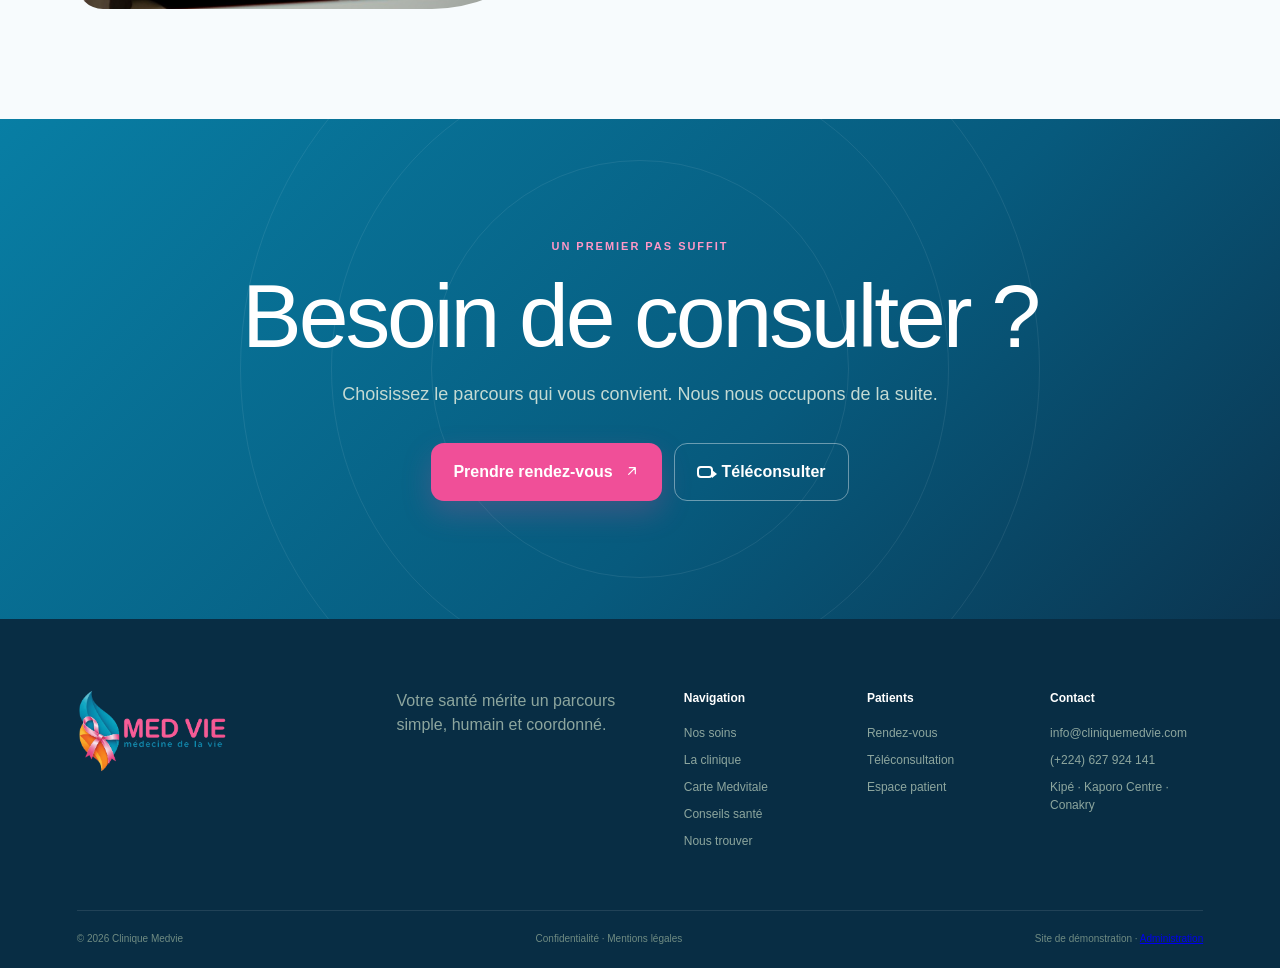
==== commit b9dcca60: "Uniformiser les icônes et la typographie Medvie Nouveau système d’icônes SVG cohérent sur les 14 pag" ====
--- a/index.html
+++ b/index.html
@@ -7,8 +7,8 @@
   <meta name="description" content="Clinique Medvie — consultations, analyses médicales et téléconsultation, avec un parcours de soins simple et humain.">
   <title>Clinique Medvie — Votre santé, simplement</title>
   <link rel="icon" href="logo.png?v=medvie3">
-  <link rel="stylesheet" href="styles.css">
-  <link rel="stylesheet" href="medvitale.css">
+  <link rel="stylesheet" href="styles.css?v=ui2">
+  <link rel="stylesheet" href="medvitale.css?v=ui2">
 </head>
 <body>
   <a class="skip-link" href="#main">Aller au contenu</a>
@@ -190,5 +190,5 @@
 
   <div class="toast" role="status" aria-live="polite"></div>
   <script src="app.js"></script>
-</body>
+<script src="icons.js?v=ui2"></script></body>
 </html>
--- a/styles.css
+++ b/styles.css
@@ -1,24 +1,39 @@
-:root{--ink:#0b3550;--green:#087ea4;--green-2:#076b8c;--mint:#e7f8fc;--lime:#f04f98;--orange:#ff8a21;--cream:#f7fbfd;--white:#fff;--muted:#5d7482;--line:#dbeaf0;--shadow:0 24px 70px rgba(8,86,118,.15);--radius:24px;--ease:cubic-bezier(.2,.8,.2,1)}*{box-sizing:border-box}html{scroll-behavior:smooth}body{margin:0;color:var(--ink);background:var(--cream);font-family:Inter,ui-sans-serif,-apple-system,BlinkMacSystemFont,"Segoe UI",sans-serif;line-height:1.5;overflow-x:hidden}button,a{font:inherit}button{cursor:pointer}img{display:block;max-width:100%}.skip-link{position:fixed;left:12px;top:-50px;z-index:200;background:#fff;color:var(--green);padding:12px 18px;border-radius:8px}.skip-link:focus{top:12px}.notice-bar{height:38px;background:var(--ink);color:#e9f2ee;display:flex;align-items:center;justify-content:center;gap:8px;font-size:12px;letter-spacing:.02em}.notice-bar strong{color:#fff}.notice-link{border:0;background:none;color:var(--lime);margin-left:18px;font-weight:700}.pulse-dot{width:7px;height:7px;border-radius:50%;background:var(--lime);box-shadow:0 0 0 0 rgba(201,239,73,.6);animation:pulse 2s infinite}@keyframes pulse{70%{box-shadow:0 0 0 8px rgba(201,239,73,0)}100%{box-shadow:0 0 0 0 rgba(201,239,73,0)}}.site-header{height:88px;padding:0 clamp(22px,5vw,76px);display:flex;align-items:center;justify-content:space-between;background:rgba(245,247,243,.88);backdrop-filter:blur(16px);position:sticky;top:0;z-index:60;border-bottom:1px solid transparent;transition:.3s}.site-header.scrolled{height:76px;border-color:var(--line);box-shadow:0 8px 30px rgba(9,40,32,.06)}.brand{display:flex;align-items:center;gap:11px;color:var(--ink);text-decoration:none;line-height:1}.brand-logo{display:grid;place-items:center;width:48px;height:48px;border-radius:50%;overflow:hidden;background:#000;flex:none}.brand-logo img{width:100%;height:100%;object-fit:contain}.brand strong{display:block;font-size:21px;letter-spacing:.12em}.brand small{display:block;font-size:8px;letter-spacing:.24em;color:#e5312a;font-weight:800;margin-top:5px}.desktop-nav{display:flex;gap:34px;margin-left:auto;margin-right:35px}.desktop-nav a{font-size:14px;color:#29463e;text-decoration:none;font-weight:600;position:relative}.desktop-nav a:after{content:"";height:2px;position:absolute;left:0;right:100%;bottom:-8px;background:var(--green);transition:.25s}.desktop-nav a:hover:after{right:0}.header-actions{display:flex;align-items:center;gap:10px}.btn{border:0;border-radius:12px;padding:13px 18px;font-weight:750;display:inline-flex;align-items:center;justify-content:center;gap:9px;transition:transform .2s var(--ease),box-shadow .2s,background .2s}.btn:hover{transform:translateY(-2px)}.btn-primary{color:#fff;background:var(--green);box-shadow:0 9px 20px rgba(7,85,63,.18)}.btn-primary:hover{background:#064735}.btn-ghost{color:var(--ink);background:transparent}.btn-accent{background:var(--lime);color:#173b19;box-shadow:0 12px 30px rgba(149,180,38,.2)}.btn-accent:hover{background:#d7fa59;box-shadow:0 16px 36px rgba(149,180,38,.3)}.btn-large{padding:16px 22px;border-radius:13px}.btn-full{width:100%}.video-icon{width:16px;height:12px;border:2px solid currentColor;border-radius:4px;display:inline-block;position:relative}.video-icon:after{content:"";position:absolute;right:-6px;top:2px;border:4px solid transparent;border-right:0;border-left:5px solid currentColor}.icon-user{width:16px;height:16px;border:2px solid currentColor;border-radius:50%;position:relative}.icon-user:after{content:"";position:absolute;left:-4px;right:-4px;height:7px;bottom:-6px;border:2px solid currentColor;border-bottom:0;border-radius:8px 8px 0 0;background:var(--cream)}.menu-toggle{display:none;border:0;background:none;padding:10px}.menu-toggle i{width:22px;height:2px;background:var(--ink);display:block;margin:5px}.mobile-menu{display:none}.hero{min-height:calc(100vh - 126px);max-width:1480px;margin:auto;padding:clamp(48px,6vw,92px) clamp(24px,7vw,104px) 80px;display:grid;grid-template-columns:1fr .9fr;align-items:center;gap:7vw;position:relative}.hero-copy{z-index:2}.eyebrow,.kicker{text-transform:uppercase;letter-spacing:.18em;font-size:11px;font-weight:800;color:var(--green)}.eyebrow{display:flex;align-items:center;gap:10px}.eyebrow span{width:26px;height:2px;background:var(--lime)}h1{font-family:Georgia,"Times New Roman",serif;font-size:clamp(50px,6.2vw,91px);line-height:.98;letter-spacing:-.045em;margin:25px 0 30px;font-weight:500;max-width:740px}h1 em{font-weight:400;color:var(--green)}.hero-lede{font-size:clamp(17px,1.5vw,21px);line-height:1.6;color:var(--muted);max-width:600px}.hero-actions{display:flex;align-items:center;gap:24px;margin-top:38px}.text-link{border:0;background:none;color:var(--green);font-weight:800;padding:10px 4px}.text-link .play{width:36px;height:36px;border:1px solid var(--line);border-radius:50%;display:inline-grid;place-items:center;margin-right:8px;font-size:10px}.trust-row{display:flex;align-items:center;margin-top:50px}.avatars{display:flex}.avatars span{width:36px;height:36px;border-radius:50%;display:grid;place-items:center;color:#fff;font-size:10px;font-weight:800;border:3px solid var(--cream);margin-left:-8px;background:var(--green)}.avatars span:nth-child(2){background:#c76c3f}.avatars span:nth-child(3){background:#173a63}.trust-row p{margin:0 0 0 12px;font-size:12px}.trust-row p span{color:var(--muted)}.hero-visual{height:min(69vh,720px);min-height:560px;position:relative}.hero-photo-wrap{height:100%;overflow:hidden;border-radius:180px 180px 30px 30px;position:relative;background:#dbe8e1;box-shadow:var(--shadow)}.hero-photo-wrap img{width:100%;height:100%;object-fit:cover;object-position:50% 44%;transition:transform 1.1s var(--ease)}.hero-photo-wrap:hover img{transform:scale(1.03)}.photo-scrim{position:absolute;inset:45% 0 0;background:linear-gradient(transparent,rgba(3,27,21,.76))}.hero-caption{position:absolute;left:34px;right:34px;bottom:32px;color:#fff;display:flex;gap:16px;align-items:center}.caption-mark{width:50px;height:50px;border:1px solid rgba(255,255,255,.4);border-radius:50%;display:grid;place-items:center;font-family:Georgia;font-size:28px}.hero-caption p{margin:0;line-height:1.25}.hero-caption strong{font-family:Georgia;font-size:24px;font-weight:500}.hero-caption small{display:block;margin-top:6px;color:#d6e3dd}.floating-card{position:absolute;left:-55px;top:18%;background:#fff;padding:16px;border-radius:16px;display:flex;align-items:center;gap:11px;box-shadow:var(--shadow);z-index:4}.status-icon{width:32px;height:32px;border-radius:50%;display:grid;place-items:center;background:var(--mint);color:var(--green);font-weight:900}.floating-card div{display:flex;flex-direction:column}.floating-card small{font-size:10px;color:var(--muted)}.floating-card strong{font-size:13px}.floating-card button{width:32px;height:32px;border:0;background:var(--lime);border-radius:9px}.orbit{position:absolute;border:1px solid rgba(7,85,63,.18);border-radius:50%;z-index:-1}.orbit-a{width:130px;height:130px;right:-45px;top:11%}.orbit-b{width:70px;height:70px;left:-35px;bottom:7%;background:var(--lime);border:0;opacity:.5;filter:blur(2px)}.scroll-cue{position:absolute;bottom:24px;left:7vw;font-size:10px;text-transform:uppercase;letter-spacing:.14em;color:var(--muted);display:flex;align-items:center;gap:10px}.scroll-cue span{width:30px;height:1px;background:var(--muted)}.quick-access{max-width:1180px;margin:0 auto 90px;display:grid;grid-template-columns:repeat(3,1fr);background:#fff;border:1px solid var(--line);border-radius:20px;box-shadow:0 20px 60px rgba(6,47,36,.08);overflow:hidden}.quick-access button{border:0;background:#fff;padding:24px 26px;display:flex;align-items:center;text-align:left;gap:14px;border-right:1px solid var(--line);transition:.25s}.quick-access button:last-child{border:0}.quick-access button:hover{background:var(--mint)}.qa-icon{width:40px;height:40px;border-radius:12px;background:var(--mint);display:grid;place-items:center;font-size:20px}.quick-access small,.quick-access strong{display:block}.quick-access small{font-size:11px;color:var(--muted)}.quick-access strong{font-size:14px;margin-top:2px}.quick-access b{margin-left:auto;color:var(--green)}.section{padding:110px max(6vw,24px)}.care-section{max-width:1480px;margin:auto}.section-heading{display:grid;grid-template-columns:.65fr 1.2fr 1fr;gap:50px;align-items:end;margin-bottom:60px}.section-index{display:block;font-family:Georgia;font-style:italic;color:#a6b3ae;font-size:20px;margin-bottom:38px}.kicker{margin:0}.section-heading h2,.tele-copy h2,.experience h2,.team-copy h2,.cta-content h2{font:500 clamp(40px,4.5vw,68px)/1.04 Georgia,serif;letter-spacing:-.035em;margin:0}.section-heading>p{color:var(--muted);max-width:390px;line-height:1.8;margin:0}.service-grid{display:grid;grid-template-columns:repeat(4,1fr);gap:14px}.service-card{min-height:350px;background:#fff;border:1px solid var(--line);border-radius:18px;padding:24px;display:flex;flex-direction:column;transition:.35s var(--ease)}.service-card:hover{transform:translateY(-8px);box-shadow:var(--shadow);border-color:transparent}.service-featured{background:var(--green);color:#fff;border-color:var(--green)}.service-top{display:flex;justify-content:space-between;font-size:11px;color:#91a29c}.service-top i{width:31px;height:31px;border:1px solid currentColor;border-radius:50%;display:grid;place-items:center;font-style:normal}.service-featured .service-top{color:#bdd7cf}.service-icon{margin-top:40px;font-size:27px;width:54px;height:54px;border-radius:16px;background:var(--mint);color:var(--green);display:grid;place-items:center}.service-featured .service-icon{background:rgba(255,255,255,.12);color:var(--lime)}.service-card h3{font:500 25px/1.2 Georgia,serif;margin:25px 0 10px}.service-card p{font-size:14px;line-height:1.65;color:var(--muted);margin:0}.service-featured p{color:#cfe1dc}.service-card button{border:0;background:none;color:var(--green);font-weight:800;text-align:left;padding:0;margin-top:auto;display:flex;justify-content:space-between}.service-featured button{color:var(--lime)}.tele-section{display:grid;grid-template-columns:1fr 1fr;gap:9vw;align-items:center;max-width:1480px;margin:auto}.tele-visual{height:690px;position:relative}.tele-photo{height:100%;border-radius:28px 160px 28px 28px;overflow:hidden;position:relative}.tele-photo img{height:100%;width:100%;object-fit:cover}.secure-pill{position:absolute;top:24px;left:24px;background:rgba(255,255,255,.9);backdrop-filter:blur(10px);border-radius:30px;padding:10px 15px;color:var(--green);font-size:11px;font-weight:800}.secure-pill:first-letter{color:#28a877}.call-ui{position:absolute;right:-52px;bottom:36px;width:260px;background:rgba(9,40,32,.94);color:#fff;border-radius:18px;padding:20px;box-shadow:var(--shadow);backdrop-filter:blur(10px)}.call-ui>div:first-child{display:grid;grid-template-columns:32px 1fr}.call-ui>div:first-child span{width:32px;height:32px;border-radius:50%;background:var(--lime);grid-row:span 2}.call-ui b,.call-ui small{margin-left:10px}.call-ui b{font-size:13px}.call-ui small{font-size:10px;color:#bbccc6}.call-time{text-align:center;font:32px Georgia;margin:24px 0 18px}.call-actions{display:flex;justify-content:center;gap:10px}.call-actions i{width:40px;height:40px;border-radius:50%;background:rgba(255,255,255,.1);display:grid;place-items:center;font-style:normal}.call-actions .hangup{background:#e64646}.tele-copy{max-width:570px}.tele-copy .kicker{margin-bottom:18px}.tele-copy>p:not(.kicker){color:var(--muted);font-size:17px;line-height:1.8;margin:28px 0}.steps{list-style:none;padding:0;margin:32px 0}.steps li{display:flex;gap:18px;padding:15px 0}.steps li>span{width:34px;height:34px;border:1px solid #b7cac3;border-radius:50%;display:grid;place-items:center;color:var(--green);font-size:12px;flex:none}.steps strong,.steps small{display:block}.steps strong{font-size:14px}.steps small{color:var(--muted);margin-top:4px}.experience{background:var(--ink);color:#fff;display:grid;grid-template-columns:1fr 1fr;gap:9vw;align-items:center;overflow:hidden;position:relative}.experience:before{content:"";position:absolute;width:700px;height:700px;border:1px solid rgba(255,255,255,.05);border-radius:50%;left:-350px;top:-300px}.section-index.light,.kicker.light{color:var(--lime)}.experience-copy{max-width:570px;margin-left:auto}.experience-copy>p:not(.kicker){color:#aac0b9;font-size:17px;line-height:1.8}.stats{display:flex;gap:45px;margin-top:55px}.stats div{display:flex;flex-direction:column}.stats strong{font:52px Georgia;color:var(--lime)}.stats span{font-size:11px;color:#aac0b9;text-transform:uppercase;letter-spacing:.1em}.journey-card{max-width:510px;background:#fff;color:var(--ink);border-radius:24px;padding:30px;box-shadow:0 30px 80px rgba(0,0,0,.24)}.journey-head,.card-heading{display:flex;justify-content:space-between;align-items:center}.journey-head{padding-bottom:22px;border-bottom:1px solid var(--line);font-weight:800}.journey-head small{color:var(--muted);font-weight:500}.journey-item{display:grid;grid-template-columns:38px 1fr auto;gap:14px;align-items:center}.journey-item i{width:34px;height:34px;border:1px solid var(--line);border-radius:50%;display:grid;place-items:center;font-style:normal;font-size:12px}.journey-item.done i{background:var(--green);color:#fff}.journey-item.current i{background:var(--lime);border-color:var(--lime);font-weight:800}.journey-item small,.journey-item strong,.journey-item p{display:block;margin:0}.journey-item small{font-size:9px;color:var(--muted)}.journey-item strong{font-size:13px;margin:2px 0}.journey-item p{font-size:10px;color:var(--muted)}.journey-item b{background:var(--mint);color:var(--green);font-size:9px;padding:6px 9px;border-radius:20px}.journey-line{height:24px;border-left:1px solid var(--green);margin-left:17px}.journey-line.muted{border-color:var(--line)}.team-section{display:grid;grid-template-columns:1fr 1fr;gap:9vw;align-items:center;max-width:1480px;margin:auto}.team-image{height:640px;position:relative}.team-image>img{height:100%;width:100%;object-fit:cover;border-radius:26px 26px 150px 26px}.quote-card{position:absolute;right:-45px;bottom:45px;background:var(--lime);width:240px;padding:24px;border-radius:20px}.quote-card span{font:40px Georgia;line-height:.5;color:var(--green)}.quote-card p{font:18px Georgia;margin:8px 0 0}.team-copy{max-width:570px}.team-copy>p:not(.kicker){color:var(--muted);font-size:17px;line-height:1.8}.text-link.dark{color:var(--ink);border-bottom:1px solid var(--ink);padding:12px 0}.cta-section{background:var(--green);color:#fff;text-align:center;position:relative;overflow:hidden;min-height:500px;display:grid;place-items:center}.cta-content{position:relative;z-index:2}.cta-content h2{font-size:clamp(52px,7vw,100px);margin:15px 0}.cta-content>p:not(.kicker){color:#c4dad3;font-size:18px}.cta-content>div{display:flex;justify-content:center;gap:12px;margin-top:35px}.btn-outline-light{background:transparent;color:#fff;border:1px solid rgba(255,255,255,.4)}.cta-orb{position:absolute;width:800px;height:800px;border:1px solid rgba(255,255,255,.08);border-radius:50%;top:-150px}.cta-orb:before,.cta-orb:after{content:"";position:absolute;border:1px solid rgba(255,255,255,.08);border-radius:50%;inset:90px}.cta-orb:after{inset:190px}footer{background:#061e18;color:#d2e0dc;padding:70px max(6vw,24px) 22px}.footer-main{max-width:1350px;margin:auto;display:grid;grid-template-columns:.8fr .7fr 1.6fr;gap:60px}.footer-brand{color:#fff;align-self:start}.footer-main>p{color:#8da69e;margin:0}.footer-links{display:grid;grid-template-columns:repeat(3,1fr);gap:30px}.footer-links div{display:flex;flex-direction:column;gap:9px}.footer-links strong{color:#fff;font-size:12px;margin-bottom:8px}.footer-links a,.footer-links button,.footer-links span{color:#8da69e;text-decoration:none;font-size:12px;border:0;background:none;text-align:left;padding:0}.footer-bottom{max-width:1350px;margin:60px auto 0;border-top:1px solid rgba(255,255,255,.1);padding-top:20px;display:flex;justify-content:space-between;color:#6f8b82;font-size:10px}.reveal{opacity:0;transform:translateY(28px);transition:.8s var(--ease)}.reveal.visible{opacity:1;transform:none}.delay-1{transition-delay:.12s}.delay-2{transition-delay:.2s}.delay-3{transition-delay:.28s}
-/* dialogs */.modal[hidden]{display:none}.modal{position:fixed;inset:0;z-index:100;display:grid;place-items:center}.modal-backdrop{position:absolute;inset:0;background:rgba(2,20,15,.7);backdrop-filter:blur(8px);animation:fade .25s}.modal-panel{position:relative;background:#fff;border-radius:24px;box-shadow:0 40px 100px rgba(0,0,0,.28);width:min(92vw,620px);max-height:92vh;overflow:auto;padding:42px;animation:pop .35s var(--ease)}@keyframes fade{from{opacity:0}}@keyframes pop{from{opacity:0;transform:translateY(20px) scale(.98)}}.modal-close{position:absolute;right:18px;top:16px;width:36px;height:36px;border:0;border-radius:50%;background:#edf2ef;font-size:22px;color:var(--ink)}.modal-panel h2{font:500 38px Georgia;margin:8px 0}.muted{color:var(--muted)}.modal-progress{display:flex;gap:6px;margin-bottom:32px}.modal-progress span{height:3px;flex:1;background:#e8eeeb;border-radius:3px}.modal-progress span.active{background:var(--green)}.booking-step{display:none}.booking-step.active{display:block}.choice-grid{display:grid;grid-template-columns:1fr 1fr;gap:10px;margin-top:28px}.choice{border:1px solid var(--line);border-radius:14px;background:#fff;padding:18px;display:grid;grid-template-columns:42px 1fr auto;align-items:center;text-align:left;gap:12px;transition:.2s}.choice:hover{border-color:var(--green);background:var(--mint)}.choice i{width:42px;height:42px;border-radius:12px;background:var(--mint);color:var(--green);display:grid;place-items:center;font-style:normal}.choice strong,.choice small{display:block}.choice small{color:var(--muted);font-size:10px;margin-top:2px}.back-step{border:0;background:none;padding:0;color:var(--green);font-weight:800;margin-bottom:25px}.date-row{display:flex;gap:8px;margin:25px 0}.date{flex:1;border:1px solid var(--line);border-radius:13px;padding:11px 5px;background:#fff}.date>*{display:block}.date small{font-size:9px;color:var(--muted)}.date b{font-size:20px;margin:4px}.date span{font-size:9px}.date.active{background:var(--green);color:#fff;border-color:var(--green)}.date.active small{color:#bcd0c9}.booking-step h3{font-size:13px}.time-grid{display:grid;grid-template-columns:repeat(3,1fr);gap:8px;margin:12px 0 25px}.time-grid button{padding:12px;border:1px solid var(--line);border-radius:10px;background:#fff;color:var(--green);font-weight:700}.time-grid button.active{background:var(--mint);border-color:var(--green)}button:disabled{opacity:.45;cursor:not-allowed}.success-mark{width:70px;height:70px;border-radius:50%;background:var(--mint);color:var(--green);font-size:30px;display:grid;place-items:center;margin:15px auto 25px}.booking-step[data-step="3"]{text-align:center}.confirmation-card{background:var(--cream);border-radius:12px;padding:16px;margin:24px 0;display:flex;justify-content:space-between;text-align:left;font-size:12px}.confirmation-card b{color:var(--green)}body.modal-open{overflow:hidden}
-/* dashboard */#dashboardModal{background:#edf3f0;padding:2.5vh}.dashboard-shell{width:min(1500px,95vw);height:95vh;background:#f7faf8;border-radius:24px;display:grid;grid-template-columns:230px 1fr;overflow:hidden;box-shadow:var(--shadow);animation:pop .35s var(--ease)}.dash-sidebar{background:var(--ink);color:#fff;padding:24px 18px;display:flex;flex-direction:column}.dash-brand{display:flex;align-items:center;gap:10px;margin:0 8px 35px}.dash-brand img{width:38px;height:38px;object-fit:contain;border-radius:50%;background:#000}.dash-brand strong{letter-spacing:.15em}.dash-sidebar nav{display:flex;flex-direction:column;gap:5px}.dash-sidebar nav button{border:0;background:transparent;color:#9fb5ae;padding:12px 14px;border-radius:10px;display:flex;gap:12px;text-align:left}.dash-sidebar nav button.active{background:rgba(255,255,255,.1);color:#fff}.dash-sidebar nav button b{margin-left:auto;background:var(--lime);color:var(--ink);border-radius:9px;font-size:9px;min-width:18px;padding:2px}.dash-help{margin-top:auto;background:rgba(255,255,255,.06);padding:16px;border-radius:13px;display:flex;flex-direction:column}.dash-help>span{width:28px;height:28px;border-radius:50%;background:var(--lime);color:var(--ink);display:grid;place-items:center;font-weight:900}.dash-help strong{font-size:12px;margin-top:12px}.dash-help small{font-size:10px;color:#8fa69f}.dash-help button{border:0;background:none;color:var(--lime);font-size:10px;text-align:left;padding:10px 0 0}.dash-logout{border:0;background:none;color:#8fa69f;text-align:left;padding:18px 12px 0;font-size:11px}.dash-main{overflow:auto}.dash-header{height:78px;background:#fff;border-bottom:1px solid var(--line);display:flex;align-items:center;padding:0 30px;justify-content:space-between;position:sticky;top:0;z-index:3}.dash-header p,.dash-header small{margin:0}.dash-header p{font-weight:800}.dash-header small{font-size:10px;color:var(--muted)}.dash-user{display:flex;align-items:center;gap:10px}.dash-user>button:first-child{border:0;background:#f0f4f2;width:36px;height:36px;border-radius:50%;position:relative}.dash-user>button:first-child i{position:absolute;width:6px;height:6px;border-radius:50%;background:#e24a3b;right:7px;top:6px}.dash-user>span{width:38px;height:38px;border-radius:50%;background:var(--green);color:#fff;display:grid;place-items:center;font-size:11px;font-weight:800}.dash-user strong,.dash-user small{display:block}.dash-user strong{font-size:11px}.dash-user small{font-size:9px}.dash-close{position:static}.dash-menu{display:none}.dash-content{padding:32px;max-width:1250px;margin:auto}.dash-title{display:flex;align-items:end;justify-content:space-between;margin-bottom:25px}.dash-title h2{font:500 34px Georgia;margin:3px 0}.dash-grid{display:grid;grid-template-columns:1.1fr .9fr;gap:18px}.dash-grid article{background:#fff;border:1px solid var(--line);border-radius:17px;padding:22px}.card-heading{font-size:12px;font-weight:800}.card-heading button{border:0;background:none;color:var(--muted);font-size:10px}.doctor-row{display:flex;align-items:center;margin:24px 0}.doctor-avatar{width:52px;height:52px;border-radius:15px;background:var(--mint);color:var(--green);display:grid;place-items:center;font-weight:900}.doctor-row>div:nth-child(2){margin-left:12px}.doctor-row h3,.doctor-row p{margin:0}.doctor-row h3{font:19px Georgia}.doctor-row p{font-size:10px;color:var(--muted)}.tag-video{margin-left:auto;background:var(--mint);color:var(--green);padding:6px 10px;border-radius:20px;font-size:9px;font-weight:800}.appt-details{display:grid;grid-template-columns:1fr 1fr;background:var(--cream);border-radius:12px;padding:14px;margin-bottom:15px}.appt-details div+div{border-left:1px solid var(--line);padding-left:18px}.appt-details small,.appt-details strong{display:block}.appt-details small{font-size:9px;color:var(--muted)}.appt-details strong{font-size:11px;margin-top:3px}.available-note{display:block;text-align:center;color:var(--muted);margin-top:10px;font-size:9px}.available-note i{display:inline-block;width:6px;height:6px;border-radius:50%;background:#29a678;margin-right:5px}.health-score{display:flex;align-items:center;gap:22px;margin:25px 0}.health-score>div{width:110px;height:110px;position:relative;flex:none}.health-score svg{width:100%;height:100%;transform:rotate(-90deg)}.health-score circle{fill:none;stroke:#e5eee9;stroke-width:8}.health-score circle.progress{stroke:var(--green);stroke-dasharray:264;stroke-dashoffset:48;stroke-linecap:round}.health-score>div>strong{position:absolute;inset:0;display:grid;place-items:center;font:30px Georgia}.health-score strong small{font-size:12px}.health-score p strong,.health-score p small{display:block}.health-score p small{font-size:10px;color:var(--muted);margin-top:5px}.mini-metrics{display:grid;grid-template-columns:1fr 1fr;border-top:1px solid var(--line);padding-top:18px}.mini-metrics>div{display:flex;gap:9px}.mini-metrics>div+div{border-left:1px solid var(--line);padding-left:15px}.mini-metrics span{color:var(--green)}.mini-metrics small,.mini-metrics strong{display:block}.mini-metrics small{font-size:8px;color:var(--muted)}.mini-metrics strong{font-size:11px}.activity-card{grid-column:span 2}.activity-card ul{list-style:none;padding:0;margin:15px 0 0}.activity-card li{display:grid;grid-template-columns:38px 1fr auto;gap:10px;align-items:center;padding:12px 0;border-top:1px solid var(--line)}.activity-card i{width:34px;height:34px;border-radius:10px;display:grid;place-items:center;font-style:normal}.activity-card i.green{background:var(--mint);color:var(--green)}.activity-card i.blue{background:#e8f0fb;color:#336eb0}.activity-card i.orange{background:#fff0e7;color:#c3672f}.activity-card strong,.activity-card p{display:block;margin:0}.activity-card strong{font-size:11px}.activity-card p,.activity-card li>small{font-size:9px;color:var(--muted)}
-/* teleconsultation */.tele-panel{width:min(94vw,820px);padding:38px}.preflight:not(.active),.call-room:not(.active),.call-ended:not(.active){display:none}.video-preview{height:270px;background:#0a251e;border-radius:16px;position:relative;overflow:hidden;margin:24px 0}.video-preview video{width:100%;height:100%;object-fit:cover}.camera-placeholder{position:absolute;inset:0;display:grid;place-content:center;text-align:center;color:#fff}.camera-placeholder span{width:80px;height:80px;border-radius:50%;background:#174a3b;display:grid;place-items:center;font-size:24px;margin:auto}.camera-placeholder p{font-size:11px;color:#abc0ba}.preview-controls{position:absolute;bottom:15px;left:0;right:0;display:flex;justify-content:center;gap:8px}.preview-controls button,.room-controls button{border:0;background:#fff;color:var(--ink);width:40px;height:40px;border-radius:50%}.preview-controls button.active{background:var(--lime)}.device-checks{display:grid;grid-template-columns:repeat(3,1fr);gap:8px;margin-bottom:22px}.device-checks>div{background:var(--cream);padding:12px;border-radius:10px;display:flex;gap:8px;align-items:center}.check{width:24px;height:24px;border-radius:50%;display:grid;place-items:center;font-size:10px}.check.good{background:var(--mint);color:var(--green)}.check.pending{background:#f0eee5;color:#8a7a3e}.device-checks strong,.device-checks small{display:block}.device-checks strong{font-size:9px}.device-checks small{font-size:8px;color:var(--muted)}.privacy{text-align:center;color:var(--muted);font-size:9px}.call-room{margin:-38px}.call-stage{height:min(70vh,600px);background:#08271f;position:relative}.remote-video{position:absolute;inset:0;display:grid;place-items:center;color:#fff}.doctor-placeholder{text-align:center}.doctor-placeholder span{width:110px;height:110px;border-radius:50%;background:#1c5b49;display:grid;place-items:center;margin:auto;font-size:34px}.doctor-placeholder h3{font:26px Georgia;margin:15px 0 4px}.doctor-placeholder p{color:#9ab1aa;font-size:12px}.connection-status,.call-duration{position:absolute;top:20px;background:rgba(0,0,0,.35);padding:8px 11px;border-radius:20px;font-size:9px}.connection-status{left:20px}.connection-status i{display:inline-block;width:6px;height:6px;background:#38d68f;border-radius:50%;margin-right:5px}.call-duration{right:20px}.local-video{position:absolute;right:20px;bottom:20px;width:120px;height:150px;border-radius:12px;background:#124a3a;display:grid;place-content:center;color:#fff;text-align:center;border:2px solid rgba(255,255,255,.2)}.local-video span{font-size:20px}.local-video small{position:absolute;bottom:8px;left:8px}.room-bar{height:100px;background:#071e18;color:#fff;display:grid;grid-template-columns:1fr auto 1fr;align-items:center;padding:0 25px}.room-bar>div:first-child strong,.room-bar>div:first-child small{display:block}.room-bar>div:first-child small{color:#8fa49e;font-size:9px}.room-controls{display:flex;gap:10px}.room-controls button{background:rgba(255,255,255,.1);color:#fff;position:relative}.room-controls button span{position:absolute;top:44px;left:50%;transform:translateX(-50%);font-size:7px}.room-controls button.active{background:#fff;color:var(--ink)}.room-controls .end-call{background:#e54848}.room-info{justify-self:end;border:1px solid rgba(255,255,255,.2);background:none;color:#fff;border-radius:50%;width:34px;height:34px}.call-ended{text-align:center;padding:30px 10px}.rating{background:var(--cream);border-radius:13px;padding:18px;margin:25px 0}.rating span{display:block;font-size:11px}.rating button{border:0;background:none;color:#c4cdc9;font-size:25px;padding:5px}.rating button.selected{color:#e4ad22}.toast{position:fixed;left:50%;bottom:24px;transform:translate(-50%,30px);background:var(--ink);color:#fff;padding:13px 18px;border-radius:12px;z-index:200;font-size:12px;opacity:0;pointer-events:none;transition:.3s}.toast.show{opacity:1;transform:translate(-50%,0)}
+:root{--ink:#0b3550;--green:#087ea4;--green-2:#076b8c;--mint:#e7f8fc;--lime:#f04f98;--orange:#ff8a21;--cream:#f7fbfd;--white:#fff;--muted:#5d7482;--line:#dbeaf0;--shadow:0 24px 70px rgba(8,86,118,.15);--radius:24px;--ease:cubic-bezier(.2,.8,.2,1)}*{box-sizing:border-box}html{scroll-behavior:smooth}body{margin:0;color:var(--ink);background:var(--cream);font-family:-apple-system,BlinkMacSystemFont,"SF Pro Text","Helvetica Neue","Segoe UI",sans-serif;line-height:1.5;overflow-x:hidden}button,a{font:inherit}button{cursor:pointer}img{display:block;max-width:100%}.skip-link{position:fixed;left:12px;top:-50px;z-index:200;background:#fff;color:var(--green);padding:12px 18px;border-radius:8px}.skip-link:focus{top:12px}.notice-bar{height:38px;background:var(--ink);color:#e9f2ee;display:flex;align-items:center;justify-content:center;gap:8px;font-size:12px;letter-spacing:.02em}.notice-bar strong{color:#fff}.notice-link{border:0;background:none;color:var(--lime);margin-left:18px;font-weight:700}.pulse-dot{width:7px;height:7px;border-radius:50%;background:var(--lime);box-shadow:0 0 0 0 rgba(201,239,73,.6);animation:pulse 2s infinite}@keyframes pulse{70%{box-shadow:0 0 0 8px rgba(201,239,73,0)}100%{box-shadow:0 0 0 0 rgba(201,239,73,0)}}.site-header{height:88px;padding:0 clamp(22px,5vw,76px);display:flex;align-items:center;justify-content:space-between;background:rgba(245,247,243,.88);backdrop-filter:blur(16px);position:sticky;top:0;z-index:60;border-bottom:1px solid transparent;transition:.3s}.site-header.scrolled{height:76px;border-color:var(--line);box-shadow:0 8px 30px rgba(9,40,32,.06)}.brand{display:flex;align-items:center;gap:11px;color:var(--ink);text-decoration:none;line-height:1}.brand-logo{display:grid;place-items:center;width:48px;height:48px;border-radius:50%;overflow:hidden;background:#000;flex:none}.brand-logo img{width:100%;height:100%;object-fit:contain}.brand strong{display:block;font-size:21px;letter-spacing:.12em}.brand small{display:block;font-size:8px;letter-spacing:.24em;color:#e5312a;font-weight:800;margin-top:5px}.desktop-nav{display:flex;gap:34px;margin-left:auto;margin-right:35px}.desktop-nav a{font-size:14px;color:#29463e;text-decoration:none;font-weight:600;position:relative}.desktop-nav a:after{content:"";height:2px;position:absolute;left:0;right:100%;bottom:-8px;background:var(--green);transition:.25s}.desktop-nav a:hover:after{right:0}.header-actions{display:flex;align-items:center;gap:10px}.btn{border:0;border-radius:12px;padding:13px 18px;font-weight:750;display:inline-flex;align-items:center;justify-content:center;gap:9px;transition:transform .2s var(--ease),box-shadow .2s,background .2s}.btn:hover{transform:translateY(-2px)}.btn-primary{color:#fff;background:var(--green);box-shadow:0 9px 20px rgba(7,85,63,.18)}.btn-primary:hover{background:#064735}.btn-ghost{color:var(--ink);background:transparent}.btn-accent{background:var(--lime);color:#173b19;box-shadow:0 12px 30px rgba(149,180,38,.2)}.btn-accent:hover{background:#d7fa59;box-shadow:0 16px 36px rgba(149,180,38,.3)}.btn-large{padding:16px 22px;border-radius:13px}.btn-full{width:100%}.video-icon{width:16px;height:12px;border:2px solid currentColor;border-radius:4px;display:inline-block;position:relative}.video-icon:after{content:"";position:absolute;right:-6px;top:2px;border:4px solid transparent;border-right:0;border-left:5px solid currentColor}.icon-user{width:16px;height:16px;border:2px solid currentColor;border-radius:50%;position:relative}.icon-user:after{content:"";position:absolute;left:-4px;right:-4px;height:7px;bottom:-6px;border:2px solid currentColor;border-bottom:0;border-radius:8px 8px 0 0;background:var(--cream)}.menu-toggle{display:none;border:0;background:none;padding:10px}.menu-toggle i{width:22px;height:2px;background:var(--ink);display:block;margin:5px}.mobile-menu{display:none}.hero{min-height:calc(100vh - 126px);max-width:1480px;margin:auto;padding:clamp(48px,6vw,92px) clamp(24px,7vw,104px) 80px;display:grid;grid-template-columns:1fr .9fr;align-items:center;gap:7vw;position:relative}.hero-copy{z-index:2}.eyebrow,.kicker{text-transform:uppercase;letter-spacing:.18em;font-size:11px;font-weight:800;color:var(--green)}.eyebrow{display:flex;align-items:center;gap:10px}.eyebrow span{width:26px;height:2px;background:var(--lime)}h1{font-family:-apple-system,BlinkMacSystemFont,"SF Pro Display","Helvetica Neue","Segoe UI",sans-serif;font-size:clamp(50px,6.2vw,91px);line-height:.98;letter-spacing:-.045em;margin:25px 0 30px;font-weight:500;max-width:740px}h1 em{font-weight:400;color:var(--green)}.hero-lede{font-size:clamp(17px,1.5vw,21px);line-height:1.6;color:var(--muted);max-width:600px}.hero-actions{display:flex;align-items:center;gap:24px;margin-top:38px}.text-link{border:0;background:none;color:var(--green);font-weight:800;padding:10px 4px}.text-link .play{width:36px;height:36px;border:1px solid var(--line);border-radius:50%;display:inline-grid;place-items:center;margin-right:8px;font-size:10px}.trust-row{display:flex;align-items:center;margin-top:50px}.avatars{display:flex}.avatars span{width:36px;height:36px;border-radius:50%;display:grid;place-items:center;color:#fff;font-size:10px;font-weight:800;border:3px solid var(--cream);margin-left:-8px;background:var(--green)}.avatars span:nth-child(2){background:#c76c3f}.avatars span:nth-child(3){background:#173a63}.trust-row p{margin:0 0 0 12px;font-size:12px}.trust-row p span{color:var(--muted)}.hero-visual{height:min(69vh,720px);min-height:560px;position:relative}.hero-photo-wrap{height:100%;overflow:hidden;border-radius:180px 180px 30px 30px;position:relative;background:#dbe8e1;box-shadow:var(--shadow)}.hero-photo-wrap img{width:100%;height:100%;object-fit:cover;object-position:50% 44%;transition:transform 1.1s var(--ease)}.hero-photo-wrap:hover img{transform:scale(1.03)}.photo-scrim{position:absolute;inset:45% 0 0;background:linear-gradient(transparent,rgba(3,27,21,.76))}.hero-caption{position:absolute;left:34px;right:34px;bottom:32px;color:#fff;display:flex;gap:16px;align-items:center}.caption-mark{width:50px;height:50px;border:1px solid rgba(255,255,255,.4);border-radius:50%;display:grid;place-items:center;font-family:-apple-system,BlinkMacSystemFont,"SF Pro Display","Helvetica Neue","Segoe UI",sans-serif;font-size:28px}.hero-caption p{margin:0;line-height:1.25}.hero-caption strong{font-family:-apple-system,BlinkMacSystemFont,"SF Pro Display","Helvetica Neue","Segoe UI",sans-serif;font-size:24px;font-weight:500}.hero-caption small{display:block;margin-top:6px;color:#d6e3dd}.floating-card{position:absolute;left:-55px;top:18%;background:#fff;padding:16px;border-radius:16px;display:flex;align-items:center;gap:11px;box-shadow:var(--shadow);z-index:4}.status-icon{width:32px;height:32px;border-radius:50%;display:grid;place-items:center;background:var(--mint);color:var(--green);font-weight:900}.floating-card div{display:flex;flex-direction:column}.floating-card small{font-size:10px;color:var(--muted)}.floating-card strong{font-size:13px}.floating-card button{width:32px;height:32px;border:0;background:var(--lime);border-radius:9px}.orbit{position:absolute;border:1px solid rgba(7,85,63,.18);border-radius:50%;z-index:-1}.orbit-a{width:130px;height:130px;right:-45px;top:11%}.orbit-b{width:70px;height:70px;left:-35px;bottom:7%;background:var(--lime);border:0;opacity:.5;filter:blur(2px)}.scroll-cue{position:absolute;bottom:24px;left:7vw;font-size:10px;text-transform:uppercase;letter-spacing:.14em;color:var(--muted);display:flex;align-items:center;gap:10px}.scroll-cue span{width:30px;height:1px;background:var(--muted)}.quick-access{max-width:1180px;margin:0 auto 90px;display:grid;grid-template-columns:repeat(3,1fr);background:#fff;border:1px solid var(--line);border-radius:20px;box-shadow:0 20px 60px rgba(6,47,36,.08);overflow:hidden}.quick-access button{border:0;background:#fff;padding:24px 26px;display:flex;align-items:center;text-align:left;gap:14px;border-right:1px solid var(--line);transition:.25s}.quick-access button:last-child{border:0}.quick-access button:hover{background:var(--mint)}.qa-icon{width:40px;height:40px;border-radius:12px;background:var(--mint);display:grid;place-items:center;font-size:20px}.quick-access small,.quick-access strong{display:block}.quick-access small{font-size:11px;color:var(--muted)}.quick-access strong{font-size:14px;margin-top:2px}.quick-access b{margin-left:auto;color:var(--green)}.section{padding:110px max(6vw,24px)}.care-section{max-width:1480px;margin:auto}.section-heading{display:grid;grid-template-columns:.65fr 1.2fr 1fr;gap:50px;align-items:end;margin-bottom:60px}.section-index{display:block;font-family:-apple-system,BlinkMacSystemFont,"SF Pro Display","Helvetica Neue","Segoe UI",sans-serif;font-style:italic;color:#a6b3ae;font-size:20px;margin-bottom:38px}.kicker{margin:0}.section-heading h2,.tele-copy h2,.experience h2,.team-copy h2,.cta-content h2{font:500 clamp(40px,4.5vw,68px)/1.04 -apple-system,BlinkMacSystemFont,"SF Pro Display","Helvetica Neue","Segoe UI",sans-serif;letter-spacing:-.035em;margin:0}.section-heading>p{color:var(--muted);max-width:390px;line-height:1.8;margin:0}.service-grid{display:grid;grid-template-columns:repeat(4,1fr);gap:14px}.service-card{min-height:350px;background:#fff;border:1px solid var(--line);border-radius:18px;padding:24px;display:flex;flex-direction:column;transition:.35s var(--ease)}.service-card:hover{transform:translateY(-8px);box-shadow:var(--shadow);border-color:transparent}.service-featured{background:var(--green);color:#fff;border-color:var(--green)}.service-top{display:flex;justify-content:space-between;font-size:11px;color:#91a29c}.service-top i{width:31px;height:31px;border:1px solid currentColor;border-radius:50%;display:grid;place-items:center;font-style:normal}.service-featured .service-top{color:#bdd7cf}.service-icon{margin-top:40px;font-size:27px;width:54px;height:54px;border-radius:16px;background:var(--mint);color:var(--green);display:grid;place-items:center}.service-featured .service-icon{background:rgba(255,255,255,.12);color:var(--lime)}.service-card h3{font:500 25px/1.2 -apple-system,BlinkMacSystemFont,"SF Pro Display","Helvetica Neue","Segoe UI",sans-serif;margin:25px 0 10px}.service-card p{font-size:14px;line-height:1.65;color:var(--muted);margin:0}.service-featured p{color:#cfe1dc}.service-card button{border:0;background:none;color:var(--green);font-weight:800;text-align:left;padding:0;margin-top:auto;display:flex;justify-content:space-between}.service-featured button{color:var(--lime)}.tele-section{display:grid;grid-template-columns:1fr 1fr;gap:9vw;align-items:center;max-width:1480px;margin:auto}.tele-visual{height:690px;position:relative}.tele-photo{height:100%;border-radius:28px 160px 28px 28px;overflow:hidden;position:relative}.tele-photo img{height:100%;width:100%;object-fit:cover}.secure-pill{position:absolute;top:24px;left:24px;background:rgba(255,255,255,.9);backdrop-filter:blur(10px);border-radius:30px;padding:10px 15px;color:var(--green);font-size:11px;font-weight:800}.secure-pill:first-letter{color:#28a877}.call-ui{position:absolute;right:-52px;bottom:36px;width:260px;background:rgba(9,40,32,.94);color:#fff;border-radius:18px;padding:20px;box-shadow:var(--shadow);backdrop-filter:blur(10px)}.call-ui>div:first-child{display:grid;grid-template-columns:32px 1fr}.call-ui>div:first-child span{width:32px;height:32px;border-radius:50%;background:var(--lime);grid-row:span 2}.call-ui b,.call-ui small{margin-left:10px}.call-ui b{font-size:13px}.call-ui small{font-size:10px;color:#bbccc6}.call-time{text-align:center;font:32px -apple-system,BlinkMacSystemFont,"SF Pro Display","Helvetica Neue","Segoe UI",sans-serif;margin:24px 0 18px}.call-actions{display:flex;justify-content:center;gap:10px}.call-actions i{width:40px;height:40px;border-radius:50%;background:rgba(255,255,255,.1);display:grid;place-items:center;font-style:normal}.call-actions .hangup{background:#e64646}.tele-copy{max-width:570px}.tele-copy .kicker{margin-bottom:18px}.tele-copy>p:not(.kicker){color:var(--muted);font-size:17px;line-height:1.8;margin:28px 0}.steps{list-style:none;padding:0;margin:32px 0}.steps li{display:flex;gap:18px;padding:15px 0}.steps li>span{width:34px;height:34px;border:1px solid #b7cac3;border-radius:50%;display:grid;place-items:center;color:var(--green);font-size:12px;flex:none}.steps strong,.steps small{display:block}.steps strong{font-size:14px}.steps small{color:var(--muted);margin-top:4px}.experience{background:var(--ink);color:#fff;display:grid;grid-template-columns:1fr 1fr;gap:9vw;align-items:center;overflow:hidden;position:relative}.experience:before{content:"";position:absolute;width:700px;height:700px;border:1px solid rgba(255,255,255,.05);border-radius:50%;left:-350px;top:-300px}.section-index.light,.kicker.light{color:var(--lime)}.experience-copy{max-width:570px;margin-left:auto}.experience-copy>p:not(.kicker){color:#aac0b9;font-size:17px;line-height:1.8}.stats{display:flex;gap:45px;margin-top:55px}.stats div{display:flex;flex-direction:column}.stats strong{font:52px -apple-system,BlinkMacSystemFont,"SF Pro Display","Helvetica Neue","Segoe UI",sans-serif;color:var(--lime)}.stats span{font-size:11px;color:#aac0b9;text-transform:uppercase;letter-spacing:.1em}.journey-card{max-width:510px;background:#fff;color:var(--ink);border-radius:24px;padding:30px;box-shadow:0 30px 80px rgba(0,0,0,.24)}.journey-head,.card-heading{display:flex;justify-content:space-between;align-items:center}.journey-head{padding-bottom:22px;border-bottom:1px solid var(--line);font-weight:800}.journey-head small{color:var(--muted);font-weight:500}.journey-item{display:grid;grid-template-columns:38px 1fr auto;gap:14px;align-items:center}.journey-item i{width:34px;height:34px;border:1px solid var(--line);border-radius:50%;display:grid;place-items:center;font-style:normal;font-size:12px}.journey-item.done i{background:var(--green);color:#fff}.journey-item.current i{background:var(--lime);border-color:var(--lime);font-weight:800}.journey-item small,.journey-item strong,.journey-item p{display:block;margin:0}.journey-item small{font-size:9px;color:var(--muted)}.journey-item strong{font-size:13px;margin:2px 0}.journey-item p{font-size:10px;color:var(--muted)}.journey-item b{background:var(--mint);color:var(--green);font-size:9px;padding:6px 9px;border-radius:20px}.journey-line{height:24px;border-left:1px solid var(--green);margin-left:17px}.journey-line.muted{border-color:var(--line)}.team-section{display:grid;grid-template-columns:1fr 1fr;gap:9vw;align-items:center;max-width:1480px;margin:auto}.team-image{height:640px;position:relative}.team-image>img{height:100%;width:100%;object-fit:cover;border-radius:26px 26px 150px 26px}.quote-card{position:absolute;right:-45px;bottom:45px;background:var(--lime);width:240px;padding:24px;border-radius:20px}.quote-card span{font:40px -apple-system,BlinkMacSystemFont,"SF Pro Display","Helvetica Neue","Segoe UI",sans-serif;line-height:.5;color:var(--green)}.quote-card p{font:18px -apple-system,BlinkMacSystemFont,"SF Pro Display","Helvetica Neue","Segoe UI",sans-serif;margin:8px 0 0}.team-copy{max-width:570px}.team-copy>p:not(.kicker){color:var(--muted);font-size:17px;line-height:1.8}.text-link.dark{color:var(--ink);border-bottom:1px solid var(--ink);padding:12px 0}.cta-section{background:var(--green);color:#fff;text-align:center;position:relative;overflow:hidden;min-height:500px;display:grid;place-items:center}.cta-content{position:relative;z-index:2}.cta-content h2{font-size:clamp(52px,7vw,100px);margin:15px 0}.cta-content>p:not(.kicker){color:#c4dad3;font-size:18px}.cta-content>div{display:flex;justify-content:center;gap:12px;margin-top:35px}.btn-outline-light{background:transparent;color:#fff;border:1px solid rgba(255,255,255,.4)}.cta-orb{position:absolute;width:800px;height:800px;border:1px solid rgba(255,255,255,.08);border-radius:50%;top:-150px}.cta-orb:before,.cta-orb:after{content:"";position:absolute;border:1px solid rgba(255,255,255,.08);border-radius:50%;inset:90px}.cta-orb:after{inset:190px}footer{background:#061e18;color:#d2e0dc;padding:70px max(6vw,24px) 22px}.footer-main{max-width:1350px;margin:auto;display:grid;grid-template-columns:.8fr .7fr 1.6fr;gap:60px}.footer-brand{color:#fff;align-self:start}.footer-main>p{color:#8da69e;margin:0}.footer-links{display:grid;grid-template-columns:repeat(3,1fr);gap:30px}.footer-links div{display:flex;flex-direction:column;gap:9px}.footer-links strong{color:#fff;font-size:12px;margin-bottom:8px}.footer-links a,.footer-links button,.footer-links span{color:#8da69e;text-decoration:none;font-size:12px;border:0;background:none;text-align:left;padding:0}.footer-bottom{max-width:1350px;margin:60px auto 0;border-top:1px solid rgba(255,255,255,.1);padding-top:20px;display:flex;justify-content:space-between;color:#6f8b82;font-size:10px}.reveal{opacity:0;transform:translateY(28px);transition:.8s var(--ease)}.reveal.visible{opacity:1;transform:none}.delay-1{transition-delay:.12s}.delay-2{transition-delay:.2s}.delay-3{transition-delay:.28s}
+/* dialogs */.modal[hidden]{display:none}.modal{position:fixed;inset:0;z-index:100;display:grid;place-items:center}.modal-backdrop{position:absolute;inset:0;background:rgba(2,20,15,.7);backdrop-filter:blur(8px);animation:fade .25s}.modal-panel{position:relative;background:#fff;border-radius:24px;box-shadow:0 40px 100px rgba(0,0,0,.28);width:min(92vw,620px);max-height:92vh;overflow:auto;padding:42px;animation:pop .35s var(--ease)}@keyframes fade{from{opacity:0}}@keyframes pop{from{opacity:0;transform:translateY(20px) scale(.98)}}.modal-close{position:absolute;right:18px;top:16px;width:36px;height:36px;border:0;border-radius:50%;background:#edf2ef;font-size:22px;color:var(--ink)}.modal-panel h2{font:500 38px -apple-system,BlinkMacSystemFont,"SF Pro Display","Helvetica Neue","Segoe UI",sans-serif;margin:8px 0}.muted{color:var(--muted)}.modal-progress{display:flex;gap:6px;margin-bottom:32px}.modal-progress span{height:3px;flex:1;background:#e8eeeb;border-radius:3px}.modal-progress span.active{background:var(--green)}.booking-step{display:none}.booking-step.active{display:block}.choice-grid{display:grid;grid-template-columns:1fr 1fr;gap:10px;margin-top:28px}.choice{border:1px solid var(--line);border-radius:14px;background:#fff;padding:18px;display:grid;grid-template-columns:42px 1fr auto;align-items:center;text-align:left;gap:12px;transition:.2s}.choice:hover{border-color:var(--green);background:var(--mint)}.choice i{width:42px;height:42px;border-radius:12px;background:var(--mint);color:var(--green);display:grid;place-items:center;font-style:normal}.choice strong,.choice small{display:block}.choice small{color:var(--muted);font-size:10px;margin-top:2px}.back-step{border:0;background:none;padding:0;color:var(--green);font-weight:800;margin-bottom:25px}.date-row{display:flex;gap:8px;margin:25px 0}.date{flex:1;border:1px solid var(--line);border-radius:13px;padding:11px 5px;background:#fff}.date>*{display:block}.date small{font-size:9px;color:var(--muted)}.date b{font-size:20px;margin:4px}.date span{font-size:9px}.date.active{background:var(--green);color:#fff;border-color:var(--green)}.date.active small{color:#bcd0c9}.booking-step h3{font-size:13px}.time-grid{display:grid;grid-template-columns:repeat(3,1fr);gap:8px;margin:12px 0 25px}.time-grid button{padding:12px;border:1px solid var(--line);border-radius:10px;background:#fff;color:var(--green);font-weight:700}.time-grid button.active{background:var(--mint);border-color:var(--green)}button:disabled{opacity:.45;cursor:not-allowed}.success-mark{width:70px;height:70px;border-radius:50%;background:var(--mint);color:var(--green);font-size:30px;display:grid;place-items:center;margin:15px auto 25px}.booking-step[data-step="3"]{text-align:center}.confirmation-card{background:var(--cream);border-radius:12px;padding:16px;margin:24px 0;display:flex;justify-content:space-between;text-align:left;font-size:12px}.confirmation-card b{color:var(--green)}body.modal-open{overflow:hidden}
+/* dashboard */#dashboardModal{background:#edf3f0;padding:2.5vh}.dashboard-shell{width:min(1500px,95vw);height:95vh;background:#f7faf8;border-radius:24px;display:grid;grid-template-columns:230px 1fr;overflow:hidden;box-shadow:var(--shadow);animation:pop .35s var(--ease)}.dash-sidebar{background:var(--ink);color:#fff;padding:24px 18px;display:flex;flex-direction:column}.dash-brand{display:flex;align-items:center;gap:10px;margin:0 8px 35px}.dash-brand img{width:38px;height:38px;object-fit:contain;border-radius:50%;background:#000}.dash-brand strong{letter-spacing:.15em}.dash-sidebar nav{display:flex;flex-direction:column;gap:5px}.dash-sidebar nav button{border:0;background:transparent;color:#9fb5ae;padding:12px 14px;border-radius:10px;display:flex;gap:12px;text-align:left}.dash-sidebar nav button.active{background:rgba(255,255,255,.1);color:#fff}.dash-sidebar nav button b{margin-left:auto;background:var(--lime);color:var(--ink);border-radius:9px;font-size:9px;min-width:18px;padding:2px}.dash-help{margin-top:auto;background:rgba(255,255,255,.06);padding:16px;border-radius:13px;display:flex;flex-direction:column}.dash-help>span{width:28px;height:28px;border-radius:50%;background:var(--lime);color:var(--ink);display:grid;place-items:center;font-weight:900}.dash-help strong{font-size:12px;margin-top:12px}.dash-help small{font-size:10px;color:#8fa69f}.dash-help button{border:0;background:none;color:var(--lime);font-size:10px;text-align:left;padding:10px 0 0}.dash-logout{border:0;background:none;color:#8fa69f;text-align:left;padding:18px 12px 0;font-size:11px}.dash-main{overflow:auto}.dash-header{height:78px;background:#fff;border-bottom:1px solid var(--line);display:flex;align-items:center;padding:0 30px;justify-content:space-between;position:sticky;top:0;z-index:3}.dash-header p,.dash-header small{margin:0}.dash-header p{font-weight:800}.dash-header small{font-size:10px;color:var(--muted)}.dash-user{display:flex;align-items:center;gap:10px}.dash-user>button:first-child{border:0;background:#f0f4f2;width:36px;height:36px;border-radius:50%;position:relative}.dash-user>button:first-child i{position:absolute;width:6px;height:6px;border-radius:50%;background:#e24a3b;right:7px;top:6px}.dash-user>span{width:38px;height:38px;border-radius:50%;background:var(--green);color:#fff;display:grid;place-items:center;font-size:11px;font-weight:800}.dash-user strong,.dash-user small{display:block}.dash-user strong{font-size:11px}.dash-user small{font-size:9px}.dash-close{position:static}.dash-menu{display:none}.dash-content{padding:32px;max-width:1250px;margin:auto}.dash-title{display:flex;align-items:end;justify-content:space-between;margin-bottom:25px}.dash-title h2{font:500 34px -apple-system,BlinkMacSystemFont,"SF Pro Display","Helvetica Neue","Segoe UI",sans-serif;margin:3px 0}.dash-grid{display:grid;grid-template-columns:1.1fr .9fr;gap:18px}.dash-grid article{background:#fff;border:1px solid var(--line);border-radius:17px;padding:22px}.card-heading{font-size:12px;font-weight:800}.card-heading button{border:0;background:none;color:var(--muted);font-size:10px}.doctor-row{display:flex;align-items:center;margin:24px 0}.doctor-avatar{width:52px;height:52px;border-radius:15px;background:var(--mint);color:var(--green);display:grid;place-items:center;font-weight:900}.doctor-row>div:nth-child(2){margin-left:12px}.doctor-row h3,.doctor-row p{margin:0}.doctor-row h3{font:19px -apple-system,BlinkMacSystemFont,"SF Pro Display","Helvetica Neue","Segoe UI",sans-serif}.doctor-row p{font-size:10px;color:var(--muted)}.tag-video{margin-left:auto;background:var(--mint);color:var(--green);padding:6px 10px;border-radius:20px;font-size:9px;font-weight:800}.appt-details{display:grid;grid-template-columns:1fr 1fr;background:var(--cream);border-radius:12px;padding:14px;margin-bottom:15px}.appt-details div+div{border-left:1px solid var(--line);padding-left:18px}.appt-details small,.appt-details strong{display:block}.appt-details small{font-size:9px;color:var(--muted)}.appt-details strong{font-size:11px;margin-top:3px}.available-note{display:block;text-align:center;color:var(--muted);margin-top:10px;font-size:9px}.available-note i{display:inline-block;width:6px;height:6px;border-radius:50%;background:#29a678;margin-right:5px}.health-score{display:flex;align-items:center;gap:22px;margin:25px 0}.health-score>div{width:110px;height:110px;position:relative;flex:none}.health-score svg{width:100%;height:100%;transform:rotate(-90deg)}.health-score circle{fill:none;stroke:#e5eee9;stroke-width:8}.health-score circle.progress{stroke:var(--green);stroke-dasharray:264;stroke-dashoffset:48;stroke-linecap:round}.health-score>div>strong{position:absolute;inset:0;display:grid;place-items:center;font:30px -apple-system,BlinkMacSystemFont,"SF Pro Display","Helvetica Neue","Segoe UI",sans-serif}.health-score strong small{font-size:12px}.health-score p strong,.health-score p small{display:block}.health-score p small{font-size:10px;color:var(--muted);margin-top:5px}.mini-metrics{display:grid;grid-template-columns:1fr 1fr;border-top:1px solid var(--line);padding-top:18px}.mini-metrics>div{display:flex;gap:9px}.mini-metrics>div+div{border-left:1px solid var(--line);padding-left:15px}.mini-metrics span{color:var(--green)}.mini-metrics small,.mini-metrics strong{display:block}.mini-metrics small{font-size:8px;color:var(--muted)}.mini-metrics strong{font-size:11px}.activity-card{grid-column:span 2}.activity-card ul{list-style:none;padding:0;margin:15px 0 0}.activity-card li{display:grid;grid-template-columns:38px 1fr auto;gap:10px;align-items:center;padding:12px 0;border-top:1px solid var(--line)}.activity-card i{width:34px;height:34px;border-radius:10px;display:grid;place-items:center;font-style:normal}.activity-card i.green{background:var(--mint);color:var(--green)}.activity-card i.blue{background:#e8f0fb;color:#336eb0}.activity-card i.orange{background:#fff0e7;color:#c3672f}.activity-card strong,.activity-card p{display:block;margin:0}.activity-card strong{font-size:11px}.activity-card p,.activity-card li>small{font-size:9px;color:var(--muted)}
+/* teleconsultation */.tele-panel{width:min(94vw,820px);padding:38px}.preflight:not(.active),.call-room:not(.active),.call-ended:not(.active){display:none}.video-preview{height:270px;background:#0a251e;border-radius:16px;position:relative;overflow:hidden;margin:24px 0}.video-preview video{width:100%;height:100%;object-fit:cover}.camera-placeholder{position:absolute;inset:0;display:grid;place-content:center;text-align:center;color:#fff}.camera-placeholder span{width:80px;height:80px;border-radius:50%;background:#174a3b;display:grid;place-items:center;font-size:24px;margin:auto}.camera-placeholder p{font-size:11px;color:#abc0ba}.preview-controls{position:absolute;bottom:15px;left:0;right:0;display:flex;justify-content:center;gap:8px}.preview-controls button,.room-controls button{border:0;background:#fff;color:var(--ink);width:40px;height:40px;border-radius:50%}.preview-controls button.active{background:var(--lime)}.device-checks{display:grid;grid-template-columns:repeat(3,1fr);gap:8px;margin-bottom:22px}.device-checks>div{background:var(--cream);padding:12px;border-radius:10px;display:flex;gap:8px;align-items:center}.check{width:24px;height:24px;border-radius:50%;display:grid;place-items:center;font-size:10px}.check.good{background:var(--mint);color:var(--green)}.check.pending{background:#f0eee5;color:#8a7a3e}.device-checks strong,.device-checks small{display:block}.device-checks strong{font-size:9px}.device-checks small{font-size:8px;color:var(--muted)}.privacy{text-align:center;color:var(--muted);font-size:9px}.call-room{margin:-38px}.call-stage{height:min(70vh,600px);background:#08271f;position:relative}.remote-video{position:absolute;inset:0;display:grid;place-items:center;color:#fff}.doctor-placeholder{text-align:center}.doctor-placeholder span{width:110px;height:110px;border-radius:50%;background:#1c5b49;display:grid;place-items:center;margin:auto;font-size:34px}.doctor-placeholder h3{font:26px -apple-system,BlinkMacSystemFont,"SF Pro Display","Helvetica Neue","Segoe UI",sans-serif;margin:15px 0 4px}.doctor-placeholder p{color:#9ab1aa;font-size:12px}.connection-status,.call-duration{position:absolute;top:20px;background:rgba(0,0,0,.35);padding:8px 11px;border-radius:20px;font-size:9px}.connection-status{left:20px}.connection-status i{display:inline-block;width:6px;height:6px;background:#38d68f;border-radius:50%;margin-right:5px}.call-duration{right:20px}.local-video{position:absolute;right:20px;bottom:20px;width:120px;height:150px;border-radius:12px;background:#124a3a;display:grid;place-content:center;color:#fff;text-align:center;border:2px solid rgba(255,255,255,.2)}.local-video span{font-size:20px}.local-video small{position:absolute;bottom:8px;left:8px}.room-bar{height:100px;background:#071e18;color:#fff;display:grid;grid-template-columns:1fr auto 1fr;align-items:center;padding:0 25px}.room-bar>div:first-child strong,.room-bar>div:first-child small{display:block}.room-bar>div:first-child small{color:#8fa49e;font-size:9px}.room-controls{display:flex;gap:10px}.room-controls button{background:rgba(255,255,255,.1);color:#fff;position:relative}.room-controls button span{position:absolute;top:44px;left:50%;transform:translateX(-50%);font-size:7px}.room-controls button.active{background:#fff;color:var(--ink)}.room-controls .end-call{background:#e54848}.room-info{justify-self:end;border:1px solid rgba(255,255,255,.2);background:none;color:#fff;border-radius:50%;width:34px;height:34px}.call-ended{text-align:center;padding:30px 10px}.rating{background:var(--cream);border-radius:13px;padding:18px;margin:25px 0}.rating span{display:block;font-size:11px}.rating button{border:0;background:none;color:#c4cdc9;font-size:25px;padding:5px}.rating button.selected{color:#e4ad22}.toast{position:fixed;left:50%;bottom:24px;transform:translate(-50%,30px);background:var(--ink);color:#fff;padding:13px 18px;border-radius:12px;z-index:200;font-size:12px;opacity:0;pointer-events:none;transition:.3s}.toast.show{opacity:1;transform:translate(-50%,0)}
 @media(max-width:1050px){.desktop-nav{display:none}.service-grid{grid-template-columns:1fr 1fr}.hero{gap:40px}.section-heading{grid-template-columns:.5fr 1fr}.section-heading>p{grid-column:2}.footer-main{grid-template-columns:1fr 1fr}.footer-links{grid-column:span 2}.desktop-only{display:none}.menu-toggle{display:block}.mobile-menu.open{display:flex;position:absolute;top:100%;left:18px;right:18px;background:#fff;padding:22px;border-radius:16px;box-shadow:var(--shadow);flex-direction:column;gap:15px}.mobile-menu a{text-decoration:none;color:var(--ink);font-weight:700}.mobile-menu .btn{text-align:left;justify-content:flex-start}.dashboard-shell{grid-template-columns:80px 1fr}.dash-sidebar{padding:20px 12px}.dash-brand strong,.dash-sidebar nav span,.dash-help strong,.dash-help small,.dash-help button,.dash-logout{display:none}.dash-brand{margin:0 auto 35px}.dash-sidebar nav button{justify-content:center}.dash-sidebar nav button b{position:absolute;margin:0 0 20px 20px}.dash-help{padding:10px}.dash-help>span{margin:auto}}
 @media(max-width:760px){.notice-bar{justify-content:flex-start;padding:0 16px}.notice-link{margin-left:auto}.site-header{height:72px;padding:0 16px}.brand-logo{width:42px;height:42px}.brand strong{font-size:17px}.header-actions .btn-primary{padding:10px 12px;font-size:11px}.hero{grid-template-columns:1fr;padding:50px 20px 80px}.hero-visual{height:560px;min-height:0}.hero-photo-wrap{border-radius:100px 100px 24px 24px}.floating-card{left:10px;top:12px}.scroll-cue{display:none}.quick-access{margin:0 16px 50px;grid-template-columns:1fr}.quick-access button{border-right:0;border-bottom:1px solid var(--line)}.section{padding:75px 20px}.section-heading{display:block}.section-heading h2{margin:20px 0}.service-grid{grid-template-columns:1fr}.service-card{min-height:310px}.tele-section,.team-section,.experience{grid-template-columns:1fr}.tele-visual,.team-image{height:560px}.call-ui{right:12px}.experience-copy{margin:0}.stats{gap:22px}.stats strong{font-size:40px}.quote-card{right:10px}.cta-content>div{flex-direction:column}.footer-main{grid-template-columns:1fr}.footer-links{grid-column:auto;grid-template-columns:1fr 1fr}.footer-bottom{gap:10px;flex-wrap:wrap}.choice-grid{grid-template-columns:1fr}.modal-panel{padding:30px 20px}.device-checks{grid-template-columns:1fr}.dashboard-shell{width:100vw;height:100vh;border-radius:0;display:block}.dash-sidebar{display:none}.dash-header{padding:0 14px}.dash-header>div:first-of-type{display:none}.dash-menu{display:block;border:0;background:none}.dash-user>div{display:none}.dash-content{padding:18px 14px}.dash-title{align-items:flex-start}.dash-title .btn{font-size:0;padding:12px}.dash-title .btn:first-letter{font-size:16px}.dash-grid{grid-template-columns:1fr}.activity-card{grid-column:auto}.tele-panel{width:100vw;height:100vh;max-height:none;border-radius:0;padding:22px}.video-preview{height:35vh}.call-room{margin:-22px}.call-stage{height:calc(100vh - 90px)}.room-bar{height:90px;grid-template-columns:auto 1fr;padding:0 12px}.room-bar>div:first-child{display:none}.room-controls{justify-content:center}.room-info{display:none}.room-controls button{width:38px;height:38px}.modal-panel h2{font-size:32px}}
 @media(prefers-reduced-motion:reduce){*{scroll-behavior:auto!important;animation:none!important;transition:none!important}.reveal{opacity:1;transform:none}}
 
 /* multipage portal */
-.inner-page{background:#f7f9f6}.desktop-nav a.active{color:var(--green)}.desktop-nav a.active:after{right:0}.page-hero{max-width:1480px;margin:auto;padding:clamp(60px,8vw,125px) max(6vw,24px);min-height:680px}.split-hero{display:grid;grid-template-columns:1fr .9fr;gap:8vw;align-items:center}.page-hero h1{font-size:clamp(58px,7vw,106px);margin:28px 0}.page-hero>div>p:not(.kicker):not(.eyebrow){max-width:600px;color:var(--muted);font-size:19px;line-height:1.7}.page-hero-image{height:560px;position:relative}.page-hero-image>img{width:100%;height:100%;object-fit:cover;border-radius:220px 220px 30px 30px;box-shadow:var(--shadow)}.image-stat{position:absolute;left:-55px;bottom:42px;background:var(--lime);padding:22px 28px;border-radius:16px;display:flex;flex-direction:column;box-shadow:var(--shadow)}.image-stat strong{font:30px Georgia}.image-stat span{font-size:10px;font-weight:800}.motion-marquee{overflow:hidden;background:var(--lime);padding:15px 0;transform:rotate(-1deg);margin:10px -10px 80px}.motion-marquee div{white-space:nowrap;font-size:12px;font-weight:900;letter-spacing:.25em;animation:marquee 24s linear infinite}@keyframes marquee{to{transform:translateX(-50%)}}.department-grid{display:grid;grid-template-columns:repeat(3,1fr);gap:14px}.department-card{background:#fff;border:1px solid var(--line);border-radius:19px;padding:28px;min-height:390px;display:flex;flex-direction:column;transition:.35s var(--ease);position:relative;overflow:hidden}.department-card:hover{transform:translateY(-7px);box-shadow:var(--shadow)}.department-card>span{font:italic 16px Georgia;color:#9dafaa}.department-card>i{width:52px;height:52px;display:grid;place-items:center;background:var(--mint);color:var(--green);border-radius:15px;font-style:normal;font-size:22px;margin:30px 0 20px}.department-card h3{font:27px Georgia;margin:0}.department-card p{color:var(--muted);font-size:13px}.department-card ul{list-style:none;padding:0;font-size:11px;color:#5a6e67}.department-card li{padding:4px 0}.department-card li:before{content:'✓';color:var(--green);margin-right:8px}.department-card button,.department-card>a{border:0;background:none;color:var(--green);font-weight:800;text-decoration:none;text-align:left;padding:0;margin-top:auto}.department-accent{background:var(--green);color:#fff}.department-accent>i{background:var(--lime)}.department-accent p,.department-accent ul{color:#c5d9d3}.department-accent>a{color:var(--lime)}.pathway{background:#e8f1ed;display:grid;grid-template-columns:1fr 1.2fr;gap:9vw}.pathway-copy{max-width:520px;margin-left:auto}.pathway-copy h2,.lab-team h2,.directory-head h2,.eligibility h2,.partner-cta h2{font:500 clamp(40px,4.4vw,65px)/1.05 Georgia;margin:15px 0 24px}.pathway-copy>p{color:var(--muted);line-height:1.8}.pathway-rail{max-width:650px}.pathway-rail article{display:grid;grid-template-columns:58px 1fr;gap:18px;padding:20px 0;border-top:1px solid #bfcfc9}.pathway-rail b{font:italic 18px Georgia;color:var(--green)}.pathway-rail strong{font-size:16px}.pathway-rail p{margin:4px 0;color:var(--muted);font-size:12px}.compact-footer{background:#061e18;color:#fff;padding:35px max(6vw,24px);display:flex;align-items:center;justify-content:space-between}.compact-footer>div{display:flex;gap:24px}.compact-footer a{color:#8fa69e;text-decoration:none;font-size:11px}.compact-footer>span{color:#718a82;font-size:9px}.service-drawer[hidden]{display:none}.service-drawer{position:fixed;inset:0;z-index:100}.service-drawer>div{position:absolute;inset:0;background:rgba(2,20,15,.65);backdrop-filter:blur(6px)}.service-drawer aside{position:absolute;right:0;top:0;bottom:0;width:min(500px,100%);background:#fff;padding:60px 36px;animation:slideIn .35s var(--ease)}@keyframes slideIn{from{transform:translateX(100%)}}.service-drawer aside>button:first-child{position:absolute;right:25px;top:20px;width:38px;height:38px;border:0;border-radius:50%;font-size:20px}.service-drawer h2{font:40px Georgia}.drawer-service{color:var(--green);font-weight:800}.slot-days,.slot-times{display:grid;grid-template-columns:repeat(3,1fr);gap:8px;margin:25px 0}.slot-days button,.slot-times button{border:1px solid var(--line);background:#fff;border-radius:10px;padding:13px}.slot-days button.active,.slot-times button.active{background:var(--green);color:#fff}.slot-days small{display:block}.slot-times{grid-template-columns:repeat(2,1fr)}
+.inner-page{background:#f7f9f6}.desktop-nav a.active{color:var(--green)}.desktop-nav a.active:after{right:0}.page-hero{max-width:1480px;margin:auto;padding:clamp(60px,8vw,125px) max(6vw,24px);min-height:680px}.split-hero{display:grid;grid-template-columns:1fr .9fr;gap:8vw;align-items:center}.page-hero h1{font-size:clamp(58px,7vw,106px);margin:28px 0}.page-hero>div>p:not(.kicker):not(.eyebrow){max-width:600px;color:var(--muted);font-size:19px;line-height:1.7}.page-hero-image{height:560px;position:relative}.page-hero-image>img{width:100%;height:100%;object-fit:cover;border-radius:220px 220px 30px 30px;box-shadow:var(--shadow)}.image-stat{position:absolute;left:-55px;bottom:42px;background:var(--lime);padding:22px 28px;border-radius:16px;display:flex;flex-direction:column;box-shadow:var(--shadow)}.image-stat strong{font:30px -apple-system,BlinkMacSystemFont,"SF Pro Display","Helvetica Neue","Segoe UI",sans-serif}.image-stat span{font-size:10px;font-weight:800}.motion-marquee{overflow:hidden;background:var(--lime);padding:15px 0;transform:rotate(-1deg);margin:10px -10px 80px}.motion-marquee div{white-space:nowrap;font-size:12px;font-weight:900;letter-spacing:.25em;animation:marquee 24s linear infinite}@keyframes marquee{to{transform:translateX(-50%)}}.department-grid{display:grid;grid-template-columns:repeat(3,1fr);gap:14px}.department-card{background:#fff;border:1px solid var(--line);border-radius:19px;padding:28px;min-height:390px;display:flex;flex-direction:column;transition:.35s var(--ease);position:relative;overflow:hidden}.department-card:hover{transform:translateY(-7px);box-shadow:var(--shadow)}.department-card>span{font:italic 16px -apple-system,BlinkMacSystemFont,"SF Pro Display","Helvetica Neue","Segoe UI",sans-serif;color:#9dafaa}.department-card>i{width:52px;height:52px;display:grid;place-items:center;background:var(--mint);color:var(--green);border-radius:15px;font-style:normal;font-size:22px;margin:30px 0 20px}.department-card h3{font:27px -apple-system,BlinkMacSystemFont,"SF Pro Display","Helvetica Neue","Segoe UI",sans-serif;margin:0}.department-card p{color:var(--muted);font-size:13px}.department-card ul{list-style:none;padding:0;font-size:11px;color:#5a6e67}.department-card li{padding:4px 0}.department-card li:before{content:'✓';color:var(--green);margin-right:8px}.department-card button,.department-card>a{border:0;background:none;color:var(--green);font-weight:800;text-decoration:none;text-align:left;padding:0;margin-top:auto}.department-accent{background:var(--green);color:#fff}.department-accent>i{background:var(--lime)}.department-accent p,.department-accent ul{color:#c5d9d3}.department-accent>a{color:var(--lime)}.pathway{background:#e8f1ed;display:grid;grid-template-columns:1fr 1.2fr;gap:9vw}.pathway-copy{max-width:520px;margin-left:auto}.pathway-copy h2,.lab-team h2,.directory-head h2,.eligibility h2,.partner-cta h2{font:500 clamp(40px,4.4vw,65px)/1.05 -apple-system,BlinkMacSystemFont,"SF Pro Display","Helvetica Neue","Segoe UI",sans-serif;margin:15px 0 24px}.pathway-copy>p{color:var(--muted);line-height:1.8}.pathway-rail{max-width:650px}.pathway-rail article{display:grid;grid-template-columns:58px 1fr;gap:18px;padding:20px 0;border-top:1px solid #bfcfc9}.pathway-rail b{font:italic 18px -apple-system,BlinkMacSystemFont,"SF Pro Display","Helvetica Neue","Segoe UI",sans-serif;color:var(--green)}.pathway-rail strong{font-size:16px}.pathway-rail p{margin:4px 0;color:var(--muted);font-size:12px}.compact-footer{background:#061e18;color:#fff;padding:35px max(6vw,24px);display:flex;align-items:center;justify-content:space-between}.compact-footer>div{display:flex;gap:24px}.compact-footer a{color:#8fa69e;text-decoration:none;font-size:11px}.compact-footer>span{color:#718a82;font-size:9px}.service-drawer[hidden]{display:none}.service-drawer{position:fixed;inset:0;z-index:100}.service-drawer>div{position:absolute;inset:0;background:rgba(2,20,15,.65);backdrop-filter:blur(6px)}.service-drawer aside{position:absolute;right:0;top:0;bottom:0;width:min(500px,100%);background:#fff;padding:60px 36px;animation:slideIn .35s var(--ease)}@keyframes slideIn{from{transform:translateX(100%)}}.service-drawer aside>button:first-child{position:absolute;right:25px;top:20px;width:38px;height:38px;border:0;border-radius:50%;font-size:20px}.service-drawer h2{font:40px -apple-system,BlinkMacSystemFont,"SF Pro Display","Helvetica Neue","Segoe UI",sans-serif}.drawer-service{color:var(--green);font-weight:800}.slot-days,.slot-times{display:grid;grid-template-columns:repeat(3,1fr);gap:8px;margin:25px 0}.slot-days button,.slot-times button{border:1px solid var(--line);background:#fff;border-radius:10px;padding:13px}.slot-days button.active,.slot-times button.active{background:var(--green);color:#fff}.slot-days small{display:block}.slot-times{grid-template-columns:repeat(2,1fr)}
 /* laboratory */.lab-status{max-width:1200px;margin:0 auto 40px;background:var(--green);color:#fff;border-radius:19px;display:grid;grid-template-columns:repeat(3,1fr);padding:28px}.lab-status>div{display:grid;grid-template-columns:42px 1fr;padding:0 24px;border-right:1px solid rgba(255,255,255,.15)}.lab-status>div:last-child{border:0}.lab-status i{grid-row:span 2;width:32px;height:32px;border-radius:50%;background:var(--lime);color:var(--ink);display:grid;place-items:center;font-style:normal}.lab-status strong{font-size:13px}.lab-status span{font-size:10px;color:#b7cec7}.lab-catalog{max-width:1480px;margin:auto}.lab-table{background:#fff;border:1px solid var(--line);border-radius:20px;overflow:hidden}.lab-search{padding:18px;position:relative}.lab-search input{width:100%;padding:15px 40px 15px 16px;border:1px solid var(--line);border-radius:11px;font:inherit}.lab-search span{position:absolute;right:35px;top:32px}.lab-row{display:grid;grid-template-columns:1.5fr 1.2fr .8fr .5fr;gap:15px;align-items:center;padding:18px 25px;border-top:1px solid var(--line);font-size:12px}.lab-row>span:first-child{display:flex;align-items:center;gap:12px}.lab-row i{width:38px;height:38px;border-radius:10px;background:var(--mint);color:var(--green);display:grid;place-items:center;font-style:normal;font-weight:800}.lab-row em{background:#eef5f1;color:var(--green);padding:6px 9px;border-radius:20px;font-style:normal;font-size:9px}.lab-row button{border:0;background:none;color:var(--green);font-weight:800}.lab-head{font-size:9px;text-transform:uppercase;letter-spacing:.1em;color:var(--muted);background:#f8faf9}.lab-empty{text-align:center;padding:35px;color:var(--muted)}.lab-team{background:#e7f1ed;display:grid;grid-template-columns:1fr 1fr;align-items:center;gap:8vw}.lab-team-image{height:550px;position:relative}.lab-team-image img{width:100%;height:100%;object-fit:cover;border-radius:24px 130px 24px 24px}.lab-team-image span{position:absolute;bottom:20px;left:20px;background:#fff;padding:12px 16px;border-radius:10px;font-size:10px;font-weight:800}.lab-team>div:last-child{max-width:560px}.lab-team>div:last-child>p:not(.kicker){color:var(--muted);line-height:1.8}
-/* doctors */.doctor-hero{display:grid;grid-template-columns:1fr 1fr;align-items:center;gap:7vw}.doctor-hero-collage{height:570px;position:relative}.doctor-hero-collage img:first-child{position:absolute;left:0;top:0;width:56%;height:72%;object-fit:cover;border-radius:140px 20px 20px 20px}.doctor-hero-collage img:nth-child(2){position:absolute;right:0;bottom:0;width:62%;height:64%;object-fit:cover;border:7px solid #f7f9f6;border-radius:20px 20px 120px 20px}.doctor-hero-collage>span{position:absolute;left:15%;bottom:6%;background:var(--lime);padding:17px;border-radius:50%;width:130px;height:130px;display:grid;place-items:center;text-align:center;font:18px Georgia;animation:float 4s ease-in-out infinite}@keyframes float{50%{transform:translateY(-12px)}}.doctors-directory{max-width:1480px;margin:auto}.directory-head{display:flex;justify-content:space-between;align-items:end;margin-bottom:18px}.doctor-filters{display:flex;gap:8px;flex-wrap:wrap}.doctor-filters button,.document-filters button{border:1px solid var(--line);background:#fff;padding:9px 13px;border-radius:20px;font-size:10px}.doctor-filters button.active,.document-filters button.active{background:var(--green);color:#fff;border-color:var(--green)}.demo-note{color:var(--muted);font-size:10px;margin-bottom:30px}.doctor-grid{display:grid;grid-template-columns:1fr 1fr;gap:16px}.doctor-card{background:#fff;border:1px solid var(--line);border-radius:20px;padding:16px;display:grid;grid-template-columns:170px 1fr;gap:24px;transition:.3s}.doctor-card:hover{box-shadow:var(--shadow);transform:translateY(-4px)}.doctor-card[hidden]{display:none}.doctor-portrait{height:230px;border-radius:15px;display:grid;place-items:center;position:relative}.doctor-portrait>span{width:82px;height:82px;border-radius:50%;background:rgba(255,255,255,.7);display:grid;place-items:center;font:27px Georgia}.doctor-portrait i{position:absolute;bottom:10px;left:10px;right:10px;background:rgba(255,255,255,.85);border-radius:8px;padding:8px;font-style:normal;font-size:8px;text-align:center}.portrait-green{background:#bcded2}.portrait-coral{background:#e8c4b4}.portrait-blue{background:#bdd0e5}.portrait-gold{background:#e5d8aa}.doctor-card>div:last-child{padding:14px 10px 10px 0}.doctor-card small{color:var(--green);font-size:9px;text-transform:uppercase;letter-spacing:.12em;font-weight:800}.doctor-card h3{font:26px Georgia;margin:8px 0}.doctor-card p{font-size:12px;color:var(--muted)}.credentials{display:flex;gap:8px;flex-wrap:wrap;margin:17px 0}.credentials span{background:var(--cream);font-size:8px;padding:6px 8px;border-radius:12px}.doctor-card button{border:0;background:none;color:var(--green);font-weight:800;padding:0}.team-values{background:var(--green);color:#fff;padding:70px max(6vw,24px);display:grid;grid-template-columns:repeat(3,1fr);gap:40px}.team-values>div{padding-right:35px;border-right:1px solid rgba(255,255,255,.16)}.team-values span{color:var(--lime);font:italic 18px Georgia}.team-values strong{display:block;font:23px Georgia;margin:16px 0}.team-values p{color:#b8cdc6;font-size:12px}.profile-modal[hidden]{display:none}.profile-modal{position:fixed;inset:0;z-index:100;display:grid;place-items:center}.profile-modal>div{position:absolute;inset:0;background:rgba(2,20,15,.7);backdrop-filter:blur(8px)}.profile-modal article{position:relative;background:#fff;width:min(92vw,560px);padding:42px;border-radius:22px;box-shadow:var(--shadow);animation:pop .3s var(--ease)}.profile-modal article>button:first-child{position:absolute;right:18px;top:18px;border:0;border-radius:50%;width:35px;height:35px}.profile-avatar{width:74px;height:74px;border-radius:20px;background:var(--mint);display:grid;place-items:center;color:var(--green);font:25px Georgia}.profile-modal h2{font:38px Georgia;margin:10px 0}.profile-path{color:var(--muted)}.timeline{border-left:1px solid var(--line);margin:25px 0 25px 8px}.timeline span{display:block;position:relative;padding:0 0 20px 24px}.timeline i{position:absolute;left:-6px;top:3px;width:11px;height:11px;border-radius:50%;background:var(--lime);border:2px solid var(--green)}.timeline b,.timeline small{display:block}.timeline small{color:var(--muted);font-size:10px}
-/* partners */.partner-hero{display:grid;grid-template-columns:1fr 1fr;align-items:center;gap:8vw}.partner-orbit{height:510px;position:relative;border:1px solid #cbd9d4;border-radius:50%;display:grid;place-items:center}.partner-orbit:before{content:'';position:absolute;inset:80px;border:1px dashed #a9bdb6;border-radius:50%;animation:spin 30s linear infinite}@keyframes spin{to{transform:rotate(360deg)}}.partner-orbit>div{width:150px;height:150px;border-radius:50%;background:var(--green);color:#fff;display:grid;place-items:center;font:35px Georgia;box-shadow:0 0 0 25px rgba(7,85,63,.08)}.partner-orbit>span{position:absolute;padding:12px 16px;border-radius:20px;background:#fff;box-shadow:var(--shadow);font-size:11px;font-weight:800}.partner-orbit>span:nth-of-type(1){top:5%;left:44%}.partner-orbit>span:nth-of-type(2){right:-3%;top:47%}.partner-orbit>span:nth-of-type(3){bottom:4%;left:40%}.partner-orbit>span:nth-of-type(4){left:-3%;top:47%}.partner-types{max-width:1480px;margin:auto}.partner-logo-grid{display:grid;grid-template-columns:repeat(3,1fr);border:1px solid var(--line);border-radius:20px;overflow:hidden}.partner-logo-grid>div{background:#fff;padding:38px;border-right:1px solid var(--line);border-bottom:1px solid var(--line);min-height:150px;display:flex;flex-direction:column;justify-content:center}.partner-logo-grid b{font:24px Georgia;color:var(--green)}.partner-logo-grid span{font-size:9px;color:var(--muted);margin-top:8px}.eligibility{background:var(--ink);color:#fff;display:grid;grid-template-columns:1fr 1fr;gap:8vw}.eligibility-copy{max-width:530px;margin-left:auto}.eligibility-copy>p:not(.kicker){color:#aac0b9}.eligibility-copy ul{list-style:none;padding:0;color:#c5d6d0;font-size:12px;line-height:2}.coverage-card{background:#fff;color:var(--ink);padding:30px;border-radius:20px;max-width:530px}.coverage-card label{display:block;font-size:10px;font-weight:800;margin-bottom:15px}.coverage-card select{display:block;width:100%;margin-top:6px;border:1px solid var(--line);border-radius:10px;padding:13px;background:#fff}.coverage-result{margin-top:18px;padding:15px;background:var(--mint);border-radius:12px;display:flex;gap:12px}.coverage-result[hidden]{display:none}.coverage-result>span{width:30px;height:30px;border-radius:50%;background:var(--green);color:#fff;display:grid;place-items:center}.coverage-result strong{font-size:11px}.coverage-result p{font-size:9px;color:var(--muted);margin:4px 0}.partner-cta{padding:70px max(6vw,24px);background:var(--green);color:#fff;display:flex;align-items:center;justify-content:space-between}.partner-cta h2{margin:12px 0;font-size:45px}
-/* full patient portal */.patient-page{background:#eef3f0}.patient-shell{min-height:100vh;display:grid;grid-template-columns:245px 1fr}.patient-sidebar{position:sticky;top:0;height:100vh;background:var(--ink);color:#fff;padding:25px 18px;display:flex;flex-direction:column}.patient-sidebar .dash-brand{color:#fff;text-decoration:none;margin:0 8px 34px}.patient-sidebar nav{display:flex;flex-direction:column;gap:5px}.patient-sidebar nav button{border:0;background:transparent;color:#9fb5ae;padding:12px 14px;border-radius:10px;display:flex;gap:12px;text-align:left}.patient-sidebar nav button.active{background:rgba(255,255,255,.1);color:#fff}.patient-sidebar nav b{margin-left:auto;background:var(--lime);color:var(--ink);border-radius:10px;padding:2px 6px;font-size:8px}.patient-sidebar .dash-help{margin-top:auto}.patient-sidebar .dash-logout{color:#8fa69f;text-decoration:none}.patient-main{min-width:0}.patient-header{height:78px;background:#fff;border-bottom:1px solid var(--line);display:flex;align-items:center;padding:0 30px;justify-content:space-between;position:sticky;top:0;z-index:10}.patient-header p,.patient-header small{margin:0}.patient-header p{font-weight:800}.patient-header small{font-size:10px;color:var(--muted)}.patient-menu{display:none}.patient-content{padding:35px;max-width:1250px;margin:auto}.patient-content h1{font:500 37px Georgia;margin:4px 0}.view-panel:not(.active){display:none}.health-alert{display:flex;align-items:center;gap:12px;background:#dff2e9;border:1px solid #c4e4d6;border-radius:14px;padding:14px 18px;margin-bottom:18px}.health-alert>span{width:36px;height:36px;border-radius:50%;background:#fff;display:grid;place-items:center;color:var(--green)}.health-alert strong,.health-alert p{margin:0;display:block}.health-alert p{font-size:10px;color:var(--muted)}.health-alert button{margin-left:auto;border:0;background:none;color:var(--green);font-weight:800;font-size:10px}.appointment-timeline{display:grid;gap:14px}.appointment-timeline>article{background:#fff;border:1px solid var(--line);border-radius:17px;padding:22px;display:grid;grid-template-columns:90px 1fr;gap:20px}.appointment-timeline>article.upcoming{border-left:4px solid var(--lime)}.date-block{border-right:1px solid var(--line);text-align:center;display:flex;flex-direction:column}.date-block small{color:var(--green);font-weight:800}.date-block strong{font:35px Georgia}.date-block span{font-size:10px;color:var(--muted)}.appointment-timeline h3{font:25px Georgia;margin:8px 0}.appointment-timeline p{color:var(--muted);font-size:11px}.appointment-timeline article button{border:0;background:none;color:var(--green);font-size:10px;font-weight:800}.document-layout{display:grid;grid-template-columns:380px 1fr;gap:18px;min-height:680px}.document-list,.document-preview{background:#fff;border:1px solid var(--line);border-radius:17px;padding:18px}.document-filters{display:flex;gap:6px;margin-bottom:14px}.document-list>article{display:grid;grid-template-columns:52px 1fr auto;gap:12px;align-items:center;padding:14px 8px;border-top:1px solid var(--line);cursor:pointer;border-radius:10px}.document-list>article.selected{background:var(--mint)}.doc-thumb{width:48px;height:60px;background:#fff0eb;border:1px solid #edd7d0;padding:7px;border-radius:5px}.doc-thumb.green{background:#eaf5ef}.doc-thumb.blue{background:#eaf1f8}.doc-thumb span{font-size:7px;color:#c95039;font-weight:900}.doc-thumb i{display:block;height:2px;background:#c5d0cb;margin-top:7px}.document-list article small,.document-list article strong,.document-list article span{display:block}.document-list article small{font-size:8px;color:var(--green)}.document-list article strong{font-size:11px}.document-list article span{font-size:8px;color:var(--muted)}.preview-toolbar{display:flex;justify-content:space-between;font-size:10px;font-weight:800}.preview-toolbar button{border:0;background:#edf2ef;width:30px;height:30px;border-radius:8px}.paper{background:#fff;box-shadow:0 10px 35px rgba(0,0,0,.08);margin:20px auto;padding:40px;width:min(100%,600px);min-height:700px}.paper header{display:flex;align-items:center;gap:10px}.paper header img{width:40px;height:40px;object-fit:contain;background:#000;border-radius:50%}.paper header strong,.paper header span{display:block}.paper header span{font-size:7px;color:#d7352e;letter-spacing:.15em}.paper-id{font-size:7px;color:var(--muted);margin-top:35px}.paper h2{font:28px Georgia;border-bottom:2px solid var(--green);padding-bottom:10px}.paper-patient{display:grid;grid-template-columns:1fr 1fr;background:#f3f6f4;padding:12px;margin:20px 0}.paper-patient small,.paper-patient b{display:block;font-size:8px}.paper table{width:100%;border-collapse:collapse;font-size:9px}.paper th,.paper td{padding:10px;border-bottom:1px solid var(--line);text-align:left}.paper-note{margin-top:40px;background:#fff4dd;color:#8c6a22;padding:12px;font-size:7px}.prescription-grid{display:grid;grid-template-columns:1fr 1fr;gap:15px}.prescription-grid article{background:#fff;border:1px solid var(--line);border-radius:18px;padding:25px}.prescription-grid article>div:first-child{display:flex;justify-content:space-between}.prescription-grid article>div>span{background:var(--mint);color:var(--green);padding:5px 8px;border-radius:12px;font-size:8px}.prescription-grid h3{font:25px Georgia}.prescription-grid p{color:var(--muted);font-size:10px}.prescription-grid ul{list-style:none;padding:0}.prescription-grid li{display:flex;justify-content:space-between;padding:12px 0;border-top:1px solid var(--line);font-size:10px}.prescription-grid button{border:0;background:none;color:var(--green);font-weight:800}.muted-card{opacity:.65}.medical-disclaimer{font-size:9px;color:var(--muted)}.message-layout{display:grid;grid-template-columns:330px 1fr;background:#fff;border:1px solid var(--line);border-radius:17px;overflow:hidden;min-height:600px}.message-layout>aside{border-right:1px solid var(--line);padding:10px}.message-layout>aside button{width:100%;border:0;background:#fff;display:grid;grid-template-columns:40px 1fr auto;gap:9px;text-align:left;padding:12px;border-radius:10px}.message-layout>aside button.active{background:var(--mint)}.message-layout>aside button>span,.conversation header>span{width:38px;height:38px;border-radius:50%;display:grid;place-items:center;background:var(--green);color:#fff;font-size:10px}.message-layout strong,.message-layout p{margin:0}.message-layout p,.message-layout small{font-size:8px;color:var(--muted)}.conversation{display:flex;flex-direction:column}.conversation header{display:flex;gap:10px;padding:16px;border-bottom:1px solid var(--line)}.conversation header small{display:block}.conversation header i{display:inline-block;width:5px;height:5px;background:#2aaf76;border-radius:50%}.messages{padding:25px;display:flex;flex-direction:column;gap:12px}.messages p{max-width:70%;padding:13px;border-radius:12px;font-size:10px}.messages p small{display:block;margin-top:5px}.received{background:#f0f4f2}.sent{background:var(--green);color:#fff!important;align-self:end}.sent small{color:#b8d0c8!important}.conversation form{margin-top:auto;border-top:1px solid var(--line);padding:15px;display:flex;gap:8px}.conversation input{flex:1;border:1px solid var(--line);border-radius:10px;padding:12px}.conversation form button{border:0;background:var(--green);color:#fff;border-radius:10px;padding:0 15px}
-/* advanced teleconsultation */.tele-page{background:var(--ink);color:#fff}.tele-header{height:82px;display:flex;align-items:center;justify-content:space-between;padding:0 max(4vw,20px);border-bottom:1px solid rgba(255,255,255,.1)}.tele-header .brand{color:#fff}.tele-header>div{display:flex;align-items:center;gap:22px}.tele-header a{color:#b7ccc5;text-decoration:none;font-size:11px}.secure-label{color:var(--lime);font-size:9px}.tele-exit{width:34px;height:34px;border:1px solid rgba(255,255,255,.15);border-radius:50%;display:grid;place-items:center;font-size:20px!important}.tele-main{min-height:calc(100vh - 82px)}.tele-intro{max-width:1400px;margin:auto;padding:70px max(5vw,25px);display:grid;grid-template-columns:.75fr 1.25fr;align-items:center;gap:8vw}.tele-intro h1{font-size:clamp(55px,6vw,90px);margin:20px 0}.tele-intro>div:first-child>p:last-child{color:#9bb1aa;max-width:550px}.care-mode-grid{display:grid;grid-template-columns:1fr 1fr;gap:14px}.care-mode-grid button{min-height:420px;background:#123a30;border:1px solid rgba(255,255,255,.1);border-radius:22px;color:#fff;text-align:left;padding:28px;display:flex;flex-direction:column;transition:.35s}.care-mode-grid button:hover{background:#17493b;transform:translateY(-7px)}.mode-icon{width:60px;height:60px;border-radius:18px;background:var(--lime);color:var(--ink);display:grid;place-items:center;font-size:23px;margin-bottom:auto}.mode-icon.urgent{background:#ff846f}.care-mode-grid small,.care-mode-grid strong,.care-mode-grid p,.care-mode-grid b{display:block}.care-mode-grid small{color:#9eb4ad;font-size:9px;text-transform:uppercase}.care-mode-grid strong{font:28px Georgia;margin:8px 0}.care-mode-grid p{color:#adc1bb;font-size:12px;line-height:1.7}.care-mode-grid b{margin-top:25px;color:var(--lime);font-size:11px}.tele-flow{background:#f2f6f4;color:var(--ink);min-height:calc(100vh - 82px);padding:30px max(5vw,25px)}.flow-progress{max-width:1250px;margin:0 auto 30px;display:grid;grid-template-columns:120px 1fr 120px;align-items:center}.flow-progress>button{border:0;background:none;color:var(--green);text-align:left}.flow-progress>div{display:flex;gap:6px}.flow-progress span{height:3px;background:#d7e1dd;flex:1;border-radius:3px}.flow-progress span.active{background:var(--green)}.flow-progress small{text-align:right}.urgent-flow{max-width:1100px;margin:auto;display:grid;grid-template-columns:.75fr 1.25fr;gap:7vw}.urgent-flow aside h2,.triage-result h2,.scheduled-flow h2,.preflight-copy h2,.room-side h2,.consult-ended h2{font:500 42px Georgia;margin:12px 0}.urgent-flow aside>p:not(.kicker){color:var(--muted)}.urgent-warning{display:flex;gap:12px;background:#fff0ed;border:1px solid #ffd3ca;padding:15px;border-radius:12px;margin-top:28px}.urgent-warning>b{width:28px;height:28px;border-radius:50%;background:#e75a45;color:#fff;display:grid;place-items:center}.urgent-warning span{font-size:10px}.urgent-warning strong{display:block}.urgent-flow form{background:#fff;padding:28px;border-radius:20px;border:1px solid var(--line)}.urgent-flow fieldset{border:0;padding:0;margin:0 0 22px}.urgent-flow legend,.field-label{font-size:11px;font-weight:800;margin-bottom:10px}.chip-group{display:flex;gap:8px}.chip-group input,.symptom-grid input{position:absolute;opacity:0}.chip-group span{display:block;border:1px solid var(--line);padding:9px 12px;border-radius:20px;font-size:10px}.chip-group input:checked+span{background:var(--green);color:#fff}.symptom-grid{display:grid;grid-template-columns:repeat(3,1fr);gap:8px}.symptom-grid span{height:75px;border:1px solid var(--line);border-radius:11px;display:grid;place-items:center;font-size:18px}.symptom-grid b{display:block;font-size:9px}.symptom-grid input:checked+span{border-color:var(--green);background:var(--mint)}.field-label{display:block;margin:15px 0}.field-label select,.field-label textarea{display:block;width:100%;border:1px solid var(--line);border-radius:10px;padding:12px;margin-top:6px;font:inherit}.triage-result,.consult-ended{max-width:800px;margin:80px auto;text-align:center}.triage-orb{width:90px;height:90px;background:var(--lime);border-radius:50%;display:grid;place-items:center;font-size:32px;margin:auto}.triage-result>p:not(.kicker){color:var(--muted)}.triage-summary{display:grid;grid-template-columns:repeat(3,1fr);background:#fff;border-radius:14px;padding:20px;margin:30px 0}.triage-summary span{border-right:1px solid var(--line)}.triage-summary span:last-child{border:0}.triage-summary small,.triage-summary strong{display:block}.triage-summary small{font-size:8px;color:var(--muted)}.triage-summary strong{font-size:11px}.triage-result>a{display:block;color:var(--green);font-size:10px;margin-top:20px}.scheduled-flow{max-width:720px;margin:80px auto;background:#fff;border-radius:22px;padding:36px;text-align:center}.scheduled-doctor{display:flex;align-items:center;text-align:left;background:var(--cream);padding:16px;border-radius:13px;margin:25px 0}.scheduled-doctor>span{width:50px;height:50px;border-radius:14px;background:var(--mint);display:grid;place-items:center;color:var(--green);font-weight:800}.scheduled-doctor>div{margin-left:12px}.scheduled-doctor strong,.scheduled-doctor small{display:block}.scheduled-doctor b{margin-left:auto;font-size:10px}.preflight-page{max-width:1050px;margin:auto;display:grid;grid-template-columns:1.3fr .7fr;gap:30px;align-items:center}.preflight-page .video-preview{height:540px}.device-checks.vertical{grid-template-columns:1fr}.consult-room{max-width:1300px;margin:auto;display:grid;grid-template-columns:1fr 330px;background:#fff;border-radius:20px;overflow:hidden;min-height:690px}.room-video{background:#08271f;position:relative;display:grid;place-items:center;color:#fff}.room-side{display:flex;flex-direction:column;padding:25px}.brief-recap{background:var(--cream);padding:15px;border-radius:11px;margin:20px 0}.brief-recap strong,.brief-recap span{display:block;font-size:9px}.brief-recap p{font:17px Georgia}.room-side>div>button{border:1px dashed #b9c9c3;background:#fff;width:100%;padding:12px;border-radius:10px;color:var(--green)}.room-side .room-controls{margin-top:auto;display:flex;justify-content:center;gap:9px}.room-side .room-controls button{background:#edf2ef;color:var(--ink)}.room-side .room-controls .end-consult{background:#e74d4d;color:#fff}.consult-ended>div:last-child{display:flex;justify-content:center;gap:20px;align-items:center}.consult-ended .text-link{font-size:11px}
+/* doctors */.doctor-hero{display:grid;grid-template-columns:1fr 1fr;align-items:center;gap:7vw}.doctor-hero-collage{height:570px;position:relative}.doctor-hero-collage img:first-child{position:absolute;left:0;top:0;width:56%;height:72%;object-fit:cover;border-radius:140px 20px 20px 20px}.doctor-hero-collage img:nth-child(2){position:absolute;right:0;bottom:0;width:62%;height:64%;object-fit:cover;border:7px solid #f7f9f6;border-radius:20px 20px 120px 20px}.doctor-hero-collage>span{position:absolute;left:15%;bottom:6%;background:var(--lime);padding:17px;border-radius:50%;width:130px;height:130px;display:grid;place-items:center;text-align:center;font:18px -apple-system,BlinkMacSystemFont,"SF Pro Display","Helvetica Neue","Segoe UI",sans-serif;animation:float 4s ease-in-out infinite}@keyframes float{50%{transform:translateY(-12px)}}.doctors-directory{max-width:1480px;margin:auto}.directory-head{display:flex;justify-content:space-between;align-items:end;margin-bottom:18px}.doctor-filters{display:flex;gap:8px;flex-wrap:wrap}.doctor-filters button,.document-filters button{border:1px solid var(--line);background:#fff;padding:9px 13px;border-radius:20px;font-size:10px}.doctor-filters button.active,.document-filters button.active{background:var(--green);color:#fff;border-color:var(--green)}.demo-note{color:var(--muted);font-size:10px;margin-bottom:30px}.doctor-grid{display:grid;grid-template-columns:1fr 1fr;gap:16px}.doctor-card{background:#fff;border:1px solid var(--line);border-radius:20px;padding:16px;display:grid;grid-template-columns:170px 1fr;gap:24px;transition:.3s}.doctor-card:hover{box-shadow:var(--shadow);transform:translateY(-4px)}.doctor-card[hidden]{display:none}.doctor-portrait{height:230px;border-radius:15px;display:grid;place-items:center;position:relative}.doctor-portrait>span{width:82px;height:82px;border-radius:50%;background:rgba(255,255,255,.7);display:grid;place-items:center;font:27px -apple-system,BlinkMacSystemFont,"SF Pro Display","Helvetica Neue","Segoe UI",sans-serif}.doctor-portrait i{position:absolute;bottom:10px;left:10px;right:10px;background:rgba(255,255,255,.85);border-radius:8px;padding:8px;font-style:normal;font-size:8px;text-align:center}.portrait-green{background:#bcded2}.portrait-coral{background:#e8c4b4}.portrait-blue{background:#bdd0e5}.portrait-gold{background:#e5d8aa}.doctor-card>div:last-child{padding:14px 10px 10px 0}.doctor-card small{color:var(--green);font-size:9px;text-transform:uppercase;letter-spacing:.12em;font-weight:800}.doctor-card h3{font:26px -apple-system,BlinkMacSystemFont,"SF Pro Display","Helvetica Neue","Segoe UI",sans-serif;margin:8px 0}.doctor-card p{font-size:12px;color:var(--muted)}.credentials{display:flex;gap:8px;flex-wrap:wrap;margin:17px 0}.credentials span{background:var(--cream);font-size:8px;padding:6px 8px;border-radius:12px}.doctor-card button{border:0;background:none;color:var(--green);font-weight:800;padding:0}.team-values{background:var(--green);color:#fff;padding:70px max(6vw,24px);display:grid;grid-template-columns:repeat(3,1fr);gap:40px}.team-values>div{padding-right:35px;border-right:1px solid rgba(255,255,255,.16)}.team-values span{color:var(--lime);font:italic 18px -apple-system,BlinkMacSystemFont,"SF Pro Display","Helvetica Neue","Segoe UI",sans-serif}.team-values strong{display:block;font:23px -apple-system,BlinkMacSystemFont,"SF Pro Display","Helvetica Neue","Segoe UI",sans-serif;margin:16px 0}.team-values p{color:#b8cdc6;font-size:12px}.profile-modal[hidden]{display:none}.profile-modal{position:fixed;inset:0;z-index:100;display:grid;place-items:center}.profile-modal>div{position:absolute;inset:0;background:rgba(2,20,15,.7);backdrop-filter:blur(8px)}.profile-modal article{position:relative;background:#fff;width:min(92vw,560px);padding:42px;border-radius:22px;box-shadow:var(--shadow);animation:pop .3s var(--ease)}.profile-modal article>button:first-child{position:absolute;right:18px;top:18px;border:0;border-radius:50%;width:35px;height:35px}.profile-avatar{width:74px;height:74px;border-radius:20px;background:var(--mint);display:grid;place-items:center;color:var(--green);font:25px -apple-system,BlinkMacSystemFont,"SF Pro Display","Helvetica Neue","Segoe UI",sans-serif}.profile-modal h2{font:38px -apple-system,BlinkMacSystemFont,"SF Pro Display","Helvetica Neue","Segoe UI",sans-serif;margin:10px 0}.profile-path{color:var(--muted)}.timeline{border-left:1px solid var(--line);margin:25px 0 25px 8px}.timeline span{display:block;position:relative;padding:0 0 20px 24px}.timeline i{position:absolute;left:-6px;top:3px;width:11px;height:11px;border-radius:50%;background:var(--lime);border:2px solid var(--green)}.timeline b,.timeline small{display:block}.timeline small{color:var(--muted);font-size:10px}
+/* partners */.partner-hero{display:grid;grid-template-columns:1fr 1fr;align-items:center;gap:8vw}.partner-orbit{height:510px;position:relative;border:1px solid #cbd9d4;border-radius:50%;display:grid;place-items:center}.partner-orbit:before{content:'';position:absolute;inset:80px;border:1px dashed #a9bdb6;border-radius:50%;animation:spin 30s linear infinite}@keyframes spin{to{transform:rotate(360deg)}}.partner-orbit>div{width:150px;height:150px;border-radius:50%;background:var(--green);color:#fff;display:grid;place-items:center;font:35px -apple-system,BlinkMacSystemFont,"SF Pro Display","Helvetica Neue","Segoe UI",sans-serif;box-shadow:0 0 0 25px rgba(7,85,63,.08)}.partner-orbit>span{position:absolute;padding:12px 16px;border-radius:20px;background:#fff;box-shadow:var(--shadow);font-size:11px;font-weight:800}.partner-orbit>span:nth-of-type(1){top:5%;left:44%}.partner-orbit>span:nth-of-type(2){right:-3%;top:47%}.partner-orbit>span:nth-of-type(3){bottom:4%;left:40%}.partner-orbit>span:nth-of-type(4){left:-3%;top:47%}.partner-types{max-width:1480px;margin:auto}.partner-logo-grid{display:grid;grid-template-columns:repeat(3,1fr);border:1px solid var(--line);border-radius:20px;overflow:hidden}.partner-logo-grid>div{background:#fff;padding:38px;border-right:1px solid var(--line);border-bottom:1px solid var(--line);min-height:150px;display:flex;flex-direction:column;justify-content:center}.partner-logo-grid b{font:24px -apple-system,BlinkMacSystemFont,"SF Pro Display","Helvetica Neue","Segoe UI",sans-serif;color:var(--green)}.partner-logo-grid span{font-size:9px;color:var(--muted);margin-top:8px}.eligibility{background:var(--ink);color:#fff;display:grid;grid-template-columns:1fr 1fr;gap:8vw}.eligibility-copy{max-width:530px;margin-left:auto}.eligibility-copy>p:not(.kicker){color:#aac0b9}.eligibility-copy ul{list-style:none;padding:0;color:#c5d6d0;font-size:12px;line-height:2}.coverage-card{background:#fff;color:var(--ink);padding:30px;border-radius:20px;max-width:530px}.coverage-card label{display:block;font-size:10px;font-weight:800;margin-bottom:15px}.coverage-card select{display:block;width:100%;margin-top:6px;border:1px solid var(--line);border-radius:10px;padding:13px;background:#fff}.coverage-result{margin-top:18px;padding:15px;background:var(--mint);border-radius:12px;display:flex;gap:12px}.coverage-result[hidden]{display:none}.coverage-result>span{width:30px;height:30px;border-radius:50%;background:var(--green);color:#fff;display:grid;place-items:center}.coverage-result strong{font-size:11px}.coverage-result p{font-size:9px;color:var(--muted);margin:4px 0}.partner-cta{padding:70px max(6vw,24px);background:var(--green);color:#fff;display:flex;align-items:center;justify-content:space-between}.partner-cta h2{margin:12px 0;font-size:45px}
+/* full patient portal */.patient-page{background:#eef3f0}.patient-shell{min-height:100vh;display:grid;grid-template-columns:245px 1fr}.patient-sidebar{position:sticky;top:0;height:100vh;background:var(--ink);color:#fff;padding:25px 18px;display:flex;flex-direction:column}.patient-sidebar .dash-brand{color:#fff;text-decoration:none;margin:0 8px 34px}.patient-sidebar nav{display:flex;flex-direction:column;gap:5px}.patient-sidebar nav button{border:0;background:transparent;color:#9fb5ae;padding:12px 14px;border-radius:10px;display:flex;gap:12px;text-align:left}.patient-sidebar nav button.active{background:rgba(255,255,255,.1);color:#fff}.patient-sidebar nav b{margin-left:auto;background:var(--lime);color:var(--ink);border-radius:10px;padding:2px 6px;font-size:8px}.patient-sidebar .dash-help{margin-top:auto}.patient-sidebar .dash-logout{color:#8fa69f;text-decoration:none}.patient-main{min-width:0}.patient-header{height:78px;background:#fff;border-bottom:1px solid var(--line);display:flex;align-items:center;padding:0 30px;justify-content:space-between;position:sticky;top:0;z-index:10}.patient-header p,.patient-header small{margin:0}.patient-header p{font-weight:800}.patient-header small{font-size:10px;color:var(--muted)}.patient-menu{display:none}.patient-content{padding:35px;max-width:1250px;margin:auto}.patient-content h1{font:500 37px -apple-system,BlinkMacSystemFont,"SF Pro Display","Helvetica Neue","Segoe UI",sans-serif;margin:4px 0}.view-panel:not(.active){display:none}.health-alert{display:flex;align-items:center;gap:12px;background:#dff2e9;border:1px solid #c4e4d6;border-radius:14px;padding:14px 18px;margin-bottom:18px}.health-alert>span{width:36px;height:36px;border-radius:50%;background:#fff;display:grid;place-items:center;color:var(--green)}.health-alert strong,.health-alert p{margin:0;display:block}.health-alert p{font-size:10px;color:var(--muted)}.health-alert button{margin-left:auto;border:0;background:none;color:var(--green);font-weight:800;font-size:10px}.appointment-timeline{display:grid;gap:14px}.appointment-timeline>article{background:#fff;border:1px solid var(--line);border-radius:17px;padding:22px;display:grid;grid-template-columns:90px 1fr;gap:20px}.appointment-timeline>article.upcoming{border-left:4px solid var(--lime)}.date-block{border-right:1px solid var(--line);text-align:center;display:flex;flex-direction:column}.date-block small{color:var(--green);font-weight:800}.date-block strong{font:35px -apple-system,BlinkMacSystemFont,"SF Pro Display","Helvetica Neue","Segoe UI",sans-serif}.date-block span{font-size:10px;color:var(--muted)}.appointment-timeline h3{font:25px -apple-system,BlinkMacSystemFont,"SF Pro Display","Helvetica Neue","Segoe UI",sans-serif;margin:8px 0}.appointment-timeline p{color:var(--muted);font-size:11px}.appointment-timeline article button{border:0;background:none;color:var(--green);font-size:10px;font-weight:800}.document-layout{display:grid;grid-template-columns:380px 1fr;gap:18px;min-height:680px}.document-list,.document-preview{background:#fff;border:1px solid var(--line);border-radius:17px;padding:18px}.document-filters{display:flex;gap:6px;margin-bottom:14px}.document-list>article{display:grid;grid-template-columns:52px 1fr auto;gap:12px;align-items:center;padding:14px 8px;border-top:1px solid var(--line);cursor:pointer;border-radius:10px}.document-list>article.selected{background:var(--mint)}.doc-thumb{width:48px;height:60px;background:#fff0eb;border:1px solid #edd7d0;padding:7px;border-radius:5px}.doc-thumb.green{background:#eaf5ef}.doc-thumb.blue{background:#eaf1f8}.doc-thumb span{font-size:7px;color:#c95039;font-weight:900}.doc-thumb i{display:block;height:2px;background:#c5d0cb;margin-top:7px}.document-list article small,.document-list article strong,.document-list article span{display:block}.document-list article small{font-size:8px;color:var(--green)}.document-list article strong{font-size:11px}.document-list article span{font-size:8px;color:var(--muted)}.preview-toolbar{display:flex;justify-content:space-between;font-size:10px;font-weight:800}.preview-toolbar button{border:0;background:#edf2ef;width:30px;height:30px;border-radius:8px}.paper{background:#fff;box-shadow:0 10px 35px rgba(0,0,0,.08);margin:20px auto;padding:40px;width:min(100%,600px);min-height:700px}.paper header{display:flex;align-items:center;gap:10px}.paper header img{width:40px;height:40px;object-fit:contain;background:#000;border-radius:50%}.paper header strong,.paper header span{display:block}.paper header span{font-size:7px;color:#d7352e;letter-spacing:.15em}.paper-id{font-size:7px;color:var(--muted);margin-top:35px}.paper h2{font:28px -apple-system,BlinkMacSystemFont,"SF Pro Display","Helvetica Neue","Segoe UI",sans-serif;border-bottom:2px solid var(--green);padding-bottom:10px}.paper-patient{display:grid;grid-template-columns:1fr 1fr;background:#f3f6f4;padding:12px;margin:20px 0}.paper-patient small,.paper-patient b{display:block;font-size:8px}.paper table{width:100%;border-collapse:collapse;font-size:9px}.paper th,.paper td{padding:10px;border-bottom:1px solid var(--line);text-align:left}.paper-note{margin-top:40px;background:#fff4dd;color:#8c6a22;padding:12px;font-size:7px}.prescription-grid{display:grid;grid-template-columns:1fr 1fr;gap:15px}.prescription-grid article{background:#fff;border:1px solid var(--line);border-radius:18px;padding:25px}.prescription-grid article>div:first-child{display:flex;justify-content:space-between}.prescription-grid article>div>span{background:var(--mint);color:var(--green);padding:5px 8px;border-radius:12px;font-size:8px}.prescription-grid h3{font:25px -apple-system,BlinkMacSystemFont,"SF Pro Display","Helvetica Neue","Segoe UI",sans-serif}.prescription-grid p{color:var(--muted);font-size:10px}.prescription-grid ul{list-style:none;padding:0}.prescription-grid li{display:flex;justify-content:space-between;padding:12px 0;border-top:1px solid var(--line);font-size:10px}.prescription-grid button{border:0;background:none;color:var(--green);font-weight:800}.muted-card{opacity:.65}.medical-disclaimer{font-size:9px;color:var(--muted)}.message-layout{display:grid;grid-template-columns:330px 1fr;background:#fff;border:1px solid var(--line);border-radius:17px;overflow:hidden;min-height:600px}.message-layout>aside{border-right:1px solid var(--line);padding:10px}.message-layout>aside button{width:100%;border:0;background:#fff;display:grid;grid-template-columns:40px 1fr auto;gap:9px;text-align:left;padding:12px;border-radius:10px}.message-layout>aside button.active{background:var(--mint)}.message-layout>aside button>span,.conversation header>span{width:38px;height:38px;border-radius:50%;display:grid;place-items:center;background:var(--green);color:#fff;font-size:10px}.message-layout strong,.message-layout p{margin:0}.message-layout p,.message-layout small{font-size:8px;color:var(--muted)}.conversation{display:flex;flex-direction:column}.conversation header{display:flex;gap:10px;padding:16px;border-bottom:1px solid var(--line)}.conversation header small{display:block}.conversation header i{display:inline-block;width:5px;height:5px;background:#2aaf76;border-radius:50%}.messages{padding:25px;display:flex;flex-direction:column;gap:12px}.messages p{max-width:70%;padding:13px;border-radius:12px;font-size:10px}.messages p small{display:block;margin-top:5px}.received{background:#f0f4f2}.sent{background:var(--green);color:#fff!important;align-self:end}.sent small{color:#b8d0c8!important}.conversation form{margin-top:auto;border-top:1px solid var(--line);padding:15px;display:flex;gap:8px}.conversation input{flex:1;border:1px solid var(--line);border-radius:10px;padding:12px}.conversation form button{border:0;background:var(--green);color:#fff;border-radius:10px;padding:0 15px}
+/* advanced teleconsultation */.tele-page{background:var(--ink);color:#fff}.tele-header{height:82px;display:flex;align-items:center;justify-content:space-between;padding:0 max(4vw,20px);border-bottom:1px solid rgba(255,255,255,.1)}.tele-header .brand{color:#fff}.tele-header>div{display:flex;align-items:center;gap:22px}.tele-header a{color:#b7ccc5;text-decoration:none;font-size:11px}.secure-label{color:var(--lime);font-size:9px}.tele-exit{width:34px;height:34px;border:1px solid rgba(255,255,255,.15);border-radius:50%;display:grid;place-items:center;font-size:20px!important}.tele-main{min-height:calc(100vh - 82px)}.tele-intro{max-width:1400px;margin:auto;padding:70px max(5vw,25px);display:grid;grid-template-columns:.75fr 1.25fr;align-items:center;gap:8vw}.tele-intro h1{font-size:clamp(55px,6vw,90px);margin:20px 0}.tele-intro>div:first-child>p:last-child{color:#9bb1aa;max-width:550px}.care-mode-grid{display:grid;grid-template-columns:1fr 1fr;gap:14px}.care-mode-grid button{min-height:420px;background:#123a30;border:1px solid rgba(255,255,255,.1);border-radius:22px;color:#fff;text-align:left;padding:28px;display:flex;flex-direction:column;transition:.35s}.care-mode-grid button:hover{background:#17493b;transform:translateY(-7px)}.mode-icon{width:60px;height:60px;border-radius:18px;background:var(--lime);color:var(--ink);display:grid;place-items:center;font-size:23px;margin-bottom:auto}.mode-icon.urgent{background:#ff846f}.care-mode-grid small,.care-mode-grid strong,.care-mode-grid p,.care-mode-grid b{display:block}.care-mode-grid small{color:#9eb4ad;font-size:9px;text-transform:uppercase}.care-mode-grid strong{font:28px -apple-system,BlinkMacSystemFont,"SF Pro Display","Helvetica Neue","Segoe UI",sans-serif;margin:8px 0}.care-mode-grid p{color:#adc1bb;font-size:12px;line-height:1.7}.care-mode-grid b{margin-top:25px;color:var(--lime);font-size:11px}.tele-flow{background:#f2f6f4;color:var(--ink);min-height:calc(100vh - 82px);padding:30px max(5vw,25px)}.flow-progress{max-width:1250px;margin:0 auto 30px;display:grid;grid-template-columns:120px 1fr 120px;align-items:center}.flow-progress>button{border:0;background:none;color:var(--green);text-align:left}.flow-progress>div{display:flex;gap:6px}.flow-progress span{height:3px;background:#d7e1dd;flex:1;border-radius:3px}.flow-progress span.active{background:var(--green)}.flow-progress small{text-align:right}.urgent-flow{max-width:1100px;margin:auto;display:grid;grid-template-columns:.75fr 1.25fr;gap:7vw}.urgent-flow aside h2,.triage-result h2,.scheduled-flow h2,.preflight-copy h2,.room-side h2,.consult-ended h2{font:500 42px -apple-system,BlinkMacSystemFont,"SF Pro Display","Helvetica Neue","Segoe UI",sans-serif;margin:12px 0}.urgent-flow aside>p:not(.kicker){color:var(--muted)}.urgent-warning{display:flex;gap:12px;background:#fff0ed;border:1px solid #ffd3ca;padding:15px;border-radius:12px;margin-top:28px}.urgent-warning>b{width:28px;height:28px;border-radius:50%;background:#e75a45;color:#fff;display:grid;place-items:center}.urgent-warning span{font-size:10px}.urgent-warning strong{display:block}.urgent-flow form{background:#fff;padding:28px;border-radius:20px;border:1px solid var(--line)}.urgent-flow fieldset{border:0;padding:0;margin:0 0 22px}.urgent-flow legend,.field-label{font-size:11px;font-weight:800;margin-bottom:10px}.chip-group{display:flex;gap:8px}.chip-group input,.symptom-grid input{position:absolute;opacity:0}.chip-group span{display:block;border:1px solid var(--line);padding:9px 12px;border-radius:20px;font-size:10px}.chip-group input:checked+span{background:var(--green);color:#fff}.symptom-grid{display:grid;grid-template-columns:repeat(3,1fr);gap:8px}.symptom-grid span{height:75px;border:1px solid var(--line);border-radius:11px;display:grid;place-items:center;font-size:18px}.symptom-grid b{display:block;font-size:9px}.symptom-grid input:checked+span{border-color:var(--green);background:var(--mint)}.field-label{display:block;margin:15px 0}.field-label select,.field-label textarea{display:block;width:100%;border:1px solid var(--line);border-radius:10px;padding:12px;margin-top:6px;font:inherit}.triage-result,.consult-ended{max-width:800px;margin:80px auto;text-align:center}.triage-orb{width:90px;height:90px;background:var(--lime);border-radius:50%;display:grid;place-items:center;font-size:32px;margin:auto}.triage-result>p:not(.kicker){color:var(--muted)}.triage-summary{display:grid;grid-template-columns:repeat(3,1fr);background:#fff;border-radius:14px;padding:20px;margin:30px 0}.triage-summary span{border-right:1px solid var(--line)}.triage-summary span:last-child{border:0}.triage-summary small,.triage-summary strong{display:block}.triage-summary small{font-size:8px;color:var(--muted)}.triage-summary strong{font-size:11px}.triage-result>a{display:block;color:var(--green);font-size:10px;margin-top:20px}.scheduled-flow{max-width:720px;margin:80px auto;background:#fff;border-radius:22px;padding:36px;text-align:center}.scheduled-doctor{display:flex;align-items:center;text-align:left;background:var(--cream);padding:16px;border-radius:13px;margin:25px 0}.scheduled-doctor>span{width:50px;height:50px;border-radius:14px;background:var(--mint);display:grid;place-items:center;color:var(--green);font-weight:800}.scheduled-doctor>div{margin-left:12px}.scheduled-doctor strong,.scheduled-doctor small{display:block}.scheduled-doctor b{margin-left:auto;font-size:10px}.preflight-page{max-width:1050px;margin:auto;display:grid;grid-template-columns:1.3fr .7fr;gap:30px;align-items:center}.preflight-page .video-preview{height:540px}.device-checks.vertical{grid-template-columns:1fr}.consult-room{max-width:1300px;margin:auto;display:grid;grid-template-columns:1fr 330px;background:#fff;border-radius:20px;overflow:hidden;min-height:690px}.room-video{background:#08271f;position:relative;display:grid;place-items:center;color:#fff}.room-side{display:flex;flex-direction:column;padding:25px}.brief-recap{background:var(--cream);padding:15px;border-radius:11px;margin:20px 0}.brief-recap strong,.brief-recap span{display:block;font-size:9px}.brief-recap p{font:17px -apple-system,BlinkMacSystemFont,"SF Pro Display","Helvetica Neue","Segoe UI",sans-serif}.room-side>div>button{border:1px dashed #b9c9c3;background:#fff;width:100%;padding:12px;border-radius:10px;color:var(--green)}.room-side .room-controls{margin-top:auto;display:flex;justify-content:center;gap:9px}.room-side .room-controls button{background:#edf2ef;color:var(--ink)}.room-side .room-controls .end-consult{background:#e74d4d;color:#fff}.consult-ended>div:last-child{display:flex;justify-content:center;gap:20px;align-items:center}.consult-ended .text-link{font-size:11px}
 @media(max-width:900px){.split-hero,.doctor-hero,.partner-hero,.pathway,.lab-team,.eligibility,.tele-intro,.urgent-flow,.preflight-page{grid-template-columns:1fr}.department-grid,.partner-logo-grid{grid-template-columns:1fr 1fr}.page-hero-image{height:500px}.doctor-grid{grid-template-columns:1fr}.patient-shell{grid-template-columns:80px 1fr}.patient-sidebar{padding:20px 10px}.patient-sidebar .dash-brand strong,.patient-sidebar nav span,.patient-sidebar .dash-help strong,.patient-sidebar .dash-help small,.patient-sidebar .dash-help button,.patient-sidebar .dash-logout{display:none}.patient-sidebar nav button{justify-content:center}.document-layout{grid-template-columns:1fr}.document-preview{min-height:500px}.care-mode-grid{max-width:750px}.tele-intro{padding-top:45px}.consult-room{grid-template-columns:1fr;min-height:760px}.room-side{min-height:230px}.room-video{min-height:500px}}
 @media(max-width:650px){.page-hero{padding:55px 20px}.page-hero h1{font-size:55px}.page-hero-image{height:430px}.image-stat{left:10px}.department-grid,.partner-logo-grid,.team-values{grid-template-columns:1fr}.lab-status{margin:0 15px;grid-template-columns:1fr;gap:15px}.lab-status>div{border-right:0;border-bottom:1px solid rgba(255,255,255,.12);padding-bottom:15px}.lab-row{grid-template-columns:1fr auto}.lab-row>span:nth-child(2),.lab-row>span:nth-child(3),.lab-head{display:none}.directory-head{display:block}.doctor-card{grid-template-columns:1fr}.doctor-portrait{height:210px}.partner-orbit{height:380px}.compact-footer{flex-direction:column;gap:25px}.patient-shell{display:block}.patient-sidebar{position:fixed;bottom:0;top:auto;width:100%;height:68px;z-index:30;padding:7px;background:var(--ink)}.patient-sidebar .dash-brand,.patient-sidebar .dash-help,.patient-sidebar .dash-logout{display:none}.patient-sidebar nav{flex-direction:row;justify-content:space-around}.patient-sidebar nav button{flex-direction:column;gap:0;font-size:16px;padding:6px}.patient-sidebar nav button span{display:block;font-size:7px}.patient-sidebar nav b{display:none}.patient-main{padding-bottom:70px}.patient-header{padding:0 14px}.patient-header>div:first-of-type{display:none}.patient-menu{display:block;border:0;background:none}.patient-content{padding:22px 14px}.dash-title{display:block}.dash-title .btn{margin-top:12px}.prescription-grid{grid-template-columns:1fr}.message-layout{grid-template-columns:1fr}.message-layout>aside{display:none}.paper{padding:22px;min-height:600px}.appointment-timeline>article{grid-template-columns:65px 1fr}.care-mode-grid{grid-template-columns:1fr}.care-mode-grid button{min-height:300px}.tele-header .secure-label,.tele-header>div>a:not(.tele-exit){display:none}.flow-progress{grid-template-columns:80px 1fr 80px}.symptom-grid{grid-template-columns:1fr 1fr}.triage-summary{grid-template-columns:1fr;gap:12px}.triage-summary span{border-right:0}.preflight-page .video-preview{height:370px}.consult-room{min-height:680px}.room-video{min-height:430px}.tele-flow{padding:20px 14px}}
 [hidden]{display:none!important}
-/* centre */.centre-hero{display:grid;grid-template-columns:1fr 1fr;gap:8vw;align-items:center}.centre-mosaic{height:590px;position:relative}.centre-mosaic img:first-child{position:absolute;inset:0 18% 18% 0;width:82%;height:82%;object-fit:cover;border-radius:180px 25px 25px 25px}.centre-mosaic img:nth-child(2){position:absolute;right:0;bottom:0;width:55%;height:48%;object-fit:cover;border:7px solid #f7f9f6;border-radius:20px 20px 100px 20px}.centre-mosaic>div{position:absolute;right:3%;top:5%;width:155px;height:155px;border-radius:50%;background:var(--lime);display:grid;place-content:center;text-align:center;animation:float 4s ease-in-out infinite}.centre-mosaic strong,.centre-mosaic span{display:block}.centre-mosaic strong{font:19px Georgia}.centre-mosaic span{font-size:9px}.centre-manifesto{background:var(--green);color:#fff;text-align:center;padding:100px 20px}.centre-manifesto p{font:italic clamp(35px,5vw,70px)/1.2 Georgia;margin:0}.centre-manifesto span{display:block;color:var(--lime);font-size:10px;text-transform:uppercase;letter-spacing:.18em;margin-top:25px}.centre-tour{max-width:1480px;margin:auto}.tour-grid{display:grid;grid-template-columns:repeat(3,1fr);gap:15px}.tour-grid article{background:#fff;border:1px solid var(--line);padding:14px;border-radius:18px}.tour-grid img{height:250px;width:100%;object-fit:cover;border-radius:12px}.tour-grid b{position:absolute;margin:15px;background:var(--lime);width:34px;height:34px;border-radius:50%;display:grid;place-items:center;font-size:10px}.tour-grid h3{font:25px Georgia;margin:20px 10px 8px}.tour-grid p{font-size:11px;color:var(--muted);margin:0 10px 15px}.centre-quality{background:var(--ink);color:#fff;display:grid;grid-template-columns:1fr 1fr;gap:8vw;align-items:center}.centre-quality>div:first-child{max-width:580px;margin-left:auto}.centre-quality h2,.admission-grid h2{font:500 clamp(40px,4.5vw,68px)/1.05 Georgia;margin:15px 0}.centre-quality>div:first-child>p:not(.kicker){color:#aac0b9}.quality-image{height:530px;position:relative}.quality-image img{width:100%;height:100%;object-fit:cover;border-radius:25px 120px 25px 25px}.quality-image span{position:absolute;bottom:20px;left:20px;background:#fff;color:var(--ink);padding:14px;border-radius:11px}.quality-image b,.quality-image small{display:block}.quality-image small{font-size:9px;color:var(--muted)}.admission-grid{display:grid;grid-template-columns:1.2fr repeat(3,1fr);gap:20px;align-items:start}.admission-grid article{border-top:1px solid #b8c8c2;padding-top:15px}.admission-grid article>span{color:var(--green);font:italic 16px Georgia}.admission-grid article strong{display:block;margin:20px 0 5px}.admission-grid article p{font-size:10px;color:var(--muted)}.admission-grid>a{grid-column:2/5;justify-self:start}@media(max-width:900px){.centre-hero,.centre-quality{grid-template-columns:1fr}.admission-grid{grid-template-columns:1fr 1fr}.admission-grid>a{grid-column:auto}.tour-grid{grid-template-columns:1fr 1fr}}@media(max-width:650px){.centre-mosaic{height:450px}.tour-grid,.admission-grid{grid-template-columns:1fr}.centre-manifesto{padding:70px 20px}}
+/* centre */.centre-hero{display:grid;grid-template-columns:1fr 1fr;gap:8vw;align-items:center}.centre-mosaic{height:590px;position:relative}.centre-mosaic img:first-child{position:absolute;inset:0 18% 18% 0;width:82%;height:82%;object-fit:cover;border-radius:180px 25px 25px 25px}.centre-mosaic img:nth-child(2){position:absolute;right:0;bottom:0;width:55%;height:48%;object-fit:cover;border:7px solid #f7f9f6;border-radius:20px 20px 100px 20px}.centre-mosaic>div{position:absolute;right:3%;top:5%;width:155px;height:155px;border-radius:50%;background:var(--lime);display:grid;place-content:center;text-align:center;animation:float 4s ease-in-out infinite}.centre-mosaic strong,.centre-mosaic span{display:block}.centre-mosaic strong{font:19px -apple-system,BlinkMacSystemFont,"SF Pro Display","Helvetica Neue","Segoe UI",sans-serif}.centre-mosaic span{font-size:9px}.centre-manifesto{background:var(--green);color:#fff;text-align:center;padding:100px 20px}.centre-manifesto p{font:italic clamp(35px,5vw,70px)/1.2 -apple-system,BlinkMacSystemFont,"SF Pro Display","Helvetica Neue","Segoe UI",sans-serif;margin:0}.centre-manifesto span{display:block;color:var(--lime);font-size:10px;text-transform:uppercase;letter-spacing:.18em;margin-top:25px}.centre-tour{max-width:1480px;margin:auto}.tour-grid{display:grid;grid-template-columns:repeat(3,1fr);gap:15px}.tour-grid article{background:#fff;border:1px solid var(--line);padding:14px;border-radius:18px}.tour-grid img{height:250px;width:100%;object-fit:cover;border-radius:12px}.tour-grid b{position:absolute;margin:15px;background:var(--lime);width:34px;height:34px;border-radius:50%;display:grid;place-items:center;font-size:10px}.tour-grid h3{font:25px -apple-system,BlinkMacSystemFont,"SF Pro Display","Helvetica Neue","Segoe UI",sans-serif;margin:20px 10px 8px}.tour-grid p{font-size:11px;color:var(--muted);margin:0 10px 15px}.centre-quality{background:var(--ink);color:#fff;display:grid;grid-template-columns:1fr 1fr;gap:8vw;align-items:center}.centre-quality>div:first-child{max-width:580px;margin-left:auto}.centre-quality h2,.admission-grid h2{font:500 clamp(40px,4.5vw,68px)/1.05 -apple-system,BlinkMacSystemFont,"SF Pro Display","Helvetica Neue","Segoe UI",sans-serif;margin:15px 0}.centre-quality>div:first-child>p:not(.kicker){color:#aac0b9}.quality-image{height:530px;position:relative}.quality-image img{width:100%;height:100%;object-fit:cover;border-radius:25px 120px 25px 25px}.quality-image span{position:absolute;bottom:20px;left:20px;background:#fff;color:var(--ink);padding:14px;border-radius:11px}.quality-image b,.quality-image small{display:block}.quality-image small{font-size:9px;color:var(--muted)}.admission-grid{display:grid;grid-template-columns:1.2fr repeat(3,1fr);gap:20px;align-items:start}.admission-grid article{border-top:1px solid #b8c8c2;padding-top:15px}.admission-grid article>span{color:var(--green);font:italic 16px -apple-system,BlinkMacSystemFont,"SF Pro Display","Helvetica Neue","Segoe UI",sans-serif}.admission-grid article strong{display:block;margin:20px 0 5px}.admission-grid article p{font-size:10px;color:var(--muted)}.admission-grid>a{grid-column:2/5;justify-self:start}@media(max-width:900px){.centre-hero,.centre-quality{grid-template-columns:1fr}.admission-grid{grid-template-columns:1fr 1fr}.admission-grid>a{grid-column:auto}.tour-grid{grid-template-columns:1fr 1fr}}@media(max-width:650px){.centre-mosaic{height:450px}.tour-grid,.admission-grid{grid-template-columns:1fr}.centre-manifesto{padding:70px 20px}}
 /* appointment calendar & persistent telehealth signal */
-.mode-icon{position:relative}.mode-icon>i{position:absolute;right:-2px;top:-2px;width:13px;height:13px;border-radius:50%;background:#38d68f;border:3px solid #123a30;box-shadow:0 0 0 0 rgba(56,214,143,.55);animation:pulse 2s infinite}.scheduled-flow{max-width:1200px;margin:30px auto;display:grid;grid-template-columns:1fr 330px;gap:18px;background:none;padding:0;text-align:left}.booking-calendar,.booking-recap{background:#fff;border:1px solid var(--line);border-radius:20px;padding:28px}.calendar-head{display:flex;align-items:end;justify-content:space-between}.calendar-head h2{margin:7px 0}.calendar-head>div:last-child{display:flex;align-items:center;gap:10px}.calendar-head button{width:34px;height:34px;border:1px solid var(--line);background:#fff;border-radius:50%}.calendar-head strong{font-size:11px;min-width:115px;text-align:center}.calendar-days{display:grid;grid-template-columns:repeat(7,1fr);gap:7px;margin:28px 0 12px}.calendar-day{border:1px solid var(--line);background:#fff;border-radius:12px;min-height:94px;padding:10px 5px;display:flex;flex-direction:column;align-items:center;justify-content:center;position:relative}.calendar-day small,.calendar-day strong,.calendar-day span{display:block}.calendar-day small{font-size:8px;text-transform:uppercase;color:var(--muted)}.calendar-day strong{font:24px Georgia;margin:4px 0}.calendar-day span{font-size:7px;color:var(--green)}.calendar-day.available:after,.calendar-day.limited:after{content:'';position:absolute;bottom:8px;width:5px;height:5px;border-radius:50%;background:#36b77e}.calendar-day.limited:after{background:#e8a728}.calendar-day.unavailable{opacity:.38;cursor:not-allowed;background:#f4f6f5}.calendar-day.selected{background:var(--green);color:#fff;border-color:var(--green);box-shadow:0 12px 24px rgba(7,85,63,.2)}.calendar-day.selected small,.calendar-day.selected span{color:#c8ded7}.calendar-legend{display:flex;gap:16px;color:var(--muted);font-size:8px}.calendar-legend span{display:flex;align-items:center;gap:5px}.calendar-legend i{width:6px;height:6px;border-radius:50%;background:#36b77e}.calendar-legend span:nth-child(2) i{background:#e8a728}.calendar-legend span:nth-child(3) i{background:#bfc9c5}.slot-section{border-top:1px solid var(--line);margin-top:22px;padding-top:20px}.slot-section>div:first-child{display:flex;justify-content:space-between}.slot-section small{color:var(--muted)}.available-slots{display:grid;grid-template-columns:repeat(4,1fr);gap:8px;margin-top:13px}.available-slots button{border:1px solid var(--line);background:#fff;color:var(--green);font-weight:800;padding:11px;border-radius:9px}.available-slots button:hover,.available-slots button.selected{background:var(--mint);border-color:var(--green)}.available-slots p{grid-column:1/-1;color:var(--muted);font-size:10px}.booking-recap{height:max-content;position:sticky;top:25px}.booking-recap .scheduled-doctor{margin:22px 0}.recap-line{display:flex;justify-content:space-between;border-top:1px solid var(--line);padding:13px 0;font-size:10px}.recap-line span{color:var(--muted)}.booking-recap>small{display:block;text-align:center;color:var(--muted);font-size:8px;margin-top:10px}.booking-confirmed{max-width:800px;margin:40px auto;text-align:center}.booking-confirmed>h2{font:500 45px Georgia;margin:12px 0}.booking-confirmed>p:not(.kicker){color:var(--muted)}.confirmation-burst{width:96px;height:96px;border-radius:50%;background:rgba(201,239,73,.25);display:grid;place-items:center;margin:0 auto 20px;animation:successPop .6s var(--ease)}.confirmation-burst span{width:66px;height:66px;border-radius:50%;background:var(--lime);display:grid;place-items:center;font-size:27px;color:var(--green)}@keyframes successPop{from{transform:scale(.5);opacity:0}}.appointment-ticket{background:#fff;border:1px solid var(--line);border-radius:17px;padding:20px;display:grid;grid-template-columns:1.5fr 1fr 1fr;gap:15px;align-items:center;text-align:left;margin:28px 0;position:relative;overflow:hidden}.appointment-ticket:before,.appointment-ticket:after{content:'';position:absolute;width:20px;height:20px;border-radius:50%;background:#f2f6f4;right:31%;top:-10px}.appointment-ticket:after{top:auto;bottom:-10px}.appointment-ticket>div:first-child{display:flex;gap:10px;align-items:center}.appointment-ticket>div:first-child>span{width:42px;height:42px;border-radius:12px;background:var(--mint);display:grid;place-items:center;color:var(--green)}.appointment-ticket small,.appointment-ticket strong{display:block}.appointment-ticket small{font-size:8px;color:var(--muted)}.countdown-card{background:var(--ink);color:#fff;border-radius:13px;padding:16px;display:flex;justify-content:space-between}.countdown-card span{font-size:10px;color:#a9bdb6}.countdown-card strong{color:var(--lime)}.confirmation-actions{display:flex;justify-content:center;gap:10px;margin-top:24px}.tele-signal{position:fixed;right:22px;bottom:22px;z-index:70;background:var(--ink);color:#fff!important;text-decoration:none!important;border-radius:18px;padding:12px 15px;display:flex;align-items:center;gap:11px;box-shadow:0 18px 45px rgba(3,31,23,.3);transition:.25s}.tele-signal:hover{transform:translateY(-4px)}.tele-signal>i{width:35px;height:35px;border-radius:11px;background:var(--green);display:grid;place-items:center;font-style:normal;position:relative}.tele-signal>i:after{content:'';position:absolute;right:-2px;top:-2px;width:9px;height:9px;border-radius:50%;background:#43da95;border:2px solid var(--ink);animation:pulse 2s infinite}.tele-signal strong,.tele-signal small{display:block}.tele-signal strong{font-size:10px}.tele-signal small{font-size:7px;color:#a8bdb6}.tele-signal>b{color:var(--lime)}@media(max-width:780px){.scheduled-flow{grid-template-columns:1fr}.booking-recap{position:static}.calendar-days{grid-template-columns:repeat(4,1fr)}.available-slots{grid-template-columns:repeat(3,1fr)}.confirmation-actions{flex-direction:column}.appointment-ticket{grid-template-columns:1fr 1fr}.appointment-ticket>div:first-child{grid-column:1/-1}.tele-signal{right:12px;bottom:82px}.tele-signal>span{display:none}}
+.mode-icon{position:relative}.mode-icon>i{position:absolute;right:-2px;top:-2px;width:13px;height:13px;border-radius:50%;background:#38d68f;border:3px solid #123a30;box-shadow:0 0 0 0 rgba(56,214,143,.55);animation:pulse 2s infinite}.scheduled-flow{max-width:1200px;margin:30px auto;display:grid;grid-template-columns:1fr 330px;gap:18px;background:none;padding:0;text-align:left}.booking-calendar,.booking-recap{background:#fff;border:1px solid var(--line);border-radius:20px;padding:28px}.calendar-head{display:flex;align-items:end;justify-content:space-between}.calendar-head h2{margin:7px 0}.calendar-head>div:last-child{display:flex;align-items:center;gap:10px}.calendar-head button{width:34px;height:34px;border:1px solid var(--line);background:#fff;border-radius:50%}.calendar-head strong{font-size:11px;min-width:115px;text-align:center}.calendar-days{display:grid;grid-template-columns:repeat(7,1fr);gap:7px;margin:28px 0 12px}.calendar-day{border:1px solid var(--line);background:#fff;border-radius:12px;min-height:94px;padding:10px 5px;display:flex;flex-direction:column;align-items:center;justify-content:center;position:relative}.calendar-day small,.calendar-day strong,.calendar-day span{display:block}.calendar-day small{font-size:8px;text-transform:uppercase;color:var(--muted)}.calendar-day strong{font:24px -apple-system,BlinkMacSystemFont,"SF Pro Display","Helvetica Neue","Segoe UI",sans-serif;margin:4px 0}.calendar-day span{font-size:7px;color:var(--green)}.calendar-day.available:after,.calendar-day.limited:after{content:'';position:absolute;bottom:8px;width:5px;height:5px;border-radius:50%;background:#36b77e}.calendar-day.limited:after{background:#e8a728}.calendar-day.unavailable{opacity:.38;cursor:not-allowed;background:#f4f6f5}.calendar-day.selected{background:var(--green);color:#fff;border-color:var(--green);box-shadow:0 12px 24px rgba(7,85,63,.2)}.calendar-day.selected small,.calendar-day.selected span{color:#c8ded7}.calendar-legend{display:flex;gap:16px;color:var(--muted);font-size:8px}.calendar-legend span{display:flex;align-items:center;gap:5px}.calendar-legend i{width:6px;height:6px;border-radius:50%;background:#36b77e}.calendar-legend span:nth-child(2) i{background:#e8a728}.calendar-legend span:nth-child(3) i{background:#bfc9c5}.slot-section{border-top:1px solid var(--line);margin-top:22px;padding-top:20px}.slot-section>div:first-child{display:flex;justify-content:space-between}.slot-section small{color:var(--muted)}.available-slots{display:grid;grid-template-columns:repeat(4,1fr);gap:8px;margin-top:13px}.available-slots button{border:1px solid var(--line);background:#fff;color:var(--green);font-weight:800;padding:11px;border-radius:9px}.available-slots button:hover,.available-slots button.selected{background:var(--mint);border-color:var(--green)}.available-slots p{grid-column:1/-1;color:var(--muted);font-size:10px}.booking-recap{height:max-content;position:sticky;top:25px}.booking-recap .scheduled-doctor{margin:22px 0}.recap-line{display:flex;justify-content:space-between;border-top:1px solid var(--line);padding:13px 0;font-size:10px}.recap-line span{color:var(--muted)}.booking-recap>small{display:block;text-align:center;color:var(--muted);font-size:8px;margin-top:10px}.booking-confirmed{max-width:800px;margin:40px auto;text-align:center}.booking-confirmed>h2{font:500 45px -apple-system,BlinkMacSystemFont,"SF Pro Display","Helvetica Neue","Segoe UI",sans-serif;margin:12px 0}.booking-confirmed>p:not(.kicker){color:var(--muted)}.confirmation-burst{width:96px;height:96px;border-radius:50%;background:rgba(201,239,73,.25);display:grid;place-items:center;margin:0 auto 20px;animation:successPop .6s var(--ease)}.confirmation-burst span{width:66px;height:66px;border-radius:50%;background:var(--lime);display:grid;place-items:center;font-size:27px;color:var(--green)}@keyframes successPop{from{transform:scale(.5);opacity:0}}.appointment-ticket{background:#fff;border:1px solid var(--line);border-radius:17px;padding:20px;display:grid;grid-template-columns:1.5fr 1fr 1fr;gap:15px;align-items:center;text-align:left;margin:28px 0;position:relative;overflow:hidden}.appointment-ticket:before,.appointment-ticket:after{content:'';position:absolute;width:20px;height:20px;border-radius:50%;background:#f2f6f4;right:31%;top:-10px}.appointment-ticket:after{top:auto;bottom:-10px}.appointment-ticket>div:first-child{display:flex;gap:10px;align-items:center}.appointment-ticket>div:first-child>span{width:42px;height:42px;border-radius:12px;background:var(--mint);display:grid;place-items:center;color:var(--green)}.appointment-ticket small,.appointment-ticket strong{display:block}.appointment-ticket small{font-size:8px;color:var(--muted)}.countdown-card{background:var(--ink);color:#fff;border-radius:13px;padding:16px;display:flex;justify-content:space-between}.countdown-card span{font-size:10px;color:#a9bdb6}.countdown-card strong{color:var(--lime)}.confirmation-actions{display:flex;justify-content:center;gap:10px;margin-top:24px}.tele-signal{position:fixed;right:22px;bottom:22px;z-index:70;background:var(--ink);color:#fff!important;text-decoration:none!important;border-radius:18px;padding:12px 15px;display:flex;align-items:center;gap:11px;box-shadow:0 18px 45px rgba(3,31,23,.3);transition:.25s}.tele-signal:hover{transform:translateY(-4px)}.tele-signal>i{width:35px;height:35px;border-radius:11px;background:var(--green);display:grid;place-items:center;font-style:normal;position:relative}.tele-signal>i:after{content:'';position:absolute;right:-2px;top:-2px;width:9px;height:9px;border-radius:50%;background:#43da95;border:2px solid var(--ink);animation:pulse 2s infinite}.tele-signal strong,.tele-signal small{display:block}.tele-signal strong{font-size:10px}.tele-signal small{font-size:7px;color:#a8bdb6}.tele-signal>b{color:var(--lime)}@media(max-width:780px){.scheduled-flow{grid-template-columns:1fr}.booking-recap{position:static}.calendar-days{grid-template-columns:repeat(4,1fr)}.available-slots{grid-template-columns:repeat(3,1fr)}.confirmation-actions{flex-direction:column}.appointment-ticket{grid-template-columns:1fr 1fr}.appointment-ticket>div:first-child{grid-column:1/-1}.tele-signal{right:12px;bottom:82px}.tele-signal>span{display:none}}
 /* Identité Clinique Medvie */
 .brand{gap:8px}.brand-logo{width:152px;height:58px;border-radius:0;background:transparent;overflow:visible}.brand-logo img{width:100%;height:100%;object-fit:contain}.brand>span:last-child{display:none}.site-header{background:rgba(247,251,253,.93)}.btn-accent{background:var(--lime);color:#fff;box-shadow:0 12px 30px rgba(240,79,152,.22)}.btn-accent:hover{background:#db377e}.notice-bar{background:var(--ink)}.notice-link,.pulse-dot,.section-index.light,.kicker.light{color:#ff98c7}.pulse-dot{background:#ff8a21}.eyebrow span{background:linear-gradient(90deg,var(--orange),var(--lime))}.hero-photo-wrap{border-radius:34px 170px 34px 34px}.orbit-b,.floating-card button,.journey-item.current i{background:var(--lime);color:#fff}.caption-mark{border-color:#ffffff70}.service-featured{background:linear-gradient(145deg,var(--green),#0b9ab5)}.service-featured .service-icon,.service-featured button{color:#fff}.cta-section{background:linear-gradient(135deg,#087ea4,#075a7d 60%,#0b3550)}footer{background:#082d44}.compact-footer{background:#082d44}.medvie-ribbon{color:var(--lime)}
 @media(max-width:700px){.brand-logo{width:118px;height:48px}.site-header{padding-left:16px;padding-right:16px}}
+
+/* Unified Medvie icon and typography system */
+:root{--font-ui:-apple-system,BlinkMacSystemFont,"SF Pro Text","Helvetica Neue","Segoe UI",sans-serif;--font-display:-apple-system,BlinkMacSystemFont,"SF Pro Display","Helvetica Neue","Segoe UI",sans-serif}
+body,button,input,select,textarea{font-family:var(--font-ui)}
+h1,h2,h3,.hero-caption strong,.caption-mark,.section-heading h2,.tele-copy h2,.experience h2,.team-copy h2,.cta-content h2,.page-hero h1,.detail-heading h2,.advice-hero h1,.article-title{font-family:var(--font-display);font-style:normal;letter-spacing:-.035em}
+h1 em,h2 em{font-family:inherit;font-style:normal;font-weight:650}
+.ui-icon{display:inline-block;width:1em;height:1em;flex:0 0 auto;vertical-align:-.14em;fill:none;stroke:currentColor;stroke-width:1.8;stroke-linecap:round;stroke-linejoin:round;overflow:visible}
+.ui-icon-medical,.ui-icon-document,.ui-icon-home,.ui-icon-grid{stroke-width:1.65}
+.btn .ui-icon,.text-link .ui-icon,.notice-link .ui-icon,.service-card button .ui-icon,.service-actions .ui-icon{margin-left:.12em}
+.qa-icon .ui-icon,.service-icon .ui-icon,.department-card>i .ui-icon,.advice-visual>span .ui-icon{width:1em;height:1em}
+.status-icon .ui-icon,.journey-item i .ui-icon{width:.9em;height:.9em}
+.call-actions .ui-icon{width:18px;height:18px}
+.department-card li:before,.medvitale-home-points li::before{content:"";display:inline-block;width:6px;height:10px;margin:0 10px 1px 2px;border-right:2px solid currentColor;border-bottom:2px solid currentColor;transform:rotate(45deg);color:var(--green)}
+.medvitale-home-points li::before{color:#00a4a9}
+@media(max-width:760px){h1{letter-spacing:-.045em}}
--- a/medvitale.css
+++ b/medvitale.css
@@ -1,12 +1,12 @@
 .medvitale-page{background:#f7fbfc;color:#0a3042}.medvitale-page .site-header{background:rgba(247,251,252,.9);backdrop-filter:blur(18px)}.desktop-nav .nav-medvitale{color:#ed3d91}.desktop-nav .nav-medvitale::after{background:#ed3d91}.desktop-nav a.active::after{transform:scaleX(1)}
 .mv-hero{min-height:calc(100vh - 116px);display:grid;grid-template-columns:minmax(0,1fr) minmax(480px,.9fr);align-items:center;gap:5vw;padding:clamp(72px,9vw,132px) max(5vw,32px);overflow:hidden;background:radial-gradient(circle at 72% 32%,rgba(237,61,145,.13),transparent 29%),radial-gradient(circle at 88% 74%,rgba(255,137,33,.16),transparent 23%),linear-gradient(135deg,#f8fcfd 0%,#eff9fb 60%,#fff8fb 100%)}
-.mv-eyebrow{display:inline-flex;align-items:center;gap:12px;margin:0 0 24px;color:#2f6377;font-size:.78rem;font-weight:800;letter-spacing:.08em;text-transform:uppercase}.mv-eyebrow span{padding:8px 12px;border-radius:99px;background:#d9f6f7;color:#007b88}.mv-hero h1{margin:0;font-size:clamp(3.3rem,6.5vw,7rem);line-height:.88;letter-spacing:-.065em;color:#073c55}.mv-hero h1 em{font-family:Georgia,serif;font-weight:400;color:#ed3d91}.mv-lede{max-width:650px;margin:30px 0;color:#486f7f;font-size:clamp(1rem,1.35vw,1.22rem);line-height:1.72}.mv-actions{display:flex;align-items:center;gap:25px;flex-wrap:wrap}.mv-text-link{display:inline-flex;align-items:center;gap:10px;color:#0a526d;font-weight:800}.mv-text-link span{display:grid;place-items:center;width:34px;height:34px;border-radius:50%;background:#fff;box-shadow:0 7px 22px rgba(2,58,77,.12);font-size:.68rem}.mv-trust{display:flex;gap:25px;flex-wrap:wrap;margin-top:35px;color:#537685;font-size:.78rem;font-weight:700}.mv-trust span::first-letter{color:#00a4a9}
+.mv-eyebrow{display:inline-flex;align-items:center;gap:12px;margin:0 0 24px;color:#2f6377;font-size:.78rem;font-weight:800;letter-spacing:.08em;text-transform:uppercase}.mv-eyebrow span{padding:8px 12px;border-radius:99px;background:#d9f6f7;color:#007b88}.mv-hero h1{margin:0;font-size:clamp(3.3rem,6.5vw,7rem);line-height:.88;letter-spacing:-.065em;color:#073c55}.mv-hero h1 em{font-family:-apple-system,BlinkMacSystemFont,"SF Pro Display","Helvetica Neue","Segoe UI",sans-serif;font-weight:400;color:#ed3d91}.mv-lede{max-width:650px;margin:30px 0;color:#486f7f;font-size:clamp(1rem,1.35vw,1.22rem);line-height:1.72}.mv-actions{display:flex;align-items:center;gap:25px;flex-wrap:wrap}.mv-text-link{display:inline-flex;align-items:center;gap:10px;color:#0a526d;font-weight:800}.mv-text-link span{display:grid;place-items:center;width:34px;height:34px;border-radius:50%;background:#fff;box-shadow:0 7px 22px rgba(2,58,77,.12);font-size:.68rem}.mv-trust{display:flex;gap:25px;flex-wrap:wrap;margin-top:35px;color:#537685;font-size:.78rem;font-weight:700}.mv-trust span::first-letter{color:#00a4a9}
 .mv-card-stage{position:relative;display:grid;place-items:center;min-height:590px;perspective:1300px}.mv-card-hint{position:absolute;top:3%;right:7%;display:flex;align-items:center;gap:9px;color:#5f7d89;font-size:.78rem;font-weight:700}.mv-card-hint span{display:grid;place-items:center;width:30px;height:30px;border:1px solid rgba(7,60,85,.16);border-radius:50%}.mv-card{position:relative;width:min(94%,570px);aspect-ratio:1.586;background:transparent;border:0;cursor:pointer;transform-style:preserve-3d;z-index:2}.mv-card-inner{position:absolute;inset:0;transition:transform .85s cubic-bezier(.2,.75,.2,1);transform-style:preserve-3d}.mv-card.flipped .mv-card-inner{transform:rotateY(180deg)}.mv-card:hover:not(.flipped) .mv-card-inner{transform:rotateX(4deg) rotateY(-6deg) translateY(-6px)}.mv-card-face{position:absolute;inset:0;overflow:hidden;border-radius:30px;backface-visibility:hidden;box-shadow:0 35px 80px rgba(3,49,68,.28),inset 0 1px 0 rgba(255,255,255,.65);text-align:left}.mv-front{padding:9%;background:linear-gradient(135deg,#064c68 0%,#008ca0 47%,#00a8a8 67%,#07536f 100%);color:#fff}.mv-front::before{content:"";position:absolute;width:340px;height:340px;border:70px solid rgba(255,255,255,.08);border-radius:48% 52% 64% 36%;right:-100px;bottom:-180px;transform:rotate(25deg)}.mv-front::after{content:"";position:absolute;width:190px;height:260px;background:linear-gradient(150deg,#f14b98,#ff8a21);border-radius:100% 0 100% 0;left:-80px;bottom:-160px;transform:rotate(-20deg);opacity:.95}.mv-front>img{position:absolute;top:7%;left:7%;width:31%;height:22%;object-fit:contain;object-position:left center;filter:brightness(0) invert(1);z-index:2}.mv-card-label{position:absolute;top:11%;right:8%;font-size:.72rem;font-weight:900;letter-spacing:.2em;opacity:.8}.mv-front>strong{position:absolute;left:8%;top:40%;font-size:clamp(1.8rem,3vw,3.1rem);letter-spacing:.08em;z-index:2}.mv-chip{position:absolute;left:8%;bottom:24%;width:55px;height:42px;border-radius:9px;background:linear-gradient(145deg,#ffdc88,#bd8c24);box-shadow:inset 0 0 0 1px rgba(75,46,3,.28);z-index:2}.mv-chip i{position:absolute;background:rgba(92,61,11,.35)}.mv-chip i:nth-child(1){width:100%;height:1px;top:50%}.mv-chip i:nth-child(2){height:100%;width:1px;left:50%}.mv-chip i:nth-child(3){width:22px;height:18px;left:17px;top:12px;border:1px solid rgba(92,61,11,.35);background:transparent;border-radius:4px}.mv-person{position:absolute;left:8%;right:8%;bottom:8%;display:flex;justify-content:space-between;align-items:end;z-index:2}.mv-person b{font-size:.92rem;letter-spacing:.13em}.mv-person small{font-size:.68rem;letter-spacing:.14em;opacity:.75}.mv-contactless{position:absolute;right:9%;bottom:25%;transform:rotate(90deg);font-weight:900;letter-spacing:-4px;opacity:.75}.mv-holo{position:absolute;width:200px;height:200px;border-radius:50%;right:-45px;top:-60px;background:conic-gradient(from 210deg,rgba(255,255,255,.02),rgba(242,65,150,.45),rgba(255,141,29,.55),rgba(0,209,204,.2),rgba(255,255,255,.02));filter:blur(3px)}.mv-shine{position:absolute;inset:-80%;background:linear-gradient(105deg,transparent 43%,rgba(255,255,255,.22) 48%,transparent 53%);transform:translateX(-35%);animation:mvShine 6s ease-in-out infinite}.mv-back{transform:rotateY(180deg);background:linear-gradient(145deg,#f4f7f7,#fff);color:#073c55}.mv-strip{position:absolute;left:0;right:0;top:13%;height:18%;background:#072f40}.mv-back-copy{position:absolute;left:8%;top:40%;width:52%}.mv-back-copy b{display:block;font-size:1.25rem}.mv-back-copy small{display:block;margin-top:10px;color:#63808c;line-height:1.5}.mv-qr{position:absolute;right:8%;top:39%;width:105px;height:105px;display:grid;grid-template-columns:repeat(3,1fr);gap:5px;padding:7px;background:#fff;border:1px solid #d7e2e5}.mv-qr i{background:#073c55}.mv-qr i:nth-child(2),.mv-qr i:nth-child(4),.mv-qr i:nth-child(9){background:linear-gradient(135deg,#ed3d91 50%,#073c55 50%)}.mv-demo{position:absolute;left:8%;right:8%;bottom:8%;padding-top:15px;border-top:1px solid #d9e3e7;color:#8299a2;font-size:.63rem;letter-spacing:.14em}.mv-orbit{position:absolute;border:1px solid rgba(0,142,160,.19);border-radius:50%;animation:mvOrbit 18s linear infinite}.mv-orbit-one{width:580px;height:580px}.mv-orbit-two{width:460px;height:460px;border-color:rgba(237,61,145,.18);animation-direction:reverse;animation-duration:13s}.mv-orbit::after{content:"";position:absolute;width:12px;height:12px;border-radius:50%;background:#ed3d91;top:50%;left:-6px;box-shadow:0 0 0 8px rgba(237,61,145,.1)}
 .mv-flow{padding-block:110px;background:#fff}.mv-section-head{display:grid;grid-template-columns:1fr 1.4fr .9fr;gap:40px;align-items:end;margin-bottom:55px}.mv-section-head>p:last-child{color:#6c8792;line-height:1.6}.mv-section-head h2{margin:0;font-size:clamp(2.4rem,4vw,4.4rem);line-height:1;letter-spacing:-.05em}.mv-flow-grid{display:grid;grid-template-columns:.85fr 1.15fr;gap:45px}.mv-steps{display:flex;flex-direction:column}.mv-steps button{display:flex;gap:22px;text-align:left;padding:24px 8px;border:0;border-bottom:1px solid #dfe9ec;background:transparent;color:#6a858f;cursor:pointer;transition:.25s}.mv-steps button:hover,.mv-steps button.active{color:#073c55;padding-left:18px}.mv-steps button.active{border-bottom-color:#ed3d91;background:linear-gradient(90deg,rgba(237,61,145,.06),transparent)}.mv-steps button>span{font-size:.72rem;font-weight:900;color:#ed3d91}.mv-steps button div{display:grid;gap:5px}.mv-steps b{font-size:1.05rem}.mv-steps small{font-size:.78rem}.mv-step-panel{position:relative;min-height:470px;overflow:hidden;padding:55px;border-radius:32px;background:#073c55;color:#fff}.mv-panel-number{position:absolute;right:25px;top:-30px;font-size:10rem;font-weight:900;color:rgba(255,255,255,.035)}.mv-step-panel h3{max-width:520px;margin:14px 0 18px;font-size:clamp(2rem,3.3vw,3.5rem);line-height:1.04}.mv-step-panel>p:not(.kicker){max-width:520px;color:#bdd0d7;line-height:1.7}.mv-step-panel .btn{position:relative;z-index:2;margin-top:18px}.mv-panel-visual{position:absolute;right:7%;bottom:8%;display:grid;place-items:center;width:140px;height:140px}.mv-panel-visual b{display:grid;place-items:center;width:74px;height:74px;border-radius:50%;background:#ed3d91;color:#fff;font-size:2rem;box-shadow:0 0 0 18px rgba(237,61,145,.09)}.mv-pulse-ring{position:absolute;inset:0;border:1px solid rgba(255,255,255,.25);border-radius:50%;animation:mvPulse 2.4s ease-out infinite}
 .mv-control{display:grid;grid-template-columns:1.2fr .8fr;gap:55px;padding-block:110px;background:#eaf7f8}.mv-control-card{padding:clamp(35px,5vw,70px);border-radius:34px;background:#073c55;color:#fff}.mv-control-card h2{max-width:720px;margin:15px 0 20px;font-size:clamp(2.4rem,4.6vw,5rem);line-height:.98;letter-spacing:-.055em}.mv-control-card>p:not(.kicker){max-width:680px;color:#bfd3da;line-height:1.7}.mv-control-demo{display:grid;grid-template-columns:1fr 50px 1fr;align-items:center;gap:12px;margin-top:42px;padding:25px;border-radius:22px;background:rgba(255,255,255,.07)}.mv-control-demo>div{display:grid;gap:6px;padding:18px;border-radius:15px;background:rgba(255,255,255,.07)}.mv-control-demo span{color:#a8c3cd;font-size:.72rem}.mv-connection{height:2px;background:repeating-linear-gradient(90deg,#40ced0 0 7px,transparent 7px 12px)}.mv-control-demo button{grid-column:1/-1;display:grid;grid-template-columns:auto 1fr;column-gap:12px;align-items:center;margin-top:5px;padding:15px 18px;border:0;border-radius:14px;background:#fff;color:#073c55;text-align:left;cursor:pointer;transition:.25s}.mv-control-demo button span{grid-row:1/3;display:grid;place-items:center;width:38px;height:38px;border-radius:50%;background:#dff7f0;color:#00a478;font-size:1rem}.mv-control-demo button small{color:#78919a}.mv-control-demo button.authorized{background:#dff7f0}.mv-benefits{display:flex;flex-direction:column;justify-content:center;gap:14px}.mv-benefits article{padding:30px;border:1px solid #d6e8ea;border-radius:22px;background:rgba(255,255,255,.7)}.mv-benefits span{color:#ed3d91;font-size:.72rem;font-weight:900}.mv-benefits h3{margin:10px 0 8px;font-size:1.15rem}.mv-benefits p{margin:0;color:#63818c;line-height:1.55;font-size:.9rem}
 .mv-access{display:grid;grid-template-columns:1.1fr .9fr;gap:8vw;align-items:center;padding-block:120px;background:#fff}.mv-access h2{margin:10px 0 18px;font-size:clamp(2.7rem,5vw,5.3rem);line-height:.98;letter-spacing:-.055em}.mv-access-copy>p:not(.kicker){max-width:620px;color:#66838e;line-height:1.65}.mv-choice{display:grid;grid-template-columns:1fr 1fr;gap:14px;margin:35px 0 24px}.mv-choice button{display:grid;gap:6px;padding:22px;text-align:left;border:1px solid #d7e4e7;border-radius:18px;background:#fff;color:#073c55;cursor:pointer;transition:.25s}.mv-choice button:hover,.mv-choice button.active{border-color:#ed3d91;box-shadow:0 12px 30px rgba(237,61,145,.1);transform:translateY(-2px)}.mv-choice span{color:#ed3d91;font-size:.68rem;font-weight:900;text-transform:uppercase;letter-spacing:.12em}.mv-choice small{color:#718b95}.mv-existing{display:block;width:max-content;margin-top:22px;color:#0b7186;font-size:.88rem;font-weight:800}.mv-request-card{max-width:500px;margin:auto;overflow:hidden;border-radius:28px;background:#f1f8f9;box-shadow:0 30px 80px rgba(4,57,75,.17)}.mv-request-top{display:flex;align-items:center;justify-content:space-between;padding:24px 28px;background:#073c55;color:#fff;font-weight:800}.mv-request-top img{width:140px;height:48px;object-fit:contain;object-position:left center;filter:brightness(0) invert(1)}.mv-request-body{padding:36px}.mv-request-body>p{margin:0;color:#7a939d;font-size:.75rem}.mv-request-body h3{margin:7px 0 30px;font-size:2rem}.mv-request-body ul{display:grid;gap:18px;padding:0;list-style:none}.mv-request-body li{display:flex;align-items:center;gap:14px;color:#4d6d79}.mv-request-body li span{display:grid;place-items:center;width:32px;height:32px;border-radius:50%;background:#fff;color:#ed3d91;font-weight:900;box-shadow:0 5px 16px rgba(3,58,76,.08)}.mv-request-status{display:flex;align-items:center;gap:10px;margin-top:30px;padding:15px;border-radius:12px;background:#dff7f0;color:#087659;font-size:.82rem;font-weight:800}.mv-request-status i{width:9px;height:9px;border-radius:50%;background:#0ab882;box-shadow:0 0 0 6px rgba(10,184,130,.12)}
 .mv-faq{display:grid;grid-template-columns:.8fr 1.2fr;gap:70px;padding-block:100px;background:#f0f8f9}.mv-faq .mv-section-head{display:block;margin:0}.mv-faq .mv-section-head h2{margin-top:12px}.mv-faq-list details{border-bottom:1px solid #cfe0e4}.mv-faq-list summary{display:flex;justify-content:space-between;align-items:center;padding:24px 0;color:#153f50;font-weight:800;cursor:pointer;list-style:none}.mv-faq-list summary span{font-size:1.25rem;color:#ed3d91;transition:.25s}.mv-faq-list details[open] summary span{transform:rotate(45deg)}.mv-faq-list details p{max-width:700px;margin:0 0 24px;color:#64818c;line-height:1.65}.mv-toast{position:fixed;z-index:200;left:50%;bottom:28px;transform:translate(-50%,20px);padding:15px 22px;border-radius:14px;background:#073c55;color:#fff;box-shadow:0 15px 35px rgba(2,41,57,.28);opacity:0;pointer-events:none;transition:.3s}.mv-toast.show{opacity:1;transform:translate(-50%,0)}
-.medvitale-home{display:grid;grid-template-columns:1fr .9fr;align-items:center;gap:7vw;padding-block:110px;background:radial-gradient(circle at 80% 20%,rgba(237,61,145,.11),transparent 25%),linear-gradient(135deg,#edf9fa,#fff7fb)}.medvitale-home h2{margin:10px 0 22px;font-size:clamp(2.8rem,5vw,5.5rem);line-height:.96;letter-spacing:-.055em;color:#073c55}.medvitale-home h2 em{font-family:Georgia,serif;font-weight:400;color:#ed3d91}.medvitale-home-copy>p:not(.kicker){max-width:650px;color:#5c7b88;line-height:1.7}.medvitale-home-actions{display:flex;align-items:center;gap:25px;flex-wrap:wrap;margin-top:28px}.medvitale-home-points{display:flex;gap:22px;flex-wrap:wrap;padding:0;margin:30px 0 0;list-style:none;color:#51717d;font-size:.77rem;font-weight:800}.medvitale-home-points li::before{content:"✓";margin-right:7px;color:#00a4a9}.mini-medvitale-card{position:relative;display:block;width:min(100%,540px);aspect-ratio:1.586;margin:auto;padding:7%;overflow:hidden;border-radius:28px;background:linear-gradient(135deg,#073f5a,#008fa2 55%,#00a7a5);color:#fff;box-shadow:0 35px 70px rgba(3,60,80,.24);transform:rotate(4deg);transition:.4s}.mini-medvitale-card:hover{transform:rotate(1deg) translateY(-8px)}.mini-medvitale-card img{width:31%;height:22%;object-fit:contain;object-position:left center;filter:brightness(0) invert(1)}.mini-medvitale-card>small{position:absolute;top:11%;right:8%;font-size:.62rem;font-weight:900;letter-spacing:.16em}.mini-medvitale-card>strong{position:absolute;left:8%;top:44%;font-size:clamp(1.8rem,3.4vw,3.1rem);letter-spacing:.08em}.mini-medvitale-card p{position:absolute;left:8%;right:8%;bottom:8%;display:flex;justify-content:space-between;margin:0;font-size:.73rem;letter-spacing:.1em}.mini-medvitale-card>i{position:absolute;right:8%;top:42%;display:grid;place-items:center;width:42px;height:42px;border-radius:50%;background:rgba(255,255,255,.14);font-style:normal}.mini-card-glow{position:absolute;width:250px;height:250px;right:-90px;bottom:-110px;border-radius:50%;background:linear-gradient(135deg,#ed3d91,#ff8b22);box-shadow:0 0 0 45px rgba(255,255,255,.05)}
+.medvitale-home{display:grid;grid-template-columns:1fr .9fr;align-items:center;gap:7vw;padding-block:110px;background:radial-gradient(circle at 80% 20%,rgba(237,61,145,.11),transparent 25%),linear-gradient(135deg,#edf9fa,#fff7fb)}.medvitale-home h2{margin:10px 0 22px;font-size:clamp(2.8rem,5vw,5.5rem);line-height:.96;letter-spacing:-.055em;color:#073c55}.medvitale-home h2 em{font-family:-apple-system,BlinkMacSystemFont,"SF Pro Display","Helvetica Neue","Segoe UI",sans-serif;font-weight:400;color:#ed3d91}.medvitale-home-copy>p:not(.kicker){max-width:650px;color:#5c7b88;line-height:1.7}.medvitale-home-actions{display:flex;align-items:center;gap:25px;flex-wrap:wrap;margin-top:28px}.medvitale-home-points{display:flex;gap:22px;flex-wrap:wrap;padding:0;margin:30px 0 0;list-style:none;color:#51717d;font-size:.77rem;font-weight:800}.medvitale-home-points li::before{content:"✓";margin-right:7px;color:#00a4a9}.mini-medvitale-card{position:relative;display:block;width:min(100%,540px);aspect-ratio:1.586;margin:auto;padding:7%;overflow:hidden;border-radius:28px;background:linear-gradient(135deg,#073f5a,#008fa2 55%,#00a7a5);color:#fff;box-shadow:0 35px 70px rgba(3,60,80,.24);transform:rotate(4deg);transition:.4s}.mini-medvitale-card:hover{transform:rotate(1deg) translateY(-8px)}.mini-medvitale-card img{width:31%;height:22%;object-fit:contain;object-position:left center;filter:brightness(0) invert(1)}.mini-medvitale-card>small{position:absolute;top:11%;right:8%;font-size:.62rem;font-weight:900;letter-spacing:.16em}.mini-medvitale-card>strong{position:absolute;left:8%;top:44%;font-size:clamp(1.8rem,3.4vw,3.1rem);letter-spacing:.08em}.mini-medvitale-card p{position:absolute;left:8%;right:8%;bottom:8%;display:flex;justify-content:space-between;margin:0;font-size:.73rem;letter-spacing:.1em}.mini-medvitale-card>i{position:absolute;right:8%;top:42%;display:grid;place-items:center;width:42px;height:42px;border-radius:50%;background:rgba(255,255,255,.14);font-style:normal}.mini-card-glow{position:absolute;width:250px;height:250px;right:-90px;bottom:-110px;border-radius:50%;background:linear-gradient(135deg,#ed3d91,#ff8b22);box-shadow:0 0 0 45px rgba(255,255,255,.05)}
 @keyframes mvShine{0%,25%{transform:translateX(-45%)}55%,100%{transform:translateX(45%)}}@keyframes mvOrbit{to{transform:rotate(360deg)}}@keyframes mvPulse{0%{transform:scale(.45);opacity:1}100%{transform:scale(1.15);opacity:0}}
 @media(max-width:1050px){.mv-hero{grid-template-columns:1fr;padding-top:90px}.mv-card-stage{min-height:520px}.mv-section-head{grid-template-columns:1fr 1fr}.mv-section-head>p:last-child{grid-column:2}.mv-flow-grid,.mv-control,.mv-access,.mv-faq,.medvitale-home{grid-template-columns:1fr}.mv-benefits{display:grid;grid-template-columns:repeat(3,1fr)}.mv-request-card{width:100%}.mv-faq{gap:30px}}
 @media(max-width:1250px) and (min-width:1051px){.medvitale-header{padding-inline:22px}.medvitale-header .brand-logo{width:122px}.medvitale-header .desktop-nav{gap:18px;margin-right:15px}.medvitale-header .desktop-only{display:none}.mv-hero{grid-template-columns:minmax(0,1fr) 44%;gap:3vw;padding-inline:4vw}.mv-card-hint{right:0}}
